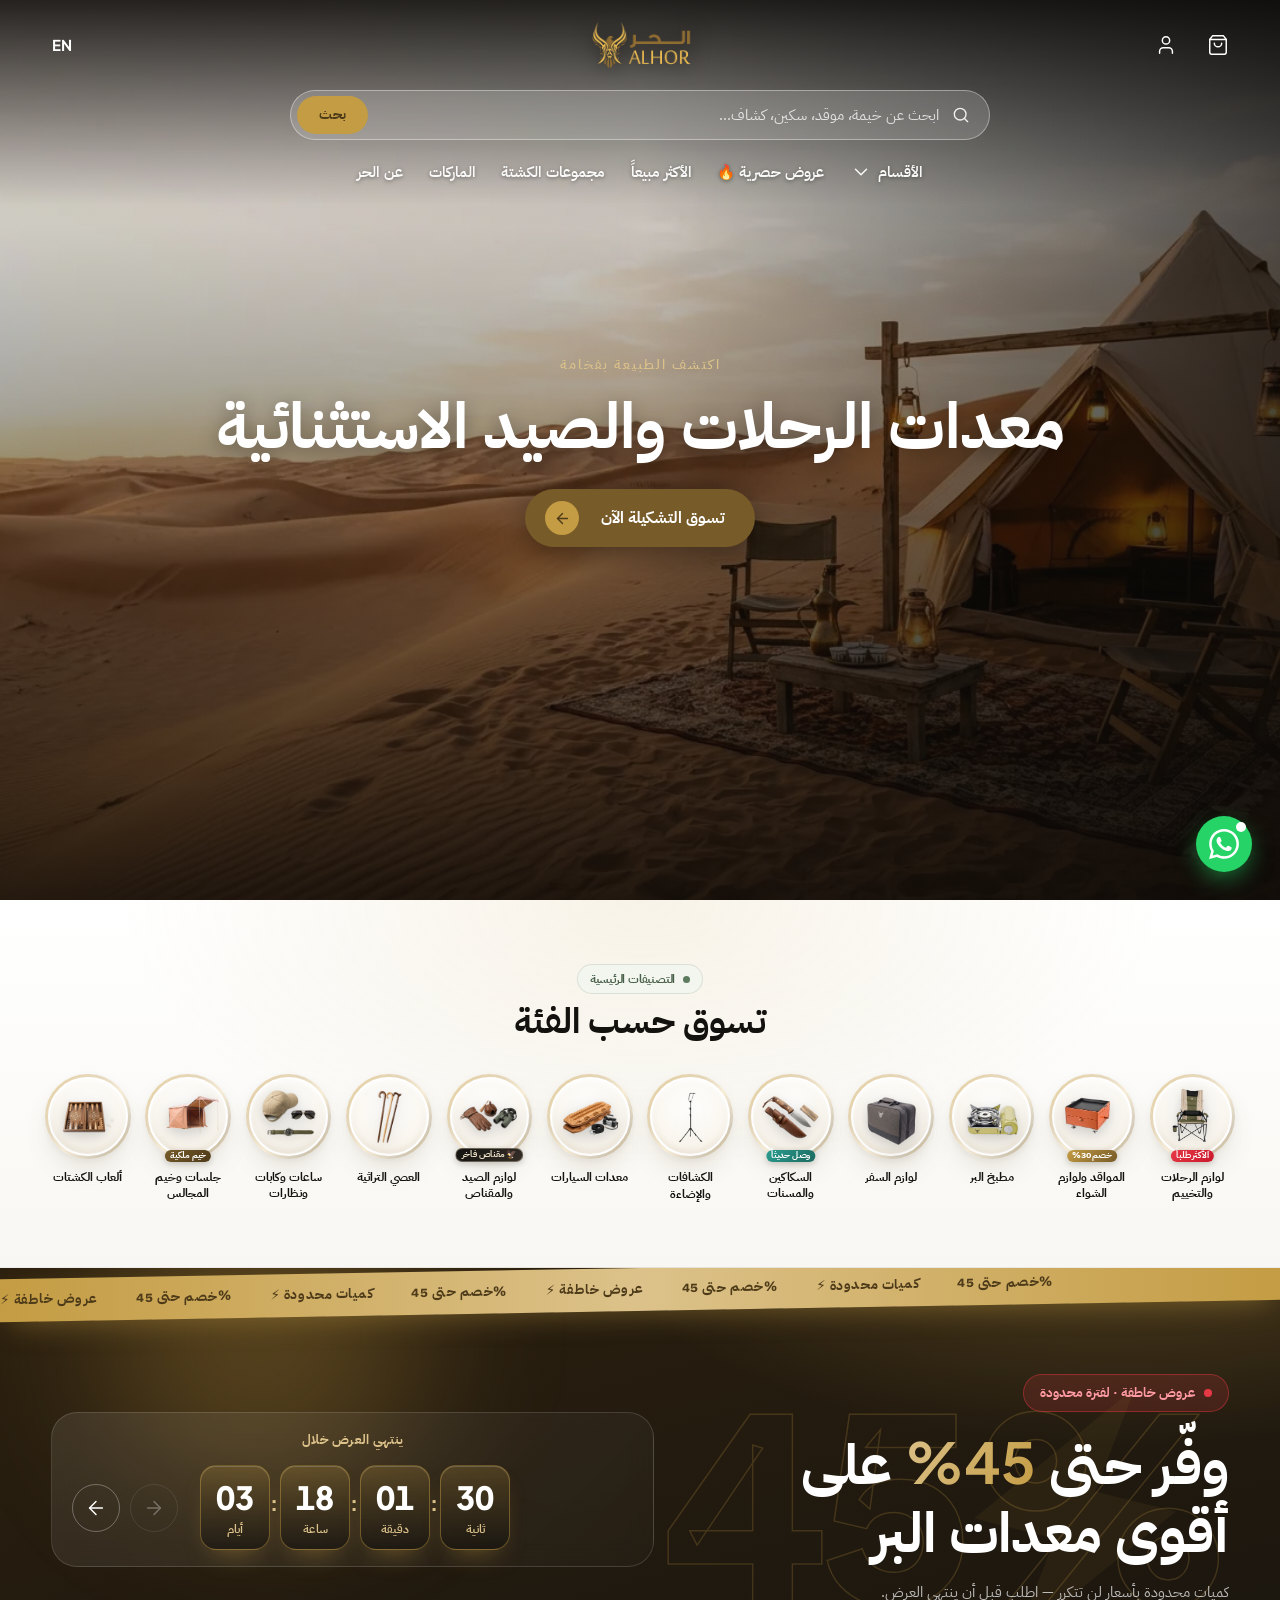
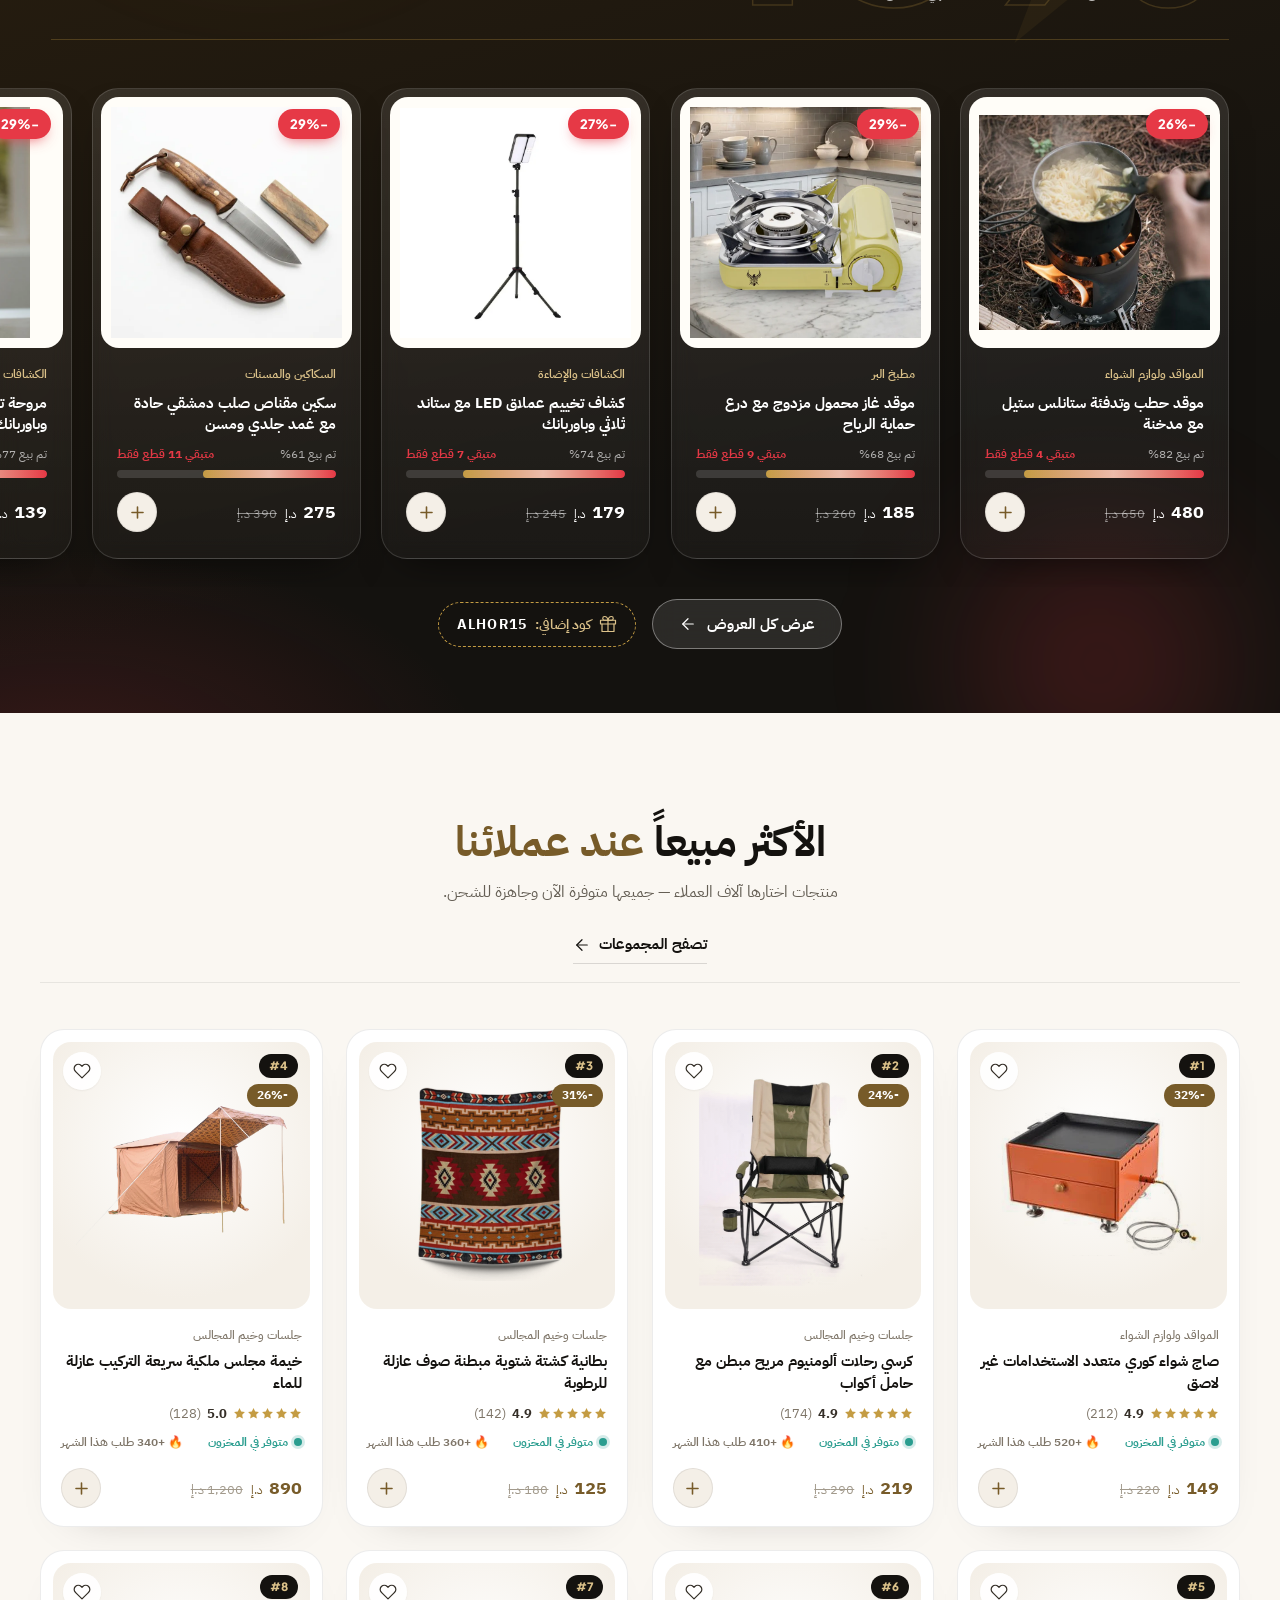
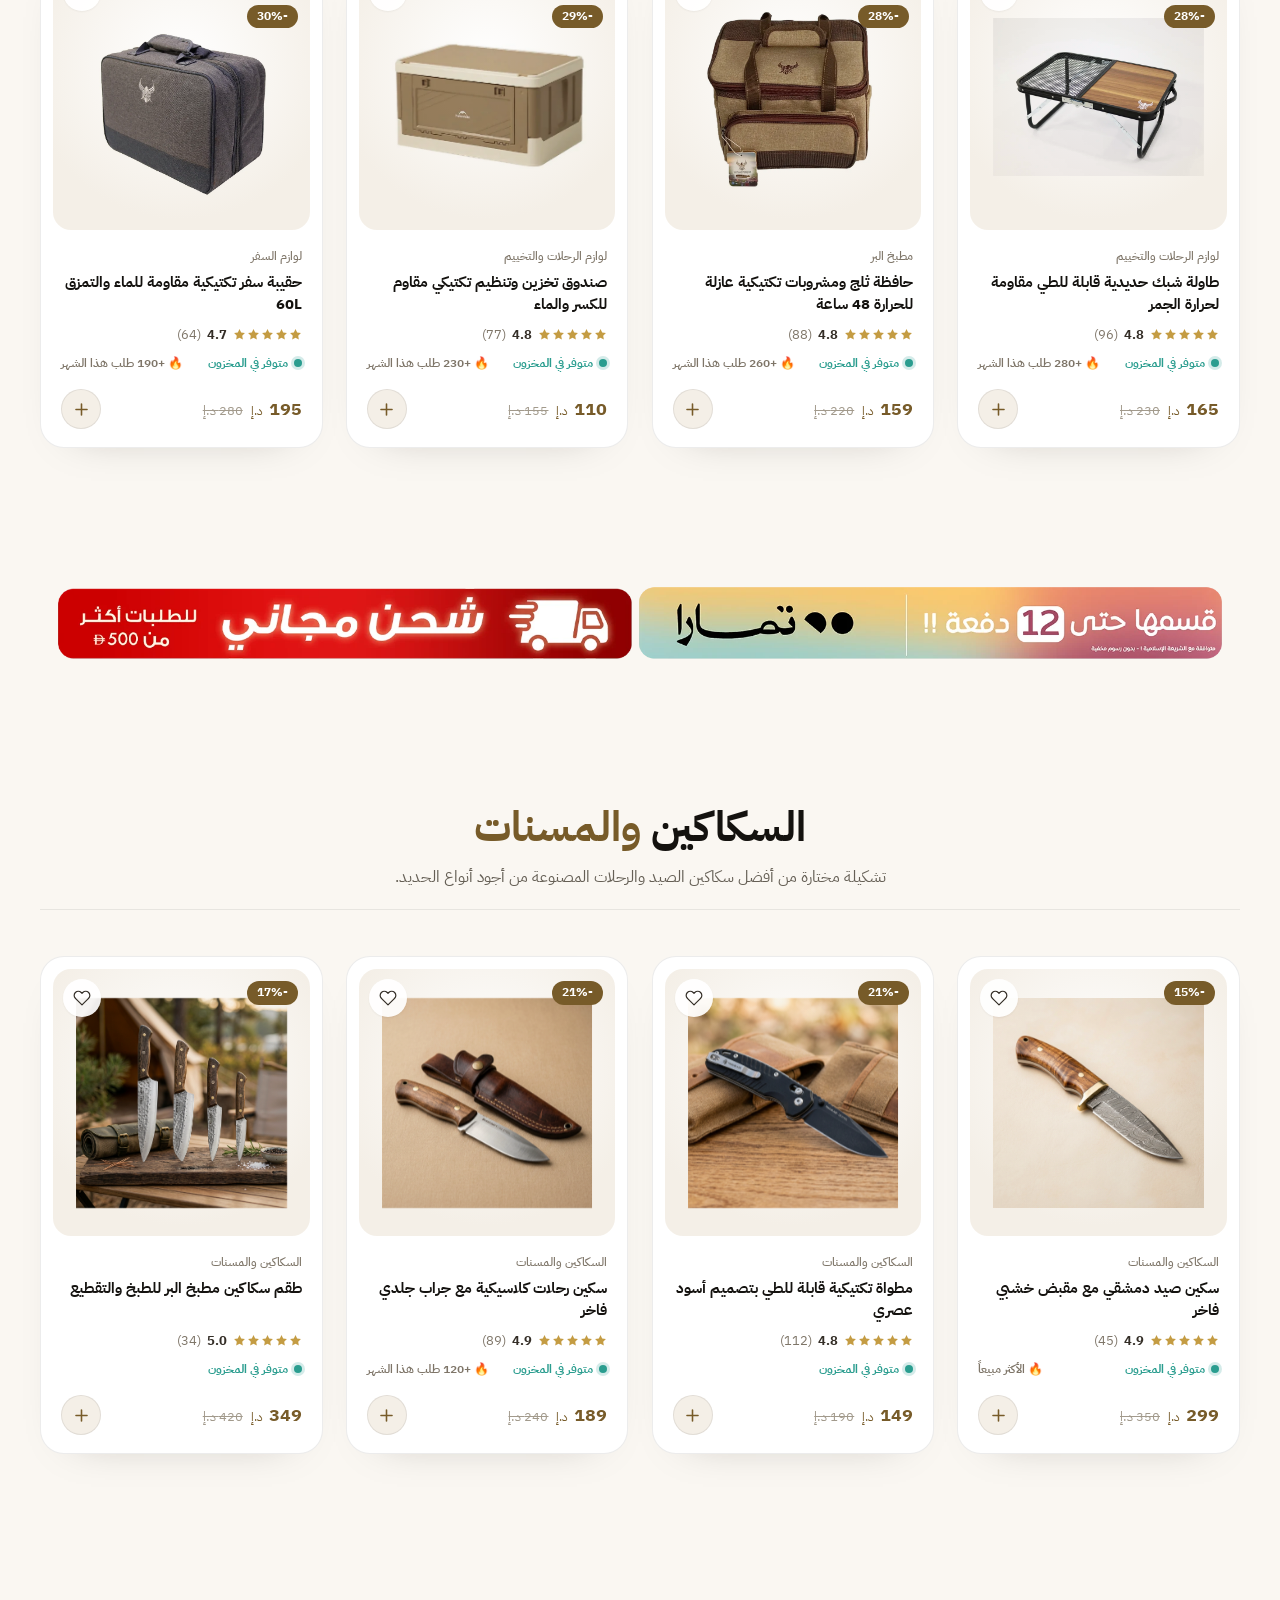
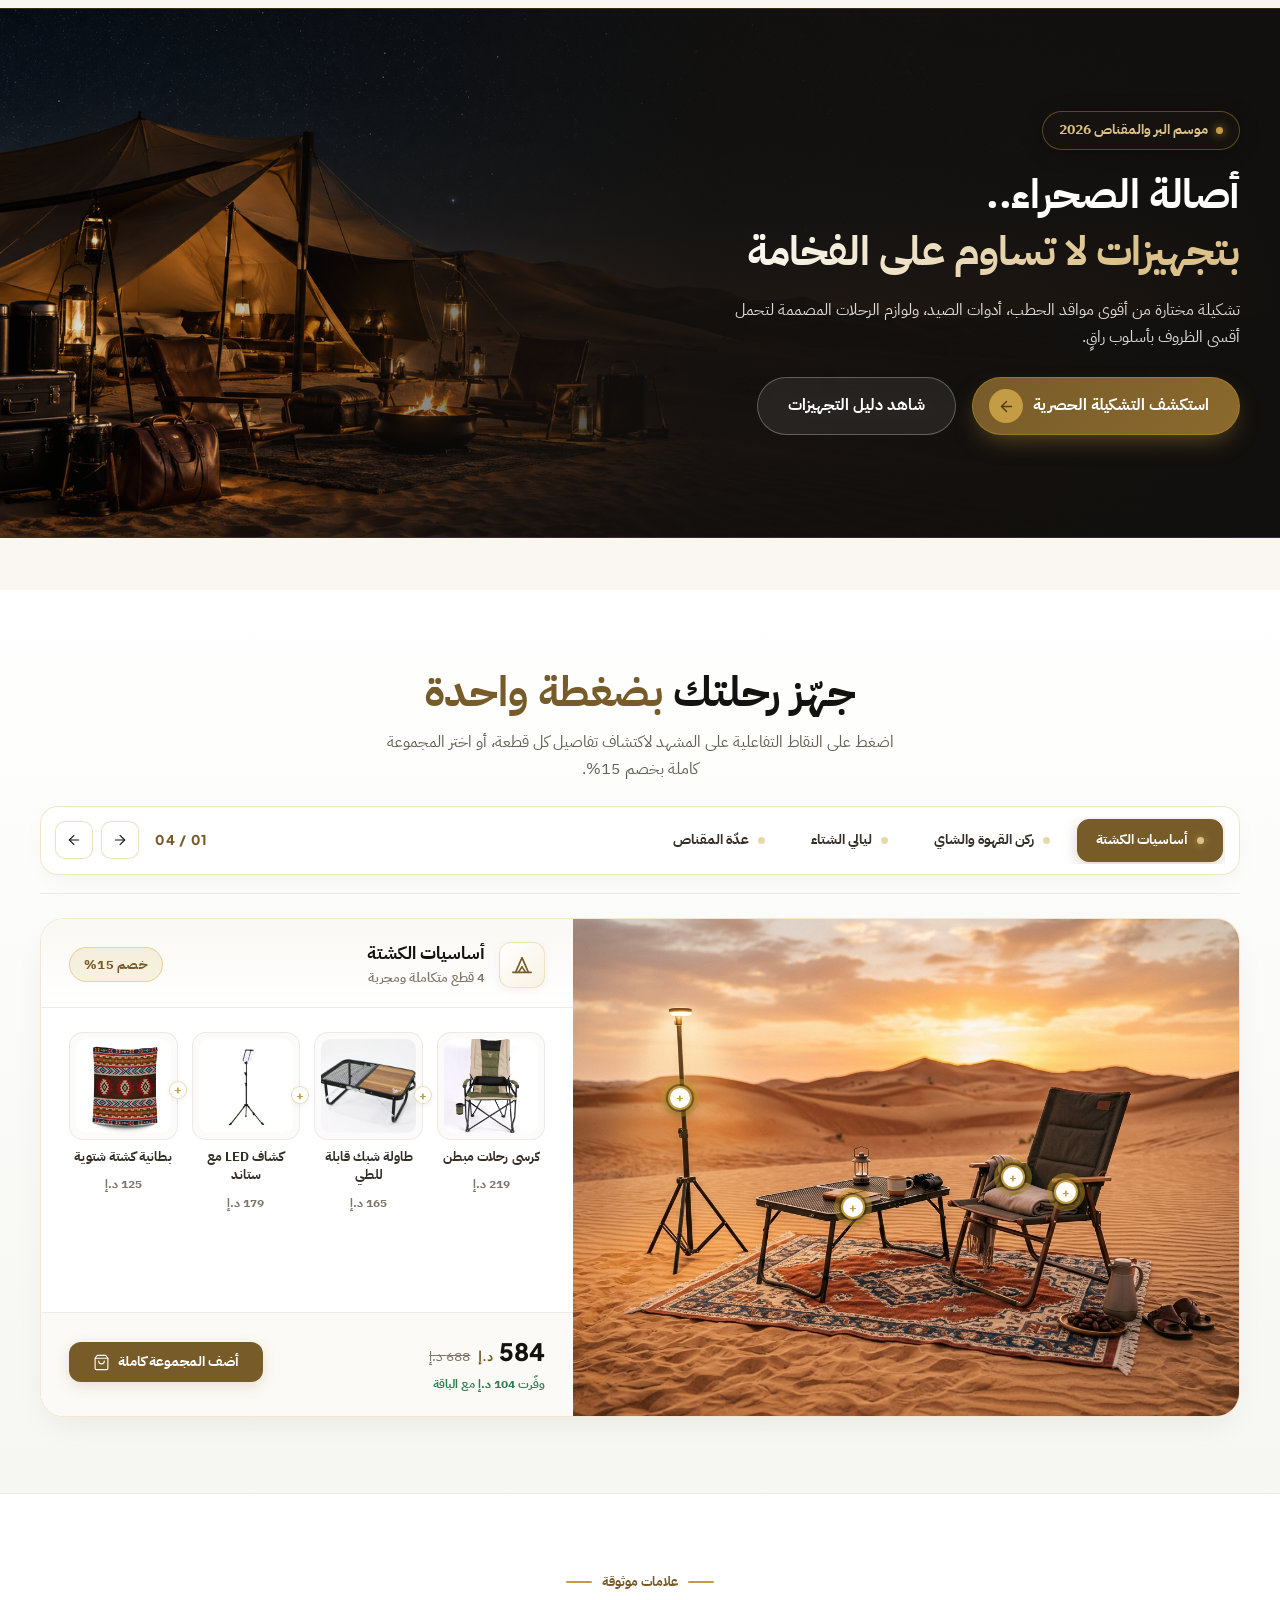
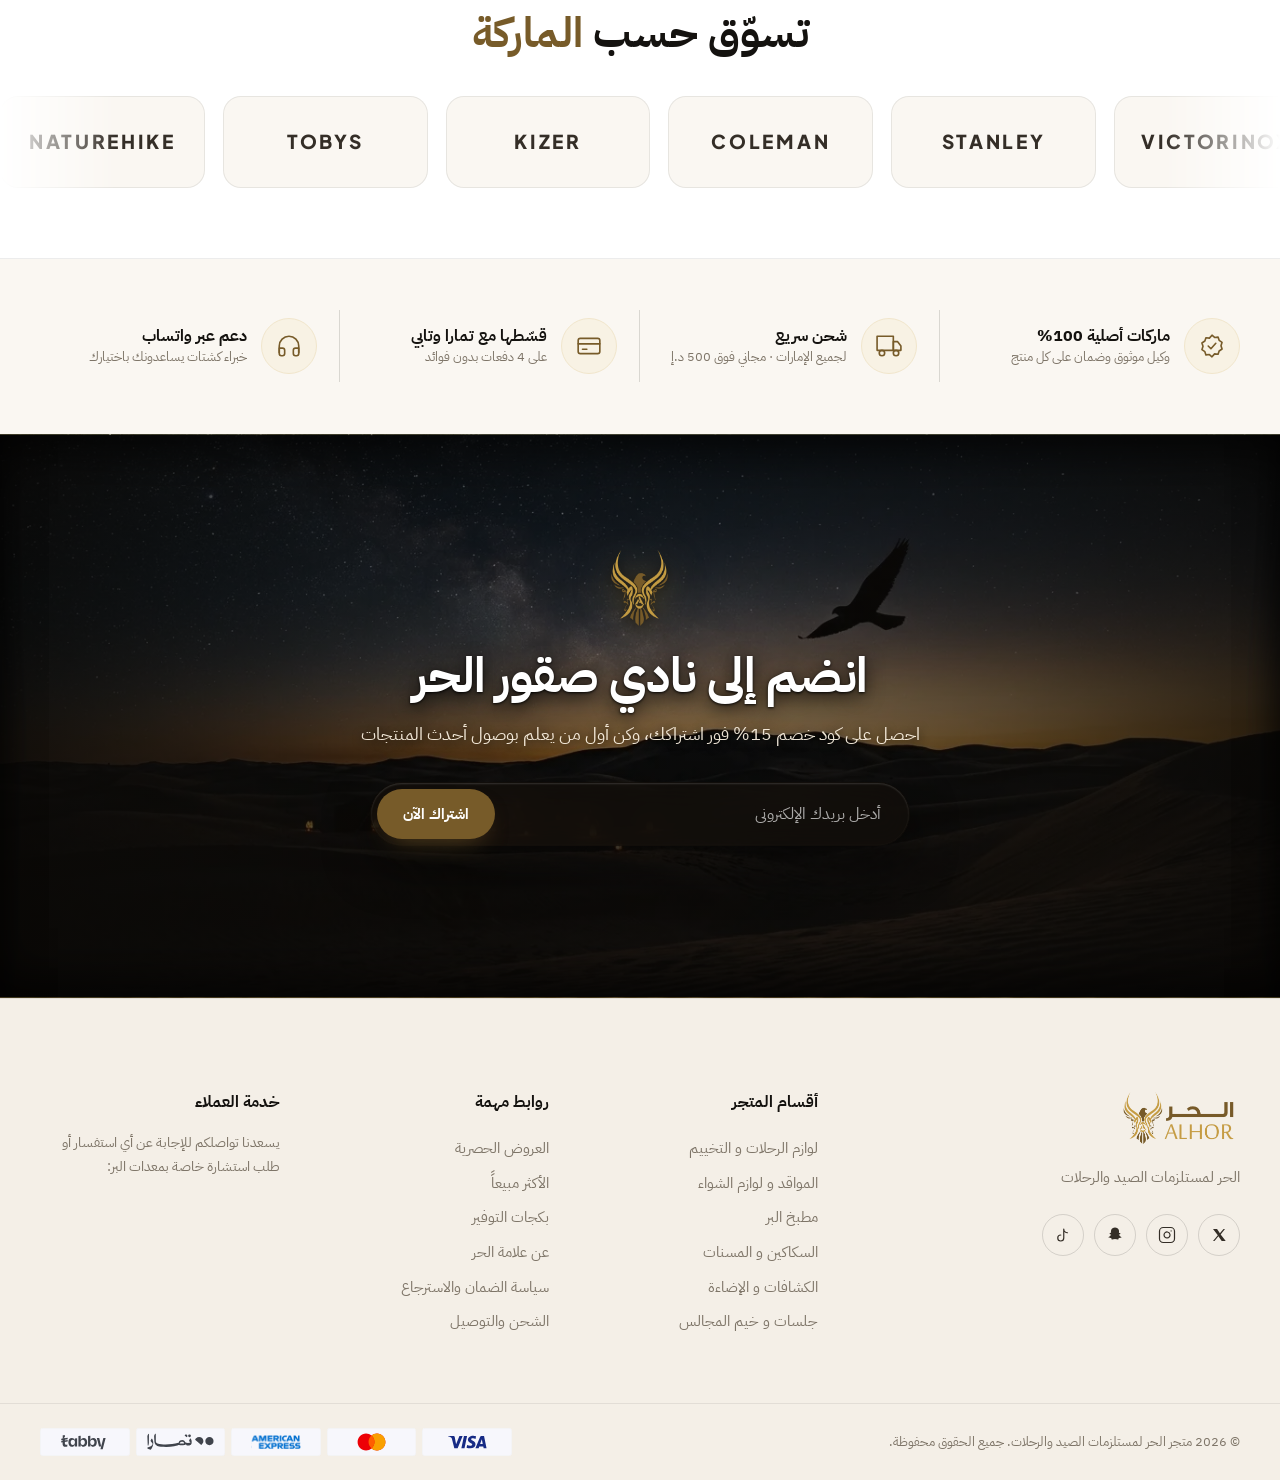
==== index.html @ b0708d8a "Initial commit of elhor website" ====
<!DOCTYPE html>
<html lang="ar" dir="rtl" class="js">
<head>
  <meta charset="UTF-8">
  <meta name="viewport" content="width=device-width, initial-scale=1.0, viewport-fit=cover">
  <title>الحر | ALHOR — معدات التخييم والصيد والرحلات الفاخرة</title>
  <meta name="description" content="الحر لمستلزمات الصيد والرحلات — متجرك الأول لأفضل معدات التخييم والمقناص والطبخ البري وجلسات وخيم المجالس. شحن سريع لجميع أنحاء الإمارات.">
  <meta name="theme-color" content="#775b29">

  <!-- Favicon -->
  <link rel="icon" type="image/png" href="assets/img/brand/favicon.png">
  <link rel="apple-touch-icon" href="assets/img/brand/apple-touch-icon.png">

  <!-- Google Fonts: IBM Plex Sans Arabic + Plus Jakarta Sans -->
  <link rel="preconnect" href="https://fonts.googleapis.com">
  <link rel="preconnect" href="https://fonts.gstatic.com" crossorigin>
  <link href="https://fonts.googleapis.com/css2?family=IBM+Plex+Sans+Arabic:wght@300;400;500;600;700;800&family=Plus+Jakarta+Sans:wght@400;500;600;700;800&display=swap" rel="stylesheet">

  <!-- Stylesheet -->
  <link rel="stylesheet" href="assets/css/style.css">
  <link rel="stylesheet" href="assets/css/home-sections.css">
</head>
<body>

<!-- Skip link -->
<a href="#main" class="skip-link">تخطي إلى المحتوى</a>


<!-- ══════════════════════════════════════════
     Header (Selia-Style Multi-tier Header)
     ══════════════════════════════════════════ -->
<header class="header" id="header">


  <div class="header__main container">
    <!-- Left Actions -->
    <div class="header__actions header__actions--left">
      <button class="icon-btn" id="btn-cart" aria-label="سلة المشتريات">
        <svg class="icon"><use href="#i-bag"/></svg>
        <span class="badge" id="cart-badge" data-empty="true">0</span>
      </button>
      <button class="icon-btn" aria-label="الحساب الشخصي">
        <svg class="icon"><use href="#i-user"/></svg>
      </button>
    </div>

    <!-- Center Logo -->
    <a href="/" class="header__logo" aria-label="الحر — الرئيسية">
      <img src="assets/img/brand/logo-horizontal.webp" alt="ALHOR — الحر لمستلزمات الصيد والرحلات" loading="eager">
    </a>

    <!-- Right Actions -->
    <div class="header__actions header__actions--right">
      <button class="icon-btn mobile-nav-toggle" id="btn-mobile-nav" aria-label="فتح القائمة الرئيسية" title="القائمة">
        <span class="hamburger-icon" aria-hidden="true">
          <span></span>
          <span></span>
          <span></span>
        </span>
      </button>
      <a href="?lang=en" class="icon-btn" aria-label="تغيير اللغة إلى الإنجليزية" style="font-weight: 700; font-family: 'Plus Jakarta Sans', sans-serif; font-size: 15px; text-decoration: none;">
        EN
      </a>
    </div>
  </div>

  <!-- Prominent Search Bar -->
  <div class="header__search-row container">
    <div style="position: relative; max-width: 700px; margin-inline: auto;">
      <form class="hsearch" id="header-search" role="search" action="#" style="margin-inline: 0;">
        <svg class="icon" aria-hidden="true"><use href="#i-search"/></svg>
        <input type="search" id="header-search-input" placeholder="ابحث عن خيمة، موقد، سكين، كشاف..." autocomplete="off" aria-label="ابحث في المتجر">
        <button type="submit" class="hsearch__btn">بحث</button>
      </form>
      <!-- Live Search Dropdown -->
      <div id="hsearch-dropdown" style="position: absolute; top: 100%; left: 0; right: 0; background: var(--ivory); border-radius: var(--r-lg); box-shadow: var(--shadow-lg); z-index: 90; display: none; padding: 20px; max-height: 70vh; overflow-y: auto; margin-top: 8px;">
        <p class="search__label" id="hsearch-label" style="margin-top: 0;">عمليات بحث شائعة</p>
        <div class="search__results" id="hsearch-results"></div>
      </div>
    </div>
  </div>

  <!-- Centered Nav + Simplified Mega-menu -->
  <nav class="header__nav container" aria-label="القائمة الرئيسية">
    <ul>
      <li class="has-dropdown">
        <a href="#categories" aria-haspopup="true">الأقسام <svg class="icon"><use href="#i-chevron-d"/></svg></a>
        <div class="dropdown-menu mega">
          <div class="mega__grid">
            <div class="mega__col">
              <h3 class="mega__title">⛺ التخييم والجلسات</h3>
              <a href="#best-sellers" class="mega__link">لوازم الرحلات والتخييم</a>
              <a href="#best-sellers" class="mega__link">جلسات وخيم المجالس</a>
              <a href="#best-sellers" class="mega__link">لوازم السفر</a>
              <a href="#best-sellers" class="mega__link">معدات السيارات</a>
            </div>
            <div class="mega__col">
              <h3 class="mega__title">🍳 المطبخ والشواء</h3>
              <a href="#best-sellers" class="mega__link">المواقد ولوازم الشواء</a>
              <a href="#best-sellers" class="mega__link">مطبخ البر</a>
              <a href="#collection-2" class="mega__link">ركن القهوة والشاي</a>
            </div>
            <div class="mega__col">
              <h3 class="mega__title">🦅 المقناص والأدوات</h3>
              <a href="#best-sellers" class="mega__link">لوازم الصيد والمقناص</a>
              <a href="#best-sellers" class="mega__link">السكاكين والمسنات</a>
              <a href="#best-sellers" class="mega__link">العصي التراثية</a>
            </div>
            <div class="mega__col">
              <h3 class="mega__title">💡 إضاءة وإكسسوارات</h3>
              <a href="#best-sellers" class="mega__link">الكشافات والإضاءة</a>
              <a href="#best-sellers" class="mega__link">ساعات وكابات ونظارات</a>
              <a href="#best-sellers" class="mega__link">ألعاب الكشتات</a>
            </div>
          </div>
          <a href="#flash-deals" class="mega__promo">
            <span>🔥 عروض البر الكبرى — خصومات حتى 45%</span>
            <b>تسوق الآن ←</b>
          </a>
        </div>
      </li>
      <li><a href="#flash-deals">عروض حصرية 🔥</a></li>
      <li><a href="#best-sellers">الأكثر مبيعاً</a></li>
      <li><a href="#collections">مجموعات الكشتة</a></li>
      <li><a href="#brands">الماركات</a></li>
      <li><a href="#story">عن الحر</a></li>
    </ul>
  </nav>
</header>

<!-- ══════════════════════════════════════════
     Hero (Full-Bleed 100vw Video, Zero Margins)
     ══════════════════════════════════════════ -->
<section class="hero" id="hero" aria-label="البانر الرئيسي الكامل">
  <div class="hero__media">
    <video class="hero__video is-active" src="assets/video/hero-1.mp4"
           autoplay muted playsinline preload="auto"
           poster="assets/img/lifestyle/editorial-camp.webp"
           data-idx="0"></video>
    <video class="hero__video" src="assets/video/hero-2.mp4"
           muted playsinline preload="auto"
           data-idx="1"></video>
    <div class="hero__shade"></div>
    <div class="hero__grain" aria-hidden="true"></div>
  </div>

  <div class="hero__caption">
    <div class="hero__caption-inner">
      <p class="hero__caption-sub">اكتشف الطبيعة بفخامة</p>
      <h2 class="hero__caption-title">معدات الرحلات والصيد الاستثنائية</h2>
      <a href="#categories" class="btn btn--primary btn--lg" style="box-shadow: 0 8px 30px rgba(0,0,0,0.4);">
        تسوق التشكيلة الآن
        <span class="btn__orb" style="margin-inline-start: 12px; margin-inline-end: -10px;"><svg class="icon"><use href="#i-arrow-left"/></svg></span>
      </a>
    </div>
  </div>
</section>

<!-- ══════════════════════════════════════════
     Selia-Style Story Highlights (12 Categories)
     ══════════════════════════════════════════ -->
<!-- ══════════════════════════════════════════
     Selia-Style Story Highlights (12 Categories)
     ══════════════════════════════════════════ -->
<section class="stories-bar" id="quick-categories" aria-label="أقسام المتجر السريعة">
  <span id="categories" class="anchor-alias" aria-hidden="true"></span>
  <div class="container">
    <div class="stories-header">
      <div class="stories-header__title-wrap">
        <span class="stories-badge">
          <span class="stories-badge__pulse" aria-hidden="true"></span>
          <span>التصنيفات الرئيسية</span>
        </span>
        <h2 class="stories-title">تسوق حسب الفئة</h2>
      </div>

      <div class="stories-controls" aria-label="أزرار تصفح الأقسام">
        <button type="button" class="stories-nav-btn stories-nav-btn--prev" id="stories-btn-prev" aria-label="السابق" title="السابق">
          <svg class="icon" aria-hidden="true"><use href="#i-arrow-right"/></svg>
        </button>
        <button type="button" class="stories-nav-btn stories-nav-btn--next" id="stories-btn-next" aria-label="التالي" title="التالي">
          <svg class="icon" aria-hidden="true"><use href="#i-arrow-left"/></svg>
        </button>
      </div>
    </div>

    <div class="stories-wrapper">
      <div class="stories-track" id="stories-track" role="list">
        <!-- 1 -->
        <a href="#products-tabs" class="story-item" data-cat-filter="camp" role="listitem" title="لوازم الرحلات والتخييم">
          <div class="story-ring-wrap">
            <div class="story-ring">
              <div class="story-avatar">
                <img src="assets/img/categories/cutout/chair.webp" alt="لوازم الرحلات والتخييم" loading="lazy" width="90" height="90">
              </div>
            </div>
            <span class="story-tag story-tag--hot">الأكثر طلباً</span>
          </div>
          <span class="story-name">لوازم الرحلات والتخييم</span>
        </a>

        <!-- 2 -->
        <a href="#products-tabs" class="story-item" data-cat-filter="kitchen" role="listitem" title="المواقد ولوازم الشواء">
          <div class="story-ring-wrap">
            <div class="story-ring">
              <div class="story-avatar">
                <img src="assets/img/categories/cutout/gas-griddle.webp" alt="المواقد ولوازم الشواء" loading="lazy" width="90" height="90">
              </div>
            </div>
            <span class="story-tag story-tag--offer">خصم 30%</span>
          </div>
          <span class="story-name">المواقد ولوازم الشواء</span>
        </a>

        <!-- 3 -->
        <a href="#products-tabs" class="story-item" data-cat-filter="kitchen" role="listitem" title="مطبخ البر">
          <div class="story-ring-wrap">
            <div class="story-ring">
              <div class="story-avatar">
                <img src="assets/img/categories/cutout/gas-stove.webp" alt="مطبخ البر" loading="lazy" width="90" height="90">
              </div>
            </div>
          </div>
          <span class="story-name">مطبخ البر</span>
        </a>

        <!-- 4 -->
        <a href="#products-tabs" class="story-item" data-cat-filter="camp" role="listitem" title="لوازم السفر">
          <div class="story-ring-wrap">
            <div class="story-ring">
              <div class="story-avatar">
                <img src="assets/img/categories/cutout/travel-bag.webp" alt="لوازم السفر" loading="lazy" width="90" height="90">
              </div>
            </div>
          </div>
          <span class="story-name">لوازم السفر</span>
        </a>

        <!-- 5 -->
        <a href="#products-tabs" class="story-item" data-cat-filter="hunting" role="listitem" title="السكاكين والمسنات">
          <div class="story-ring-wrap">
            <div class="story-ring">
              <div class="story-avatar">
                <img src="assets/img/categories/cutout/knives.webp" alt="السكاكين والمسنات" loading="lazy" width="90" height="90">
              </div>
            </div>
            <span class="story-tag story-tag--new">وصل حديثاً</span>
          </div>
          <span class="story-name">السكاكين والمسنات</span>
        </a>

        <!-- 6 -->
        <a href="#products-tabs" class="story-item" data-cat-filter="lights" role="listitem" title="الكشافات والإضاءة">
          <div class="story-ring-wrap">
            <div class="story-ring">
              <div class="story-avatar">
                <img src="assets/img/categories/cutout/tripod-light.webp" alt="الكشافات والإضاءة" loading="lazy" width="90" height="90">
              </div>
            </div>
          </div>
          <span class="story-name">الكشافات والإضاءة</span>
        </a>

        <!-- 7 -->
        <a href="#products-tabs" class="story-item" data-cat-filter="camp" role="listitem" title="معدات السيارات">
          <div class="story-ring-wrap">
            <div class="story-ring">
              <div class="story-avatar">
                <img src="assets/img/categories/cutout/car-gear.webp" alt="معدات السيارات" loading="lazy" width="90" height="90">
              </div>
            </div>
          </div>
          <span class="story-name">معدات السيارات</span>
        </a>

        <!-- 8 -->
        <a href="#products-tabs" class="story-item" data-cat-filter="hunting" role="listitem" title="لوازم الصيد والمقناص">
          <div class="story-ring-wrap">
            <div class="story-ring">
              <div class="story-avatar">
                <img src="assets/img/categories/cutout/hunting.webp" alt="لوازم الصيد والمقناص" loading="lazy" width="90" height="90">
              </div>
            </div>
            <span class="story-tag story-tag--vip">🦅 مقناص فاخر</span>
          </div>
          <span class="story-name">لوازم الصيد والمقناص</span>
        </a>

        <!-- 9 -->
        <a href="#products-tabs" class="story-item" data-cat-filter="hunting" role="listitem" title="العصي التراثية">
          <div class="story-ring-wrap">
            <div class="story-ring">
              <div class="story-avatar">
                <img src="assets/img/categories/cutout/canes.webp" alt="العصي التراثية" loading="lazy" width="90" height="90">
              </div>
            </div>
          </div>
          <span class="story-name">العصي التراثية</span>
        </a>

        <!-- 10 -->
        <a href="#products-tabs" class="story-item" data-cat-filter="all" role="listitem" title="ساعات وكابات ونظارات">
          <div class="story-ring-wrap">
            <div class="story-ring">
              <div class="story-avatar">
                <img src="assets/img/categories/cutout/accessories.webp" alt="ساعات - كابات - نظارات" loading="lazy" width="90" height="90">
              </div>
            </div>
          </div>
          <span class="story-name">ساعات وكابات ونظارات</span>
        </a>

        <!-- 11 -->
        <a href="#products-tabs" class="story-item" data-cat-filter="camp" role="listitem" title="جلسات وخيم المجالس">
          <div class="story-ring-wrap">
            <div class="story-ring">
              <div class="story-avatar">
                <img src="assets/img/categories/cutout/majlis-tent.webp" alt="جلسات وخيم المجالس" loading="lazy" width="90" height="90">
              </div>
            </div>
            <span class="story-tag story-tag--best">خيم ملكية</span>
          </div>
          <span class="story-name">جلسات وخيم المجالس</span>
        </a>

        <!-- 12 -->
        <a href="#products-tabs" class="story-item" data-cat-filter="all" role="listitem" title="ألعاب الكشتات">
          <div class="story-ring-wrap">
            <div class="story-ring">
              <div class="story-avatar">
                <img src="assets/img/categories/cutout/games.webp" alt="ألعاب الكشتات" loading="lazy" width="90" height="90">
              </div>
            </div>
          </div>
          <span class="story-name">ألعاب الكشتات</span>
        </a>
      </div>
    </div>
  </div>
</section>

<!-- ══════════════════════════════════════════
     Main Content
     ══════════════════════════════════════════ -->
<main id="main">

  <!-- ══════════════════════════════════════════
       1. Flash Deals — slider + live countdown
       ══════════════════════════════════════════ -->
  <section class="fd" id="flash-deals" aria-labelledby="flash-title">
    <span class="fd__glow fd__glow--a" aria-hidden="true"></span>
    <span class="fd__glow fd__glow--b" aria-hidden="true"></span>
    <svg class="fd__bolt" viewBox="0 0 24 24" aria-hidden="true"><path d="M13 2 4 14h6l-1 8 9-12h-6z" fill="currentColor"/></svg>
    <div class="fd__ticker" aria-hidden="true"><div class="fd__ticker-in"><span>⚡ عروض خاطفة</span><span>خصم حتى 45%</span><span>⚡ كميات محدودة</span><span>خصم حتى 45%</span><span>⚡ عروض خاطفة</span><span>خصم حتى 45%</span><span>⚡ كميات محدودة</span><span>خصم حتى 45%</span></div></div>
    <div class="fd__inner">
      <div class="fd__head">
        <span class="fd__mark" aria-hidden="true">45%</span>
        <div class="fd__intro">
          <span class="fd__badge"><i aria-hidden="true"></i>عروض خاطفة · لفترة محدودة</span>
          <h2 class="fd__title" id="flash-title">وفّر حتى <em>45%</em> على أقوى معدات البر</h2>
          <p class="fd__desc">كميات محدودة بأسعار لن تتكرر — اطلب قبل أن ينتهي العرض.</p>
        </div>
        <div class="fd__side">
          <span class="fd__timer-label">ينتهي العرض خلال</span>
          <div class="fd__timer" role="timer" aria-label="الوقت المتبقي لانتهاء العروض">
            <div class="fd__unit"><strong id="cd-days">03</strong><small>أيام</small></div>
            <div class="fd__unit"><strong id="cd-hours">14</strong><small>ساعة</small></div>
            <div class="fd__unit"><strong id="cd-mins">38</strong><small>دقيقة</small></div>
            <div class="fd__unit"><strong id="cd-secs">52</strong><small>ثانية</small></div>
          </div>
          <div class="fd__ctrl">
            <button type="button" class="fd__arrow" id="fd-prev" aria-label="السابق"><svg class="icon"><use href="#i-arrow-right"/></svg></button>
            <button type="button" class="fd__arrow" id="fd-next" aria-label="التالي"><svg class="icon"><use href="#i-arrow-left"/></svg></button>
          </div>
        </div>
      </div>

      <div class="fd__track" id="fd-track" tabindex="0" aria-label="منتجات العروض الخاطفة">

        <article class="fd-card" data-id="p1" data-name="موقد حطب وتدفئة ستانلس ستيل مع مدخنة" data-price="480" data-oldprice="650" data-catname="المواقد ولوازم الشواء" data-img="assets/img/products/wood-stove.webp" data-cat="kitchen">
          <a class="fd-card__media" href="#" aria-label="موقد حطب وتدفئة ستانلس ستيل مع مدخنة">
            <span class="fd-card__off">-26%</span>
            <img src="assets/img/products/wood-stove.webp" alt="موقد حطب وتدفئة ستانلس ستيل مع مدخنة" loading="lazy">
          </a>
          <div class="fd-card__body">
            <span class="fd-card__cat">المواقد ولوازم الشواء</span>
            <h3 class="fd-card__name">موقد حطب وتدفئة ستانلس ستيل مع مدخنة</h3>
            <div class="fd-card__stock">
              <div class="fd-card__stock-txt"><span>تم بيع 82%</span><strong>متبقي 4 قطع فقط</strong></div>
              <div class="fd-card__bar"><i style="width:82%"></i></div>
            </div>
            <div class="fd-card__foot">
              <div class="price"><span class="price__now">480 <small>د.إ</small></span><s class="price__old">650 د.إ</s></div>
              <button class="add-btn" data-add aria-label="أضف للسلة"><svg class="icon i-default"><use href="#i-plus"/></svg><svg class="icon i-check"><use href="#i-check"/></svg></button>
            </div>
          </div>
        </article>

        <article class="fd-card" data-id="p3" data-name="موقد غاز محمول مزدوج مع درع حماية الرياح" data-price="185" data-oldprice="260" data-catname="مطبخ البر" data-img="assets/img/products/gas-stove.webp" data-cat="kitchen">
          <a class="fd-card__media" href="#" aria-label="موقد غاز محمول مزدوج مع درع حماية الرياح">
            <span class="fd-card__off">-29%</span>
            <img src="assets/img/products/gas-stove.webp" alt="موقد غاز محمول مزدوج مع درع حماية الرياح" loading="lazy">
          </a>
          <div class="fd-card__body">
            <span class="fd-card__cat">مطبخ البر</span>
            <h3 class="fd-card__name">موقد غاز محمول مزدوج مع درع حماية الرياح</h3>
            <div class="fd-card__stock">
              <div class="fd-card__stock-txt"><span>تم بيع 68%</span><strong>متبقي 9 قطع فقط</strong></div>
              <div class="fd-card__bar"><i style="width:68%"></i></div>
            </div>
            <div class="fd-card__foot">
              <div class="price"><span class="price__now">185 <small>د.إ</small></span><s class="price__old">260 د.إ</s></div>
              <button class="add-btn" data-add aria-label="أضف للسلة"><svg class="icon i-default"><use href="#i-plus"/></svg><svg class="icon i-check"><use href="#i-check"/></svg></button>
            </div>
          </div>
        </article>

        <article class="fd-card" data-id="p5" data-name="كشاف تخييم عملاق LED مع ستاند ثلاثي وباوربانك" data-price="179" data-oldprice="245" data-catname="الكشافات والإضاءة" data-img="assets/img/products/tripod-light.webp" data-cat="lights">
          <a class="fd-card__media" href="#" aria-label="كشاف تخييم عملاق LED مع ستاند ثلاثي وباوربانك">
            <span class="fd-card__off">-27%</span>
            <img src="assets/img/products/tripod-light.webp" alt="كشاف تخييم عملاق LED مع ستاند ثلاثي وباوربانك" loading="lazy">
          </a>
          <div class="fd-card__body">
            <span class="fd-card__cat">الكشافات والإضاءة</span>
            <h3 class="fd-card__name">كشاف تخييم عملاق LED مع ستاند ثلاثي وباوربانك</h3>
            <div class="fd-card__stock">
              <div class="fd-card__stock-txt"><span>تم بيع 74%</span><strong>متبقي 7 قطع فقط</strong></div>
              <div class="fd-card__bar"><i style="width:74%"></i></div>
            </div>
            <div class="fd-card__foot">
              <div class="price"><span class="price__now">179 <small>د.إ</small></span><s class="price__old">245 د.إ</s></div>
              <button class="add-btn" data-add aria-label="أضف للسلة"><svg class="icon i-default"><use href="#i-plus"/></svg><svg class="icon i-check"><use href="#i-check"/></svg></button>
            </div>
          </div>
        </article>

        <article class="fd-card" data-id="p7" data-name="سكين مقناص صلب دمشقي حادة مع غمد جلدي ومسن" data-price="275" data-oldprice="390" data-catname="السكاكين والمسنات" data-img="assets/img/categories/knives.webp" data-cat="hunting">
          <a class="fd-card__media" href="#" aria-label="سكين مقناص صلب دمشقي حادة مع غمد جلدي ومسن">
            <span class="fd-card__off">-29%</span>
            <img src="assets/img/categories/knives.webp" alt="سكين مقناص صلب دمشقي حادة مع غمد جلدي ومسن" loading="lazy">
          </a>
          <div class="fd-card__body">
            <span class="fd-card__cat">السكاكين والمسنات</span>
            <h3 class="fd-card__name">سكين مقناص صلب دمشقي حادة مع غمد جلدي ومسن</h3>
            <div class="fd-card__stock">
              <div class="fd-card__stock-txt"><span>تم بيع 61%</span><strong>متبقي 11 قطع فقط</strong></div>
              <div class="fd-card__bar"><i style="width:61%"></i></div>
            </div>
            <div class="fd-card__foot">
              <div class="price"><span class="price__now">275 <small>د.إ</small></span><s class="price__old">390 د.إ</s></div>
              <button class="add-btn" data-add aria-label="أضف للسلة"><svg class="icon i-default"><use href="#i-plus"/></svg><svg class="icon i-check"><use href="#i-check"/></svg></button>
            </div>
          </div>
        </article>

        <article class="fd-card" data-id="p8" data-name="مروحة تخييم لاسلكية مع إضاءة وباوربانك 20000mAh" data-price="139" data-oldprice="195" data-catname="الكشافات والإضاءة" data-img="assets/img/products/fan-lantern.webp" data-cat="lights">
          <a class="fd-card__media" href="#" aria-label="مروحة تخييم لاسلكية مع إضاءة وباوربانك 20000mAh">
            <span class="fd-card__off">-29%</span>
            <img src="assets/img/products/fan-lantern.webp" alt="مروحة تخييم لاسلكية مع إضاءة وباوربانك 20000mAh" loading="lazy">
          </a>
          <div class="fd-card__body">
            <span class="fd-card__cat">الكشافات والإضاءة</span>
            <h3 class="fd-card__name">مروحة تخييم لاسلكية مع إضاءة وباوربانك 20000mAh</h3>
            <div class="fd-card__stock">
              <div class="fd-card__stock-txt"><span>تم بيع 77%</span><strong>متبقي 6 قطع فقط</strong></div>
              <div class="fd-card__bar"><i style="width:77%"></i></div>
            </div>
            <div class="fd-card__foot">
              <div class="price"><span class="price__now">139 <small>د.إ</small></span><s class="price__old">195 د.إ</s></div>
              <button class="add-btn" data-add aria-label="أضف للسلة"><svg class="icon i-default"><use href="#i-plus"/></svg><svg class="icon i-check"><use href="#i-check"/></svg></button>
            </div>
          </div>
        </article>

        <article class="fd-card" data-id="p11" data-name="منشار حطب وبوشكرافت كهربائي لاسلكي ببطاريتين" data-price="230" data-oldprice="320" data-catname="لوازم الصيد والمقناص" data-img="assets/img/products/chainsaw.webp" data-cat="hunting">
          <a class="fd-card__media" href="#" aria-label="منشار حطب وبوشكرافت كهربائي لاسلكي ببطاريتين">
            <span class="fd-card__off">-28%</span>
            <img src="assets/img/products/chainsaw.webp" alt="منشار حطب وبوشكرافت كهربائي لاسلكي ببطاريتين" loading="lazy">
          </a>
          <div class="fd-card__body">
            <span class="fd-card__cat">لوازم الصيد والمقناص</span>
            <h3 class="fd-card__name">منشار حطب وبوشكرافت كهربائي لاسلكي ببطاريتين</h3>
            <div class="fd-card__stock">
              <div class="fd-card__stock-txt"><span>تم بيع 70%</span><strong>متبقي 8 قطع فقط</strong></div>
              <div class="fd-card__bar"><i style="width:70%"></i></div>
            </div>
            <div class="fd-card__foot">
              <div class="price"><span class="price__now">230 <small>د.إ</small></span><s class="price__old">320 د.إ</s></div>
              <button class="add-btn" data-add aria-label="أضف للسلة"><svg class="icon i-default"><use href="#i-plus"/></svg><svg class="icon i-check"><use href="#i-check"/></svg></button>
            </div>
          </div>
        </article>
      </div>

      <div class="fd__more">
        <a href="#best-sellers" class="btn btn--glass">
          عرض كل العروض
          <svg class="icon"><use href="#i-arrow-left"/></svg>
        </a>
        <button type="button" class="fd__coupon" id="fd-coupon" title="اضغط لنسخ الكود">
          <svg class="icon"><use href="#i-gift"/></svg>
          كود إضافي: <b class="latin">ALHOR15</b>
        </button>
      </div>
    </div>
  </section>


  <!-- ══════════════════════════════════════════
       2. Best Sellers — social proof
       ══════════════════════════════════════════ -->
  <section class="section bs" id="best-sellers" aria-labelledby="bs-title">
    <span id="products-tabs" class="anchor-alias" aria-hidden="true"></span>
    <div class="container">
      <div class="section-head">
        <div>
          <h2 class="section-title reveal" id="bs-title" style="--d:.06s">الأكثر مبيعاً <span class="brand-word">عند عملائنا</span></h2>
          <p class="section-sub reveal" style="--d:.12s">منتجات اختارها آلاف العملاء — جميعها متوفرة الآن وجاهزة للشحن.</p>
        </div>
        <a href="#collections" class="link-arrow reveal" style="--d:.18s">
          تصفح المجموعات
          <svg class="icon"><use href="#i-arrow-left"/></svg>
        </a>
      </div>

      <div class="bs-grid" id="product-grid">

        <article class="pcard bs-card reveal" data-cat="kitchen" data-id="p4" data-name="صاج شواء كوري متعدد الاستخدامات غير لاصق" data-price="149" data-oldprice="220" data-catname="المواقد ولوازم الشواء" data-img="assets/img/products/gas-griddle.webp">
          <div class="pcard__media">
            <a href="#"><img src="assets/img/products/gas-griddle.webp" alt="صاج شواء كوري متعدد الاستخدامات غير لاصق" loading="lazy"></a>
            <div class="pcard__badges"><span class="tag tag--rank">#1</span><span class="tag tag--sale">-32%</span></div>
            <button class="wish" aria-pressed="false" aria-label="أضف للمفضلة" data-wish><svg class="icon"><use href="#i-heart"/></svg></button>
            <button class="pcard__quick" data-quickview aria-label="عرض سريع"><svg class="icon"><use href="#i-search"/></svg>عرض سريع</button>
          </div>
          <div class="pcard__body">
            <span class="pcard__cat">المواقد ولوازم الشواء</span>
            <h3 class="pcard__name"><a href="#">صاج شواء كوري متعدد الاستخدامات غير لاصق</a></h3>
            <div class="rating"><div class="stars"><svg class="icon icon--fill"><use href="#i-star"/></svg><svg class="icon icon--fill"><use href="#i-star"/></svg><svg class="icon icon--fill"><use href="#i-star"/></svg><svg class="icon icon--fill"><use href="#i-star"/></svg><svg class="icon icon--fill"><use href="#i-star"/></svg></div><span class="rating__value">4.9</span><span>(212)</span></div>
            <div class="bs-meta"><span class="bs-stock"><i></i>متوفر في المخزون</span><span class="bs-sold">🔥 +520 طلب هذا الشهر</span></div>
            <div class="pcard__foot">
              <div class="price"><span class="price__now">149 <small>د.إ</small></span><s class="price__old">220 د.إ</s></div>
              <button class="add-btn" data-add aria-label="أضف للسلة"><svg class="icon i-default"><use href="#i-plus"/></svg><svg class="icon i-check"><use href="#i-check"/></svg></button>
            </div>
          </div>
        </article>

        <article class="pcard bs-card reveal" data-cat="camp" data-id="p6" data-name="كرسي رحلات ألومنيوم مريح مبطن مع حامل أكواب" data-price="219" data-oldprice="290" data-catname="جلسات وخيم المجالس" data-img="assets/img/products/chair.webp">
          <div class="pcard__media">
            <a href="#"><img src="assets/img/products/chair.webp" alt="كرسي رحلات ألومنيوم مريح مبطن مع حامل أكواب" loading="lazy"></a>
            <div class="pcard__badges"><span class="tag tag--rank">#2</span><span class="tag tag--sale">-24%</span></div>
            <button class="wish" aria-pressed="false" aria-label="أضف للمفضلة" data-wish><svg class="icon"><use href="#i-heart"/></svg></button>
            <button class="pcard__quick" data-quickview aria-label="عرض سريع"><svg class="icon"><use href="#i-search"/></svg>عرض سريع</button>
          </div>
          <div class="pcard__body">
            <span class="pcard__cat">جلسات وخيم المجالس</span>
            <h3 class="pcard__name"><a href="#">كرسي رحلات ألومنيوم مريح مبطن مع حامل أكواب</a></h3>
            <div class="rating"><div class="stars"><svg class="icon icon--fill"><use href="#i-star"/></svg><svg class="icon icon--fill"><use href="#i-star"/></svg><svg class="icon icon--fill"><use href="#i-star"/></svg><svg class="icon icon--fill"><use href="#i-star"/></svg><svg class="icon icon--fill"><use href="#i-star"/></svg></div><span class="rating__value">4.9</span><span>(174)</span></div>
            <div class="bs-meta"><span class="bs-stock"><i></i>متوفر في المخزون</span><span class="bs-sold">🔥 +410 طلب هذا الشهر</span></div>
            <div class="pcard__foot">
              <div class="price"><span class="price__now">219 <small>د.إ</small></span><s class="price__old">290 د.إ</s></div>
              <button class="add-btn" data-add aria-label="أضف للسلة"><svg class="icon i-default"><use href="#i-plus"/></svg><svg class="icon i-check"><use href="#i-check"/></svg></button>
            </div>
          </div>
        </article>

        <article class="pcard bs-card reveal" data-cat="camp" data-id="p14" data-name="بطانية كشتة شتوية مبطنة صوف عازلة للرطوبة" data-price="125" data-oldprice="180" data-catname="جلسات وخيم المجالس" data-img="assets/img/products/blanket.webp">
          <div class="pcard__media">
            <a href="#"><img src="assets/img/products/blanket.webp" alt="بطانية كشتة شتوية مبطنة صوف عازلة للرطوبة" loading="lazy"></a>
            <div class="pcard__badges"><span class="tag tag--rank">#3</span><span class="tag tag--sale">-31%</span></div>
            <button class="wish" aria-pressed="false" aria-label="أضف للمفضلة" data-wish><svg class="icon"><use href="#i-heart"/></svg></button>
            <button class="pcard__quick" data-quickview aria-label="عرض سريع"><svg class="icon"><use href="#i-search"/></svg>عرض سريع</button>
          </div>
          <div class="pcard__body">
            <span class="pcard__cat">جلسات وخيم المجالس</span>
            <h3 class="pcard__name"><a href="#">بطانية كشتة شتوية مبطنة صوف عازلة للرطوبة</a></h3>
            <div class="rating"><div class="stars"><svg class="icon icon--fill"><use href="#i-star"/></svg><svg class="icon icon--fill"><use href="#i-star"/></svg><svg class="icon icon--fill"><use href="#i-star"/></svg><svg class="icon icon--fill"><use href="#i-star"/></svg><svg class="icon icon--fill"><use href="#i-star"/></svg></div><span class="rating__value">4.9</span><span>(142)</span></div>
            <div class="bs-meta"><span class="bs-stock"><i></i>متوفر في المخزون</span><span class="bs-sold">🔥 +360 طلب هذا الشهر</span></div>
            <div class="pcard__foot">
              <div class="price"><span class="price__now">125 <small>د.إ</small></span><s class="price__old">180 د.إ</s></div>
              <button class="add-btn" data-add aria-label="أضف للسلة"><svg class="icon i-default"><use href="#i-plus"/></svg><svg class="icon i-check"><use href="#i-check"/></svg></button>
            </div>
          </div>
        </article>

        <article class="pcard bs-card reveal" data-cat="camp" data-id="p2" data-name="خيمة مجلس ملكية سريعة التركيب عازلة للماء" data-price="890" data-oldprice="1200" data-catname="جلسات وخيم المجالس" data-img="assets/img/products/majlis-tent.webp">
          <div class="pcard__media">
            <a href="#"><img src="assets/img/products/majlis-tent.webp" alt="خيمة مجلس ملكية سريعة التركيب عازلة للماء" loading="lazy"></a>
            <div class="pcard__badges"><span class="tag tag--rank">#4</span><span class="tag tag--sale">-26%</span></div>
            <button class="wish" aria-pressed="false" aria-label="أضف للمفضلة" data-wish><svg class="icon"><use href="#i-heart"/></svg></button>
            <button class="pcard__quick" data-quickview aria-label="عرض سريع"><svg class="icon"><use href="#i-search"/></svg>عرض سريع</button>
          </div>
          <div class="pcard__body">
            <span class="pcard__cat">جلسات وخيم المجالس</span>
            <h3 class="pcard__name"><a href="#">خيمة مجلس ملكية سريعة التركيب عازلة للماء</a></h3>
            <div class="rating"><div class="stars"><svg class="icon icon--fill"><use href="#i-star"/></svg><svg class="icon icon--fill"><use href="#i-star"/></svg><svg class="icon icon--fill"><use href="#i-star"/></svg><svg class="icon icon--fill"><use href="#i-star"/></svg><svg class="icon icon--fill"><use href="#i-star"/></svg></div><span class="rating__value">5.0</span><span>(128)</span></div>
            <div class="bs-meta"><span class="bs-stock"><i></i>متوفر في المخزون</span><span class="bs-sold">🔥 +340 طلب هذا الشهر</span></div>
            <div class="pcard__foot">
              <div class="price"><span class="price__now">890 <small>د.إ</small></span><s class="price__old">1,200 د.إ</s></div>
              <button class="add-btn" data-add aria-label="أضف للسلة"><svg class="icon i-default"><use href="#i-plus"/></svg><svg class="icon i-check"><use href="#i-check"/></svg></button>
            </div>
          </div>
        </article>

        <article class="pcard bs-card reveal" data-cat="camp" data-id="p10" data-name="طاولة شبك حديدية قابلة للطي مقاومة لحرارة الجمر" data-price="165" data-oldprice="230" data-catname="لوازم الرحلات والتخييم" data-img="assets/img/products/mesh-table.webp">
          <div class="pcard__media">
            <a href="#"><img src="assets/img/products/mesh-table.webp" alt="طاولة شبك حديدية قابلة للطي مقاومة لحرارة الجمر" loading="lazy"></a>
            <div class="pcard__badges"><span class="tag tag--rank">#5</span><span class="tag tag--sale">-28%</span></div>
            <button class="wish" aria-pressed="false" aria-label="أضف للمفضلة" data-wish><svg class="icon"><use href="#i-heart"/></svg></button>
            <button class="pcard__quick" data-quickview aria-label="عرض سريع"><svg class="icon"><use href="#i-search"/></svg>عرض سريع</button>
          </div>
          <div class="pcard__body">
            <span class="pcard__cat">لوازم الرحلات والتخييم</span>
            <h3 class="pcard__name"><a href="#">طاولة شبك حديدية قابلة للطي مقاومة لحرارة الجمر</a></h3>
            <div class="rating"><div class="stars"><svg class="icon icon--fill"><use href="#i-star"/></svg><svg class="icon icon--fill"><use href="#i-star"/></svg><svg class="icon icon--fill"><use href="#i-star"/></svg><svg class="icon icon--fill"><use href="#i-star"/></svg><svg class="icon icon--fill"><use href="#i-star"/></svg></div><span class="rating__value">4.8</span><span>(96)</span></div>
            <div class="bs-meta"><span class="bs-stock"><i></i>متوفر في المخزون</span><span class="bs-sold">🔥 +280 طلب هذا الشهر</span></div>
            <div class="pcard__foot">
              <div class="price"><span class="price__now">165 <small>د.إ</small></span><s class="price__old">230 د.إ</s></div>
              <button class="add-btn" data-add aria-label="أضف للسلة"><svg class="icon i-default"><use href="#i-plus"/></svg><svg class="icon i-check"><use href="#i-check"/></svg></button>
            </div>
          </div>
        </article>

        <article class="pcard bs-card reveal" data-cat="kitchen" data-id="p12" data-name="حافظة ثلج ومشروبات تكتيكية عازلة للحرارة 48 ساعة" data-price="159" data-oldprice="220" data-catname="مطبخ البر" data-img="assets/img/products/cooler-bag.webp">
          <div class="pcard__media">
            <a href="#"><img src="assets/img/products/cooler-bag.webp" alt="حافظة ثلج ومشروبات تكتيكية عازلة للحرارة 48 ساعة" loading="lazy"></a>
            <div class="pcard__badges"><span class="tag tag--rank">#6</span><span class="tag tag--sale">-28%</span></div>
            <button class="wish" aria-pressed="false" aria-label="أضف للمفضلة" data-wish><svg class="icon"><use href="#i-heart"/></svg></button>
            <button class="pcard__quick" data-quickview aria-label="عرض سريع"><svg class="icon"><use href="#i-search"/></svg>عرض سريع</button>
          </div>
          <div class="pcard__body">
            <span class="pcard__cat">مطبخ البر</span>
            <h3 class="pcard__name"><a href="#">حافظة ثلج ومشروبات تكتيكية عازلة للحرارة 48 ساعة</a></h3>
            <div class="rating"><div class="stars"><svg class="icon icon--fill"><use href="#i-star"/></svg><svg class="icon icon--fill"><use href="#i-star"/></svg><svg class="icon icon--fill"><use href="#i-star"/></svg><svg class="icon icon--fill"><use href="#i-star"/></svg><svg class="icon icon--fill"><use href="#i-star"/></svg></div><span class="rating__value">4.8</span><span>(88)</span></div>
            <div class="bs-meta"><span class="bs-stock"><i></i>متوفر في المخزون</span><span class="bs-sold">🔥 +260 طلب هذا الشهر</span></div>
            <div class="pcard__foot">
              <div class="price"><span class="price__now">159 <small>د.إ</small></span><s class="price__old">220 د.إ</s></div>
              <button class="add-btn" data-add aria-label="أضف للسلة"><svg class="icon i-default"><use href="#i-plus"/></svg><svg class="icon i-check"><use href="#i-check"/></svg></button>
            </div>
          </div>
        </article>

        <article class="pcard bs-card reveal" data-cat="camp" data-id="p15" data-name="صندوق تخزين وتنظيم تكتيكي مقاوم للكسر والماء" data-price="110" data-oldprice="155" data-catname="لوازم الرحلات والتخييم" data-img="assets/img/products/storage-box.webp">
          <div class="pcard__media">
            <a href="#"><img src="assets/img/products/storage-box.webp" alt="صندوق تخزين وتنظيم تكتيكي مقاوم للكسر والماء" loading="lazy"></a>
            <div class="pcard__badges"><span class="tag tag--rank">#7</span><span class="tag tag--sale">-29%</span></div>
            <button class="wish" aria-pressed="false" aria-label="أضف للمفضلة" data-wish><svg class="icon"><use href="#i-heart"/></svg></button>
            <button class="pcard__quick" data-quickview aria-label="عرض سريع"><svg class="icon"><use href="#i-search"/></svg>عرض سريع</button>
          </div>
          <div class="pcard__body">
            <span class="pcard__cat">لوازم الرحلات والتخييم</span>
            <h3 class="pcard__name"><a href="#">صندوق تخزين وتنظيم تكتيكي مقاوم للكسر والماء</a></h3>
            <div class="rating"><div class="stars"><svg class="icon icon--fill"><use href="#i-star"/></svg><svg class="icon icon--fill"><use href="#i-star"/></svg><svg class="icon icon--fill"><use href="#i-star"/></svg><svg class="icon icon--fill"><use href="#i-star"/></svg><svg class="icon icon--fill"><use href="#i-star"/></svg></div><span class="rating__value">4.8</span><span>(77)</span></div>
            <div class="bs-meta"><span class="bs-stock"><i></i>متوفر في المخزون</span><span class="bs-sold">🔥 +230 طلب هذا الشهر</span></div>
            <div class="pcard__foot">
              <div class="price"><span class="price__now">110 <small>د.إ</small></span><s class="price__old">155 د.إ</s></div>
              <button class="add-btn" data-add aria-label="أضف للسلة"><svg class="icon i-default"><use href="#i-plus"/></svg><svg class="icon i-check"><use href="#i-check"/></svg></button>
            </div>
          </div>
        </article>

        <article class="pcard bs-card reveal" data-cat="camp" data-id="p9" data-name="حقيبة سفر تكتيكية مقاومة للماء والتمزق 60L" data-price="195" data-oldprice="280" data-catname="لوازم السفر" data-img="assets/img/products/travel-bag.webp">
          <div class="pcard__media">
            <a href="#"><img src="assets/img/products/travel-bag.webp" alt="حقيبة سفر تكتيكية مقاومة للماء والتمزق 60L" loading="lazy"></a>
            <div class="pcard__badges"><span class="tag tag--rank">#8</span><span class="tag tag--sale">-30%</span></div>
            <button class="wish" aria-pressed="false" aria-label="أضف للمفضلة" data-wish><svg class="icon"><use href="#i-heart"/></svg></button>
            <button class="pcard__quick" data-quickview aria-label="عرض سريع"><svg class="icon"><use href="#i-search"/></svg>عرض سريع</button>
          </div>
          <div class="pcard__body">
            <span class="pcard__cat">لوازم السفر</span>
            <h3 class="pcard__name"><a href="#">حقيبة سفر تكتيكية مقاومة للماء والتمزق 60L</a></h3>
            <div class="rating"><div class="stars"><svg class="icon icon--fill"><use href="#i-star"/></svg><svg class="icon icon--fill"><use href="#i-star"/></svg><svg class="icon icon--fill"><use href="#i-star"/></svg><svg class="icon icon--fill"><use href="#i-star"/></svg><svg class="icon icon--fill"><use href="#i-star"/></svg></div><span class="rating__value">4.7</span><span>(64)</span></div>
            <div class="bs-meta"><span class="bs-stock"><i></i>متوفر في المخزون</span><span class="bs-sold">🔥 +190 طلب هذا الشهر</span></div>
            <div class="pcard__foot">
              <div class="price"><span class="price__now">195 <small>د.إ</small></span><s class="price__old">280 د.إ</s></div>
              <button class="add-btn" data-add aria-label="أضف للسلة"><svg class="icon i-default"><use href="#i-plus"/></svg><svg class="icon i-check"><use href="#i-check"/></svg></button>
            </div>
          </div>
        </article>
      </div>
    </div>
  </section>

  <div class="container" style="padding-top: 20px; padding-bottom: 20px;">
    <img src="assets/img/banners/banner 1.webp" alt="Banner" style="width: 100%; max-width: 1200px; margin: 0 auto; height: auto; display: block; border-radius: var(--r-md, 12px);">
  </div>

  <!-- ══════════════════════════════════════════
       2.5 Knives Section
       ══════════════════════════════════════════ -->
  <section class="section bs" id="knives" aria-labelledby="knives-title">
    <div class="container">
      <div class="section-head">
        <div>
          <h2 class="section-title reveal" id="knives-title" style="--d:.06s">السكاكين <span class="brand-word">والمسنات</span></h2>
          <p class="section-sub reveal" style="--d:.12s">تشكيلة مختارة من أفضل سكاكين الصيد والرحلات المصنوعة من أجود أنواع الحديد.</p>
        </div>
      </div>

      <div class="bs-grid">

        <article class="pcard bs-card reveal" data-cat="knives" data-id="k1" data-name="سكين صيد دمشقي مع مقبض خشبي فاخر" data-price="299" data-oldprice="350" data-catname="السكاكين والمسنات" data-img="assets/img/products/knife-damascus.jpg">
          <div class="pcard__media">
            <a href="#"><img src="assets/img/products/knife-damascus.jpg" alt="سكين صيد دمشقي مع مقبض خشبي فاخر" loading="lazy"></a>
            <div class="pcard__badges"><span class="tag tag--sale">-15%</span></div>
            <button class="wish" aria-pressed="false" aria-label="أضف للمفضلة" data-wish><svg class="icon"><use href="#i-heart"/></svg></button>
            <button class="pcard__quick" data-quickview aria-label="عرض سريع"><svg class="icon"><use href="#i-search"/></svg>عرض سريع</button>
          </div>
          <div class="pcard__body">
            <span class="pcard__cat">السكاكين والمسنات</span>
            <h3 class="pcard__name"><a href="#">سكين صيد دمشقي مع مقبض خشبي فاخر</a></h3>
            <div class="rating"><div class="stars"><svg class="icon icon--fill"><use href="#i-star"/></svg><svg class="icon icon--fill"><use href="#i-star"/></svg><svg class="icon icon--fill"><use href="#i-star"/></svg><svg class="icon icon--fill"><use href="#i-star"/></svg><svg class="icon icon--fill"><use href="#i-star"/></svg></div><span class="rating__value">4.9</span><span>(45)</span></div>
            <div class="bs-meta"><span class="bs-stock"><i></i>متوفر في المخزون</span><span class="bs-sold">🔥 الأكثر مبيعاً</span></div>
            <div class="pcard__foot">
              <div class="price"><span class="price__now">299 <small>د.إ</small></span><s class="price__old">350 د.إ</s></div>
              <button class="add-btn" data-add aria-label="أضف للسلة"><svg class="icon i-default"><use href="#i-plus"/></svg><svg class="icon i-check"><use href="#i-check"/></svg></button>
            </div>
          </div>
        </article>

        <article class="pcard bs-card reveal" data-cat="knives" data-id="k2" data-name="مطواة تكتيكية قابلة للطي بتصميم أسود عصري" data-price="149" data-oldprice="190" data-catname="السكاكين والمسنات" data-img="assets/img/products/knife-tactical.jpg">
          <div class="pcard__media">
            <a href="#"><img src="assets/img/products/knife-tactical.jpg" alt="مطواة تكتيكية قابلة للطي بتصميم أسود عصري" loading="lazy"></a>
            <div class="pcard__badges"><span class="tag tag--sale">-21%</span></div>
            <button class="wish" aria-pressed="false" aria-label="أضف للمفضلة" data-wish><svg class="icon"><use href="#i-heart"/></svg></button>
            <button class="pcard__quick" data-quickview aria-label="عرض سريع"><svg class="icon"><use href="#i-search"/></svg>عرض سريع</button>
          </div>
          <div class="pcard__body">
            <span class="pcard__cat">السكاكين والمسنات</span>
            <h3 class="pcard__name"><a href="#">مطواة تكتيكية قابلة للطي بتصميم أسود عصري</a></h3>
            <div class="rating"><div class="stars"><svg class="icon icon--fill"><use href="#i-star"/></svg><svg class="icon icon--fill"><use href="#i-star"/></svg><svg class="icon icon--fill"><use href="#i-star"/></svg><svg class="icon icon--fill"><use href="#i-star"/></svg><svg class="icon icon--fill"><use href="#i-star"/></svg></div><span class="rating__value">4.8</span><span>(112)</span></div>
            <div class="bs-meta"><span class="bs-stock"><i></i>متوفر في المخزون</span></div>
            <div class="pcard__foot">
              <div class="price"><span class="price__now">149 <small>د.إ</small></span><s class="price__old">190 د.إ</s></div>
              <button class="add-btn" data-add aria-label="أضف للسلة"><svg class="icon i-default"><use href="#i-plus"/></svg><svg class="icon i-check"><use href="#i-check"/></svg></button>
            </div>
          </div>
        </article>

        <article class="pcard bs-card reveal" data-cat="knives" data-id="k3" data-name="سكين رحلات كلاسيكية مع جراب جلدي فاخر" data-price="189" data-oldprice="240" data-catname="السكاكين والمسنات" data-img="assets/img/products/knife-camping.jpg">
          <div class="pcard__media">
            <a href="#"><img src="assets/img/products/knife-camping.jpg" alt="سكين رحلات كلاسيكية مع جراب جلدي فاخر" loading="lazy"></a>
            <div class="pcard__badges"><span class="tag tag--sale">-21%</span></div>
            <button class="wish" aria-pressed="false" aria-label="أضف للمفضلة" data-wish><svg class="icon"><use href="#i-heart"/></svg></button>
            <button class="pcard__quick" data-quickview aria-label="عرض سريع"><svg class="icon"><use href="#i-search"/></svg>عرض سريع</button>
          </div>
          <div class="pcard__body">
            <span class="pcard__cat">السكاكين والمسنات</span>
            <h3 class="pcard__name"><a href="#">سكين رحلات كلاسيكية مع جراب جلدي فاخر</a></h3>
            <div class="rating"><div class="stars"><svg class="icon icon--fill"><use href="#i-star"/></svg><svg class="icon icon--fill"><use href="#i-star"/></svg><svg class="icon icon--fill"><use href="#i-star"/></svg><svg class="icon icon--fill"><use href="#i-star"/></svg><svg class="icon icon--fill"><use href="#i-star"/></svg></div><span class="rating__value">4.9</span><span>(89)</span></div>
            <div class="bs-meta"><span class="bs-stock"><i></i>متوفر في المخزون</span><span class="bs-sold">🔥 +120 طلب هذا الشهر</span></div>
            <div class="pcard__foot">
              <div class="price"><span class="price__now">189 <small>د.إ</small></span><s class="price__old">240 د.إ</s></div>
              <button class="add-btn" data-add aria-label="أضف للسلة"><svg class="icon i-default"><use href="#i-plus"/></svg><svg class="icon i-check"><use href="#i-check"/></svg></button>
            </div>
          </div>
        </article>

        <article class="pcard bs-card reveal" data-cat="knives" data-id="k4" data-name="طقم سكاكين مطبخ البر للطبخ والتقطيع" data-price="349" data-oldprice="420" data-catname="السكاكين والمسنات" data-img="assets/img/products/knife-cooking.jpg">
          <div class="pcard__media">
            <a href="#"><img src="assets/img/products/knife-cooking.jpg" alt="طقم سكاكين مطبخ البر للطبخ والتقطيع" loading="lazy"></a>
            <div class="pcard__badges"><span class="tag tag--sale">-17%</span></div>
            <button class="wish" aria-pressed="false" aria-label="أضف للمفضلة" data-wish><svg class="icon"><use href="#i-heart"/></svg></button>
            <button class="pcard__quick" data-quickview aria-label="عرض سريع"><svg class="icon"><use href="#i-search"/></svg>عرض سريع</button>
          </div>
          <div class="pcard__body">
            <span class="pcard__cat">السكاكين والمسنات</span>
            <h3 class="pcard__name"><a href="#">طقم سكاكين مطبخ البر للطبخ والتقطيع</a></h3>
            <div class="rating"><div class="stars"><svg class="icon icon--fill"><use href="#i-star"/></svg><svg class="icon icon--fill"><use href="#i-star"/></svg><svg class="icon icon--fill"><use href="#i-star"/></svg><svg class="icon icon--fill"><use href="#i-star"/></svg><svg class="icon icon--fill"><use href="#i-star"/></svg></div><span class="rating__value">5.0</span><span>(34)</span></div>
            <div class="bs-meta"><span class="bs-stock"><i></i>متوفر في المخزون</span></div>
            <div class="pcard__foot">
              <div class="price"><span class="price__now">349 <small>د.إ</small></span><s class="price__old">420 د.إ</s></div>
              <button class="add-btn" data-add aria-label="أضف للسلة"><svg class="icon i-default"><use href="#i-plus"/></svg><svg class="icon i-check"><use href="#i-check"/></svg></button>
            </div>
          </div>
        </article>

      </div>
    </div>
  </section>

  <!-- ══════════════════════════════════════════
       Luxury Middle Banner (Season 2026)
       ══════════════════════════════════════════ -->
  <section class="luxury-banner reveal" aria-label="موسم البر والمقناص 2026">
    <div class="luxury-banner__bg">
      <img src="assets/img/banners/Luxury Desert Glamping Under Stars.png" alt="أصالة الصحراء وفخامة التخييم" loading="lazy">
      <div class="luxury-banner__overlay"></div>
    </div>
    <div class="container luxury-banner__container">
      <div class="luxury-banner__content">
        <div class="luxury-banner__badge">
          <span class="luxury-banner__badge-dot"></span>
          <span>موسم البر والمقناص 2026</span>
        </div>
        <h2 class="luxury-banner__title">
          أصالة الصحراء..
          <span class="luxury-banner__highlight">بتجهيزات لا تساوم على الفخامة</span>
        </h2>
        <p class="luxury-banner__desc">تشكيلة مختارة من أقوى مواقد الحطب، أدوات الصيد، ولوازم الرحلات المصممة لتحمل أقسى الظروف بأسلوب راقٍ.</p>
        <div class="luxury-banner__actions">
          <a href="#collections" class="btn btn--primary btn--lg luxury-banner__btn-main">
            استكشف التشكيلة الحصرية
            <span class="btn__orb"><svg class="icon"><use href="#i-arrow-left"/></svg></span>
          </a>
          <a href="#guide" class="btn btn--glass btn--lg luxury-banner__btn-sub">
            شاهد دليل التجهيزات
          </a>
        </div>
      </div>
    </div>
  </section>

  <!-- ══════════════════════════════════════════
       3. Use-case Collections — buy complementary gear together
       ══════════════════════════════════════════ -->
  <section class="section uc-section" id="collections" aria-labelledby="uc-title">
    <span id="bundles" class="anchor-alias" aria-hidden="true"></span>
    <div class="container">
      <div class="section-head uc-head">
        <div>
          <h2 class="section-title reveal" id="uc-title" style="--d:.06s">جهّز رحلتك <span class="brand-word">بضغطة واحدة</span></h2>
          <p class="section-sub reveal" style="--d:.12s">اضغط على النقاط التفاعلية على المشهد لاكتشاف تفاصيل كل قطعة، أو اختر المجموعة كاملة بخصم 15%.</p>
        </div>

        <!-- Carousel Tabs & Arrow Controls -->
        <div class="uc-nav-bar reveal" style="--d:.16s">
          <div class="uc-tabs" role="tablist" aria-label="مجموعات الكشتة">
            <button type="button" class="uc-tab-btn is-active" data-slide="0" role="tab" aria-selected="true">
              <span class="uc-tab-dot"></span>
              <span>أساسيات الكشتة</span>
            </button>
            <button type="button" class="uc-tab-btn" data-slide="1" role="tab" aria-selected="false">
              <span class="uc-tab-dot"></span>
              <span>ركن القهوة والشاي</span>
            </button>
            <button type="button" class="uc-tab-btn" data-slide="2" role="tab" aria-selected="false">
              <span class="uc-tab-dot"></span>
              <span>ليالي الشتاء</span>
            </button>
            <button type="button" class="uc-tab-btn" data-slide="3" role="tab" aria-selected="false">
              <span class="uc-tab-dot"></span>
              <span>عدّة المقناص</span>
            </button>
          </div>

          <div class="uc-controls">
            <span class="uc-counter" id="uc-slide-counter">01 / 04</span>
            <div class="uc-arrows">
              <button type="button" class="uc-arrow-btn" id="uc-prev-btn" aria-label="المجموعة السابقة" title="السابق">
                <svg class="icon"><use href="#i-arrow-right"/></svg>
              </button>
              <button type="button" class="uc-arrow-btn" id="uc-next-btn" aria-label="المجموعة التالية" title="التالي">
                <svg class="icon"><use href="#i-arrow-left"/></svg>
              </button>
            </div>
          </div>
        </div>
      </div>

      <div class="uc-carousel">

        <!-- Slide 1: أساسيات الكشتة -->
        <article class="uc-slide is-active reveal" id="collection-1">
          <div class="uc-hotspot-media">
            <img src="assets/img/bundles/bundle-camp.jpg" alt="أساسيات الكشتة في البر" loading="lazy">


            <!-- Hotspots -->
            <div class="hotspot hotspot--edge-left" style="top: 36%; left: 16%;" data-target="p5">
              <button type="button" class="hotspot__pin" aria-label="كشاف LED عملاق">
                <span class="hotspot__pulse"></span>
                <span class="hotspot__dot"></span>
              </button>
              <div class="hotspot__popover">
                <img src="assets/img/products/tripod-light.webp" alt="كشاف LED مع ستاند" class="hotspot__thumb">
                <div class="hotspot__meta">
                  <span class="hotspot__name">كشاف LED مع ستاند ثلاثي</span>
                  <div class="hotspot__price"><span class="now">152 د.إ</span> <s class="old">179 د.إ</s></div>
                </div>
              </div>
            </div>

            <div class="hotspot" style="top: 58%; left: 42%;" data-target="p10">
              <button type="button" class="hotspot__pin" aria-label="طاولة شبك حديدية">
                <span class="hotspot__pulse"></span>
                <span class="hotspot__dot"></span>
              </button>
              <div class="hotspot__popover">
                <img src="assets/img/products/mesh-table.webp" alt="طاولة شبك قابلة للطي" class="hotspot__thumb">
                <div class="hotspot__meta">
                  <span class="hotspot__name">طاولة شبك مقاومة للجمر</span>
                  <div class="hotspot__price"><span class="now">140 د.إ</span> <s class="old">165 د.إ</s></div>
                </div>
              </div>
            </div>

            <div class="hotspot" style="top: 55%; left: 74%;" data-target="p6">
              <button type="button" class="hotspot__pin" aria-label="كرسي رحلات مبطن">
                <span class="hotspot__pulse"></span>
                <span class="hotspot__dot"></span>
              </button>
              <div class="hotspot__popover">
                <img src="assets/img/products/chair.webp" alt="كرسي رحلات ألومنيوم" class="hotspot__thumb">
                <div class="hotspot__meta">
                  <span class="hotspot__name">كرسي رحلات ألومنيوم مبطن</span>
                  <div class="hotspot__price"><span class="now">186 د.إ</span> <s class="old">219 د.إ</s></div>
                </div>
              </div>
            </div>

            <div class="hotspot" style="top: 52%; left: 66%;" data-target="p14">
              <button type="button" class="hotspot__pin" aria-label="بطانية كشتة شتوية">
                <span class="hotspot__pulse"></span>
                <span class="hotspot__dot"></span>
              </button>
              <div class="hotspot__popover">
                <img src="assets/img/products/blanket.webp" alt="بطانية كشتة شتوية" class="hotspot__thumb">
                <div class="hotspot__meta">
                  <span class="hotspot__name">بطانية صوف عازلة للرطوبة</span>
                  <div class="hotspot__price"><span class="now">106 د.إ</span> <s class="old">125 د.إ</s></div>
                </div>
              </div>
            </div>
          </div>

          <div class="uc-showcase__card">
            <header class="uc__head">
              <div class="uc__brand-meta">
                <div class="uc__icon-box" aria-hidden="true">
                  <svg class="uc__icon-svg" viewBox="0 0 24 24" fill="none" stroke="currentColor" stroke-width="1.8" stroke-linecap="round" stroke-linejoin="round">
                    <path d="M19 20 12 4 5 20"/><path d="m12 14 4 6"/><path d="m12 14-4 6"/><path d="M2 20h20"/>
                  </svg>
                </div>
                <div class="uc__title-wrap">
                  <h3 class="uc__title">أساسيات الكشتة</h3>
                  <span class="uc__count">4 قطع متكاملة ومجربة</span>
                </div>
              </div>
              <span class="uc__badge">خصم 15%</span>
            </header>

            <div class="uc__items" style="--n:4">
              <div class="uc-item" data-id="p6" data-name="كرسي رحلات ألومنيوم مريح مبطن مع حامل أكواب" data-price="186" data-oldprice="219" data-catname="جلسات وخيم المجالس" data-img="assets/img/products/chair.webp">
                <div class="uc-item__img"><img src="assets/img/products/chair.webp" alt="كرسي رحلات مبطن" loading="lazy"></div>
                <span class="uc-item__name">كرسي رحلات مبطن</span>
                <span class="uc-item__price">219 د.إ</span>
              </div>
              <div class="uc-item" data-id="p10" data-name="طاولة شبك حديدية قابلة للطي مقاومة لحرارة الجمر" data-price="140" data-oldprice="165" data-catname="لوازم الرحلات والتخييم" data-img="assets/img/products/mesh-table.webp">
                <div class="uc-item__img"><img src="assets/img/products/mesh-table.webp" alt="طاولة شبك قابلة للطي" loading="lazy"></div>
                <span class="uc-item__name">طاولة شبك قابلة للطي</span>
                <span class="uc-item__price">165 د.إ</span>
              </div>
              <div class="uc-item" data-id="p5" data-name="كشاف تخييم عملاق LED مع ستاند ثلاثي وباوربانك" data-price="152" data-oldprice="179" data-catname="الكشافات والإضاءة" data-img="assets/img/products/tripod-light.webp">
                <div class="uc-item__img"><img src="assets/img/products/tripod-light.webp" alt="كشاف LED مع ستاند" loading="lazy"></div>
                <span class="uc-item__name">كشاف LED مع ستاند</span>
                <span class="uc-item__price">179 د.إ</span>
              </div>
              <div class="uc-item" data-id="p14" data-name="بطانية كشتة شتوية مبطنة صوف عازلة للرطوبة" data-price="106" data-oldprice="125" data-catname="جلسات وخيم المجالس" data-img="assets/img/products/blanket.webp">
                <div class="uc-item__img"><img src="assets/img/products/blanket.webp" alt="بطانية كشتة شتوية" loading="lazy"></div>
                <span class="uc-item__name">بطانية كشتة شتوية</span>
                <span class="uc-item__price">125 د.إ</span>
              </div>
            </div>

            <footer class="uc__foot">
              <div class="uc__pricing">
                <div class="uc__price-row">
                  <span class="uc__price-now">584 <small>د.إ</small></span>
                  <s class="uc__price-old">688 د.إ</s>
                </div>
                <span class="uc__save-text">وفّرت 104 د.إ مع الباقة</span>
              </div>
              <button type="button" class="btn btn--primary btn--sm uc__add-btn" data-add-bundle="#collection-1">
                <span>أضف المجموعة كاملة</span>
                <svg class="icon"><use href="#i-bag"/></svg>
              </button>
            </footer>
          </div>
        </article>

        <!-- Slide 2: ركن القهوة والشاي -->
        <article class="uc-slide reveal" id="collection-2">
          <div class="uc-hotspot-media">
            <img src="assets/img/bundles/bundle-coffee.jpg" alt="ركن القهوة والشاي في البر" loading="lazy">


            <!-- Hotspots -->
            <div class="hotspot" style="top: 56%; left: 36%;" data-target="p13">
              <button type="button" class="hotspot__pin" aria-label="رفوف خشبية متدرجة">
                <span class="hotspot__pulse"></span>
                <span class="hotspot__dot"></span>
              </button>
              <div class="hotspot__popover">
                <img src="assets/img/products/wood-shelf.webp" alt="رفوف خشبية متدرجة" class="hotspot__thumb">
                <div class="hotspot__meta">
                  <span class="hotspot__name">رفوف خشبية قابلة للطي</span>
                  <div class="hotspot__price"><span class="now">161 د.إ</span> <s class="old">189 د.إ</s></div>
                </div>
              </div>
            </div>

            <div class="hotspot" style="top: 48%; left: 70%;" data-target="p3">
              <button type="button" class="hotspot__pin" aria-label="موقد غاز محمول مزدوج">
                <span class="hotspot__pulse"></span>
                <span class="hotspot__dot"></span>
              </button>
              <div class="hotspot__popover">
                <img src="assets/img/products/gas-stove.webp" alt="موقد غاز مزدوج" class="hotspot__thumb">
                <div class="hotspot__meta">
                  <span class="hotspot__name">موقد غاز مزدوج محمول</span>
                  <div class="hotspot__price"><span class="now">157 د.إ</span> <s class="old">185 د.إ</s></div>
                </div>
              </div>
            </div>

            <div class="hotspot" style="top: 76%; left: 66%;" data-target="p15">
              <button type="button" class="hotspot__pin" aria-label="صندوق تخزين تكتيكي">
                <span class="hotspot__pulse"></span>
                <span class="hotspot__dot"></span>
              </button>
              <div class="hotspot__popover">
                <img src="assets/img/products/storage-box.webp" alt="صندوق تخزين تكتيكي" class="hotspot__thumb">
                <div class="hotspot__meta">
                  <span class="hotspot__name">صندوق تخزين وتنظيم تكتيكي</span>
                  <div class="hotspot__price"><span class="now">94 د.إ</span> <s class="old">110 د.إ</s></div>
                </div>
              </div>
            </div>

            <div class="hotspot hotspot--edge-right" style="top: 75%; left: 86%;" data-target="p12">
              <button type="button" class="hotspot__pin" aria-label="حافظة ثلج تكتيكية">
                <span class="hotspot__pulse"></span>
                <span class="hotspot__dot"></span>
              </button>
              <div class="hotspot__popover">
                <img src="assets/img/products/cooler-bag.webp" alt="حافظة تبريد تكتيكية" class="hotspot__thumb">
                <div class="hotspot__meta">
                  <span class="hotspot__name">حافظة ثلج عازلة 48 ساعة</span>
                  <div class="hotspot__price"><span class="now">135 د.إ</span> <s class="old">159 د.إ</s></div>
                </div>
              </div>
            </div>
          </div>

          <div class="uc-showcase__card">
            <header class="uc__head">
              <div class="uc__brand-meta">
                <div class="uc__icon-box" aria-hidden="true">
                  <svg class="uc__icon-svg" viewBox="0 0 24 24" fill="none" stroke="currentColor" stroke-width="1.8" stroke-linecap="round" stroke-linejoin="round">
                    <path d="M17 8h1a4 4 0 1 1 0 8h-1"/><path d="M3 8h14v9a4 4 0 0 1-4 4H7a4 4 0 0 1-4-4Z"/><line x1="6" y1="2" x2="6" y2="4"/><line x1="10" y1="2" x2="10" y2="4"/><line x1="14" y1="2" x2="14" y2="4"/>
                  </svg>
                </div>
                <div class="uc__title-wrap">
                  <h3 class="uc__title">ركن القهوة والشاي</h3>
                  <span class="uc__count">4 قطع متكاملة ومجربة</span>
                </div>
              </div>
              <span class="uc__badge">خصم 15%</span>
            </header>

            <div class="uc__items" style="--n:4">
              <div class="uc-item" data-id="p3" data-name="موقد غاز محمول مزدوج مع درع حماية الرياح" data-price="157" data-oldprice="185" data-catname="مطبخ البر" data-img="assets/img/products/gas-stove.webp">
                <div class="uc-item__img"><img src="assets/img/products/gas-stove.webp" alt="موقد غاز مزدوج" loading="lazy"></div>
                <span class="uc-item__name">موقد غاز مزدوج</span>
                <span class="uc-item__price">185 د.إ</span>
              </div>
              <div class="uc-item" data-id="p13" data-name="رفوف خشبية متدرجة قابلة للطي لمطبخ البر" data-price="161" data-oldprice="189" data-catname="مطبخ البر" data-img="assets/img/products/wood-shelf.webp">
                <div class="uc-item__img"><img src="assets/img/products/wood-shelf.webp" alt="رف خشب متدرج" loading="lazy"></div>
                <span class="uc-item__name">رف خشب متدرج</span>
                <span class="uc-item__price">189 د.إ</span>
              </div>
              <div class="uc-item" data-id="p12" data-name="حافظة ثلج ومشروبات تكتيكية عازلة للحرارة 48 ساعة" data-price="135" data-oldprice="159" data-catname="مطبخ البر" data-img="assets/img/products/cooler-bag.webp">
                <div class="uc-item__img"><img src="assets/img/products/cooler-bag.webp" alt="حافظة تبريد تكتيكية" loading="lazy"></div>
                <span class="uc-item__name">حافظة تبريد تكتيكية</span>
                <span class="uc-item__price">159 د.إ</span>
              </div>
              <div class="uc-item" data-id="p15" data-name="صندوق تخزين وتنظيم تكتيكي مقاوم للكسر والماء" data-price="94" data-oldprice="110" data-catname="لوازم الرحلات والتخييم" data-img="assets/img/products/storage-box.webp">
                <div class="uc-item__img"><img src="assets/img/products/storage-box.webp" alt="صندوق تخزين تكتيكي" loading="lazy"></div>
                <span class="uc-item__name">صندوق تخزين تكتيكي</span>
                <span class="uc-item__price">110 د.إ</span>
              </div>
            </div>

            <footer class="uc__foot">
              <div class="uc__pricing">
                <div class="uc__price-row">
                  <span class="uc__price-now">547 <small>د.إ</small></span>
                  <s class="uc__price-old">643 د.إ</s>
                </div>
                <span class="uc__save-text">وفّرت 96 د.إ مع الباقة</span>
              </div>
              <button type="button" class="btn btn--primary btn--sm uc__add-btn" data-add-bundle="#collection-2">
                <span>أضف المجموعة كاملة</span>
                <svg class="icon"><use href="#i-bag"/></svg>
              </button>
            </footer>
          </div>
        </article>

        <!-- Slide 3: ليالي الشتاء والتدفئة -->
        <article class="uc-slide reveal" id="collection-3">
          <div class="uc-hotspot-media">
            <img src="assets/img/bundles/bundle-winter.jpg" alt="ليالي الشتاء والتدفئة في البر" loading="lazy">


            <!-- Hotspots -->
            <div class="hotspot" style="top: 66%; left: 28%;" data-target="p1">
              <button type="button" class="hotspot__pin" aria-label="موقد حطب وتدفئة ستانلس ستيل">
                <span class="hotspot__pulse"></span>
                <span class="hotspot__dot"></span>
              </button>
              <div class="hotspot__popover">
                <img src="assets/img/products/wood-stove.webp" alt="موقد حطب وتدفئة" class="hotspot__thumb">
                <div class="hotspot__meta">
                  <span class="hotspot__name">موقد حطب وتدفئة ستانلس ستيل</span>
                  <div class="hotspot__price"><span class="now">408 د.إ</span> <s class="old">480 د.إ</s></div>
                </div>
              </div>
            </div>

            <div class="hotspot" style="top: 66%; left: 62%;" data-target="p14">
              <button type="button" class="hotspot__pin" aria-label="بطانية كشتة شتوية">
                <span class="hotspot__pulse"></span>
                <span class="hotspot__dot"></span>
              </button>
              <div class="hotspot__popover">
                <img src="assets/img/products/blanket.webp" alt="بطانية صوف" class="hotspot__thumb">
                <div class="hotspot__meta">
                  <span class="hotspot__name">بطانية صوف شتوية فاخرة</span>
                  <div class="hotspot__price"><span class="now">106 د.إ</span> <s class="old">125 د.إ</s></div>
                </div>
              </div>
            </div>

            <div class="hotspot" style="top: 72%; left: 72%;" data-target="p8">
              <button type="button" class="hotspot__pin" aria-label="فانوس ومروحة تخييم">
                <span class="hotspot__pulse"></span>
                <span class="hotspot__dot"></span>
              </button>
              <div class="hotspot__popover">
                <img src="assets/img/products/fan-lantern.webp" alt="مروحة وفانوس" class="hotspot__thumb">
                <div class="hotspot__meta">
                  <span class="hotspot__name">فانوس ومروحة مع باوربانك</span>
                  <div class="hotspot__price"><span class="now">118 د.إ</span> <s class="old">139 د.إ</s></div>
                </div>
              </div>
            </div>
          </div>

          <div class="uc-showcase__card">
            <header class="uc__head">
              <div class="uc__brand-meta">
                <div class="uc__icon-box" aria-hidden="true">
                  <svg class="uc__icon-svg" viewBox="0 0 24 24" fill="none" stroke="currentColor" stroke-width="1.8" stroke-linecap="round" stroke-linejoin="round">
                    <path d="M8.5 14.5A2.5 2.5 0 0 0 11 12c0-1.38-.5-2-1-3-1.072-2.143-.224-4.054 2-6 .5 2.5 2 4.9 4 6.5 2 1.6 3 3.5 3 5.5a7 7 0 1 1-14 0c0-1.153.433-2.294 1-3a2.5 2.5 0 0 0 2.5 3Z"/>
                  </svg>
                </div>
                <div class="uc__title-wrap">
                  <h3 class="uc__title">ليالي الشتاء والتدفئة</h3>
                  <span class="uc__count">3 قطع متكاملة ومجربة</span>
                </div>
              </div>
              <span class="uc__badge">خصم 15%</span>
            </header>

            <div class="uc__items" style="--n:3">
              <div class="uc-item" data-id="p1" data-name="موقد حطب وتدفئة ستانلس ستيل مع مدخنة" data-price="408" data-oldprice="480" data-catname="المواقد ولوازم الشواء" data-img="assets/img/products/wood-stove.webp">
                <div class="uc-item__img"><img src="assets/img/products/wood-stove.webp" alt="موقد حطب وتدفئة" loading="lazy"></div>
                <span class="uc-item__name">موقد حطب وتدفئة</span>
                <span class="uc-item__price">480 د.إ</span>
              </div>
              <div class="uc-item" data-id="p14" data-name="بطانية كشتة شتوية مبطنة صوف عازلة للرطوبة" data-price="106" data-oldprice="125" data-catname="جلسات وخيم المجالس" data-img="assets/img/products/blanket.webp">
                <div class="uc-item__img"><img src="assets/img/products/blanket.webp" alt="بطانية كشتة صوف" loading="lazy"></div>
                <span class="uc-item__name">بطانية كشتة صوف</span>
                <span class="uc-item__price">125 د.إ</span>
              </div>
              <div class="uc-item" data-id="p8" data-name="مروحة تخييم لاسلكية مع إضاءة وباوربانك 20000mAh" data-price="118" data-oldprice="139" data-catname="الكشافات والإضاءة" data-img="assets/img/products/fan-lantern.webp">
                <div class="uc-item__img"><img src="assets/img/products/fan-lantern.webp" alt="مروحة وفانوس لاسلكي" loading="lazy"></div>
                <span class="uc-item__name">مروحة وفانوس لاسلكي</span>
                <span class="uc-item__price">139 د.إ</span>
              </div>
            </div>

            <footer class="uc__foot">
              <div class="uc__pricing">
                <div class="uc__price-row">
                  <span class="uc__price-now">632 <small>د.إ</small></span>
                  <s class="uc__price-old">744 د.إ</s>
                </div>
                <span class="uc__save-text">وفّرت 112 د.إ مع الباقة</span>
              </div>
              <button type="button" class="btn btn--primary btn--sm uc__add-btn" data-add-bundle="#collection-3">
                <span>أضف المجموعة كاملة</span>
                <svg class="icon"><use href="#i-bag"/></svg>
              </button>
            </footer>
          </div>
        </article>

        <!-- Slide 4: عدّة المقناص والرحلات -->
        <article class="uc-slide reveal" id="collection-4">
          <div class="uc-hotspot-media">
            <img src="assets/img/bundles/bundle-hunting.jpg" alt="عدّة المقناص والرحلات" loading="lazy">


            <!-- Hotspots -->
            <div class="hotspot" style="top: 75%; left: 63%;" data-target="p9">
              <button type="button" class="hotspot__pin" aria-label="حقيبة سفر تكتيكية">
                <span class="hotspot__pulse"></span>
                <span class="hotspot__dot"></span>
              </button>
              <div class="hotspot__popover">
                <img src="assets/img/products/travel-bag.webp" alt="حقيبة سفر تكتيكية" class="hotspot__thumb">
                <div class="hotspot__meta">
                  <span class="hotspot__name">حقيبة تكتيكية 60L مقاومة للماء</span>
                  <div class="hotspot__price"><span class="now">166 د.إ</span> <s class="old">195 د.إ</s></div>
                </div>
              </div>
            </div>

            <div class="hotspot" style="top: 68%; left: 54%;" data-target="p16">
              <button type="button" class="hotspot__pin" aria-label="عصا مشي تكتيكية">
                <span class="hotspot__pulse"></span>
                <span class="hotspot__dot"></span>
              </button>
              <div class="hotspot__popover">
                <img src="assets/img/categories/canes.webp" alt="عصا مشي تكتيكية" class="hotspot__thumb">
                <div class="hotspot__meta">
                  <span class="hotspot__name">عصا مشي تكتيكية مع بوصلة</span>
                  <div class="hotspot__price"><span class="now">123 د.إ</span> <s class="old">145 د.إ</s></div>
                </div>
              </div>
            </div>

            <div class="hotspot" style="top: 68%; left: 60%;" data-target="p7">
              <button type="button" class="hotspot__pin" aria-label="سكين مقناص دمشقي">
                <span class="hotspot__pulse"></span>
                <span class="hotspot__dot"></span>
              </button>
              <div class="hotspot__popover">
                <img src="assets/img/categories/knives.webp" alt="سكين مقناص دمشقي" class="hotspot__thumb">
                <div class="hotspot__meta">
                  <span class="hotspot__name">سكين مقناص صلب دمشقي</span>
                  <div class="hotspot__price"><span class="now">234 د.إ</span> <s class="old">275 د.إ</s></div>
                </div>
              </div>
            </div>

            <div class="hotspot" style="top: 60%; left: 67%;" data-target="p11">
              <button type="button" class="hotspot__pin" aria-label="منشار حطب لاسلكي">
                <span class="hotspot__pulse"></span>
                <span class="hotspot__dot"></span>
              </button>
              <div class="hotspot__popover">
                <img src="assets/img/products/chainsaw.webp" alt="منشار حطب لاسلكي" class="hotspot__thumb">
                <div class="hotspot__meta">
                  <span class="hotspot__name">منشار حطب كهربائي ببطاريتين</span>
                  <div class="hotspot__price"><span class="now">196 د.إ</span> <s class="old">230 د.إ</s></div>
                </div>
              </div>
            </div>
          </div>

          <div class="uc-showcase__card">
            <header class="uc__head">
              <div class="uc__brand-meta">
                <div class="uc__icon-box" aria-hidden="true">
                  <svg class="uc__icon-svg" viewBox="0 0 24 24" fill="none" stroke="currentColor" stroke-width="1.8" stroke-linecap="round" stroke-linejoin="round">
                    <circle cx="12" cy="12" r="10"/><polygon points="16.24 7.76 14.12 14.12 7.76 16.24 9.88 9.88 16.24 7.76"/>
                  </svg>
                </div>
                <div class="uc__title-wrap">
                  <h3 class="uc__title">عدّة المقناص والرحلات</h3>
                  <span class="uc__count">4 قطع متكاملة ومجربة</span>
                </div>
              </div>
              <span class="uc__badge">خصم 15%</span>
            </header>

            <div class="uc__items" style="--n:4">
              <div class="uc-item" data-id="p7" data-name="سكين مقناص صلب دمشقي حادة مع غمد جلدي ومسن" data-price="234" data-oldprice="275" data-catname="السكاكين والمسنات" data-img="assets/img/categories/knives.webp">
                <div class="uc-item__img"><img src="assets/img/categories/knives.webp" alt="سكين دمشقي حادة" loading="lazy"></div>
                <span class="uc-item__name">سكين دمشقي حادة</span>
                <span class="uc-item__price">275 د.إ</span>
              </div>
              <div class="uc-item" data-id="p11" data-name="منشار حطب وبوشكرافت كهربائي لاسلكي ببطاريتين" data-price="196" data-oldprice="230" data-catname="لوازم الصيد والمقناص" data-img="assets/img/products/chainsaw.webp">
                <div class="uc-item__img"><img src="assets/img/products/chainsaw.webp" alt="منشار حطب لاسلكي" loading="lazy"></div>
                <span class="uc-item__name">منشار حطب لاسلكي</span>
                <span class="uc-item__price">230 د.إ</span>
              </div>
              <div class="uc-item" data-id="p9" data-name="حقيبة سفر تكتيكية مقاومة للماء والتمزق 60L" data-price="166" data-oldprice="195" data-catname="لوازم السفر" data-img="assets/img/products/travel-bag.webp">
                <div class="uc-item__img"><img src="assets/img/products/travel-bag.webp" alt="حقيبة سفر تكتيكية" loading="lazy"></div>
                <span class="uc-item__name">حقيبة سفر تكتيكية</span>
                <span class="uc-item__price">195 د.إ</span>
              </div>
              <div class="uc-item" data-id="p16" data-name="عصا مشي تكتيكية متعددة الاستخدامات مع بوصلة" data-price="123" data-oldprice="145" data-catname="العصي" data-img="assets/img/categories/canes.webp">
                <div class="uc-item__img"><img src="assets/img/categories/canes.webp" alt="عصا مشي تكتيكية" loading="lazy"></div>
                <span class="uc-item__name">عصا مشي تكتيكية</span>
                <span class="uc-item__price">145 د.إ</span>
              </div>
            </div>

            <footer class="uc__foot">
              <div class="uc__pricing">
                <div class="uc__price-row">
                  <span class="uc__price-now">719 <small>د.إ</small></span>
                  <s class="uc__price-old">845 د.إ</s>
                </div>
                <span class="uc__save-text">وفّرت 126 د.إ مع الباقة</span>
              </div>
              <button type="button" class="btn btn--primary btn--sm uc__add-btn" data-add-bundle="#collection-4">
                <span>أضف المجموعة كاملة</span>
                <svg class="icon"><use href="#i-bag"/></svg>
              </button>
            </footer>
          </div>
        </article>

      </div>
    </div>
  </section>

  <!-- ══════════════════════════════════════════
       4. Shop by Brand — scrolling brand banner
       ══════════════════════════════════════════ -->
  <section class="brands" id="brands" aria-labelledby="brands-title">
    <div class="container">
      <div class="brands__head">
        <p class="eyebrow eyebrow--center">علامات موثوقة</p>
        <h2 class="section-title" id="brands-title">تسوّق حسب <span class="brand-word">الماركة</span></h2>
      </div>
    </div>
    <div class="brands__marquee">
      <div class="brands__track">

        <div class="brands__group" role="list">
          <a href="#best-sellers" class="brand-card" role="listitem" title="تسوق Naturehike"><span>Naturehike</span></a>
          <a href="#best-sellers" class="brand-card" role="listitem" title="تسوق Tobys"><span>Tobys</span></a>
          <a href="#best-sellers" class="brand-card" role="listitem" title="تسوق Kizer"><span>Kizer</span></a>
          <a href="#best-sellers" class="brand-card" role="listitem" title="تسوق Coleman"><span>Coleman</span></a>
          <a href="#best-sellers" class="brand-card" role="listitem" title="تسوق Stanley"><span>Stanley</span></a>
          <a href="#best-sellers" class="brand-card" role="listitem" title="تسوق Victorinox"><span>Victorinox</span></a>
          <a href="#best-sellers" class="brand-card" role="listitem" title="تسوق Snow Peak"><span>Snow Peak</span></a>
          <a href="#best-sellers" class="brand-card" role="listitem" title="تسوق Petzl"><span>Petzl</span></a>
          <a href="#best-sellers" class="brand-card" role="listitem" title="تسوق Jetboil"><span>Jetboil</span></a>
          <a href="#best-sellers" class="brand-card" role="listitem" title="تسوق Primus"><span>Primus</span></a>
        </div>

        <div class="brands__group" aria-hidden="true">
          <a href="#best-sellers" class="brand-card" tabindex="-1" title="تسوق Naturehike"><span>Naturehike</span></a>
          <a href="#best-sellers" class="brand-card" tabindex="-1" title="تسوق Tobys"><span>Tobys</span></a>
          <a href="#best-sellers" class="brand-card" tabindex="-1" title="تسوق Kizer"><span>Kizer</span></a>
          <a href="#best-sellers" class="brand-card" tabindex="-1" title="تسوق Coleman"><span>Coleman</span></a>
          <a href="#best-sellers" class="brand-card" tabindex="-1" title="تسوق Stanley"><span>Stanley</span></a>
          <a href="#best-sellers" class="brand-card" tabindex="-1" title="تسوق Victorinox"><span>Victorinox</span></a>
          <a href="#best-sellers" class="brand-card" tabindex="-1" title="تسوق Snow Peak"><span>Snow Peak</span></a>
          <a href="#best-sellers" class="brand-card" tabindex="-1" title="تسوق Petzl"><span>Petzl</span></a>
          <a href="#best-sellers" class="brand-card" tabindex="-1" title="تسوق Jetboil"><span>Jetboil</span></a>
          <a href="#best-sellers" class="brand-card" tabindex="-1" title="تسوق Primus"><span>Primus</span></a>
        </div>
      </div>
    </div>
  </section>

  <!-- ══════════════════════════════════════════
       5. Trust Badges — value proposition
       ══════════════════════════════════════════ -->
  <section class="trust" id="trust" aria-label="لماذا تتسوق من الحر">
    <span id="story" class="anchor-alias" aria-hidden="true"></span>
    <div class="container">
      <ul class="trust__list">
        <li class="trust__item">
          <span class="trust__icon"><svg class="icon"><use href="#i-badge-check"/></svg></span>
          <div><h3>ماركات أصلية 100%</h3><p>وكيل موثوق وضمان على كل منتج</p></div>
        </li>
        <li class="trust__item">
          <span class="trust__icon"><svg class="icon"><use href="#i-truck"/></svg></span>
          <div><h3>شحن سريع</h3><p>لجميع الإمارات · مجاني فوق 500 د.إ</p></div>
        </li>
        <li class="trust__item">
          <span class="trust__icon"><svg class="icon"><use href="#i-card"/></svg></span>
          <div><h3>قسّطها مع تمارا وتابي</h3><p>على 4 دفعات بدون فوائد</p></div>
        </li>
        <li class="trust__item">
          <span class="trust__icon"><svg class="icon"><use href="#i-headphones"/></svg></span>
          <div><h3>دعم عبر واتساب</h3><p>خبراء كشتات يساعدونك باختيارك</p></div>
        </li>
      </ul>
    </div>
  </section>


  <!-- ══════════════════════════════════════════
       Newsletter
       ══════════════════════════════════════════ -->
  <section class="newsletter" id="newsletter">
    <svg class="newsletter__dunes" viewBox="0 0 1200 400" preserveAspectRatio="none" aria-hidden="true"><path d="M0,200 C300,100 500,320 800,180 C1000,80 1100,240 1200,200 L1200,400 L0,400 Z" fill="currentColor"/></svg>
    <div class="container newsletter__inner">
      <img class="newsletter__mark" src="assets/img/brand/emblem.png" alt="شعار الحر" loading="lazy">
      <h2 class="newsletter__title">انضم إلى نادي صقور الحر</h2>
      <p class="newsletter__desc">احصل على كود خصم 15% فور اشتراكك، وكن أول من يعلم بوصول أحدث المنتجات</p>
      <form class="news-form" id="news-form">
        <input type="email" id="news-email" placeholder="أدخل بريدك الإلكتروني" required>
        <button type="submit" class="btn btn--primary">اشتراك الآن</button>
      </form>
      <p class="news-note" id="news-note"></p>
    </div>
  </section>

</main>

<!-- ══════════════════════════════════════════
     Footer (Complete & Luxurious)
     ══════════════════════════════════════════ -->
<footer class="footer" id="footer-contact">
  <div class="container footer__grid">
    <div class="footer__brand">
      <a href="/"><img src="assets/img/brand/logo-horizontal.webp" alt="الحر"></a>
      <p>الحر لمستلزمات الصيد والرحلات</p>
      <div class="socials">
        <a href="#" aria-label="تويتر (إكس)"><svg class="icon"><use href="#i-x-social"/></svg></a>
        <a href="https://www.instagram.com/alhor_uae" target="_blank" rel="noopener" aria-label="انستغرام"><svg class="icon"><use href="#i-instagram"/></svg></a>
        <a href="#" aria-label="سناب شات"><svg class="icon"><use href="#i-snapchat"/></svg></a>
        <a href="https://www.tiktok.com/@alhor_uae" target="_blank" rel="noopener" aria-label="تيك توك"><svg class="icon"><use href="#i-tiktok"/></svg></a>
      </div>
    </div>

    <div class="footer__col">
      <summary>أقسام المتجر</summary>
      <ul>
        <li><a href="#categories">لوازم الرحلات و التخييم</a></li>
        <li><a href="#categories">المواقد و لوازم الشواء</a></li>
        <li><a href="#categories">مطبخ البر</a></li>
        <li><a href="#categories">السكاكين و المسنات</a></li>
        <li><a href="#categories">الكشافات و الإضاءة</a></li>
        <li><a href="#categories">جلسات و خيم المجالس</a></li>
      </ul>
    </div>

    <div class="footer__col">
      <summary>روابط مهمة</summary>
      <ul>
        <li><a href="#flash-deals">العروض الحصرية</a></li>
        <li><a href="#products-tabs">الأكثر مبيعاً</a></li>
        <li><a href="#bundles">بكجات التوفير</a></li>
        <li><a href="#story">عن علامة الحر</a></li>
        <li><a href="#">سياسة الضمان والاسترجاع</a></li>
        <li><a href="#">الشحن والتوصيل</a></li>
      </ul>
    </div>

    <div class="footer__col">
      <summary>خدمة العملاء</summary>
      <p style="color:var(--muted); font-size:14px; margin-bottom:12px;">يسعدنا تواصلكم للإجابة عن أي استفسار أو طلب استشارة خاصة بمعدات البر:</p>

    </div>
  </div>

  <div class="container footer__bottom">
    <p>© 2026 متجر الحر لمستلزمات الصيد والرحلات. جميع الحقوق محفوظة.</p>
    <ul class="pay">
      <li><img src="assets/img/payment%20methods/visa-pay.svg" alt="Visa" style="height: 28px; width: auto; object-fit: contain;"></li>
      <li><img src="assets/img/payment%20methods/master-card-pay.svg" alt="Mastercard" style="height: 28px; width: auto; object-fit: contain;"></li>
      <li><img src="assets/img/payment%20methods/american-pay.svg" alt="American Express" style="height: 28px; width: auto; object-fit: contain;"></li>
      <li><img src="assets/img/payment%20methods/tamara-pay.svg" alt="Tamara" style="height: 28px; width: auto; object-fit: contain;"></li>
      <li><img src="assets/img/payment%20methods/tabby-pay.svg" alt="Tabby" style="height: 28px; width: auto; object-fit: contain;"></li>
    </ul>
  </div>
</footer>

<!-- ══════════════════════════════════════════
     Floating WhatsApp Button
     ══════════════════════════════════════════ -->
<a href="https://wa.me/971600565550" class="wa-float" target="_blank" rel="noopener" aria-label="محادثة واتساب">
  <div class="wa-float__pulse"></div>
  <svg class="wa-float__icon" viewBox="0 0 24 24">
    <path d="M.057 24l1.687-6.163c-1.041-1.804-1.588-3.849-1.587-5.946.003-6.556 5.338-11.891 11.893-11.891 3.181.001 6.167 1.24 8.413 3.488 2.245 2.248 3.481 5.236 3.48 8.414-.003 6.557-5.338 11.892-11.893 11.892-1.99-.001-3.951-.5-5.688-1.448l-6.305 1.654zm6.597-3.807c1.676.995 3.276 1.591 5.392 1.592 5.448 0 9.886-4.434 9.889-9.885.002-5.462-4.415-9.89-9.881-9.892-5.452 0-9.887 4.434-9.889 9.884-.001 2.225.651 3.891 1.746 5.634l-.999 3.648 3.742-.981zm11.387-5.464c-.074-.124-.272-.198-.57-.347-.297-.149-1.758-.868-2.031-.967-.272-.099-.47-.149-.669.149-.198.297-.768.967-.941 1.165-.173.198-.347.223-.644.074-.297-.149-1.255-.462-2.39-1.475-.883-.788-1.48-1.761-1.653-2.059-.173-.297-.018-.458.13-.606.134-.133.297-.347.446-.521.151-.172.2-.296.3-.495.099-.198.05-.372-.025-.521-.075-.148-.669-1.611-.916-2.206-.242-.579-.487-.501-.669-.51l-.57-.01c-.198 0-.52.074-.792.372s-1.04 1.016-1.04 2.479 1.065 2.876 1.213 3.074c.149.198 2.095 3.2 5.076 4.487.709.306 1.263.489 1.694.626.712.226 1.36.194 1.872.118.571-.085 1.758-.719 2.006-1.413.248-.695.248-1.29.173-1.414z"/>
  </svg>
</a>

<!-- ══════════════════════════════════════════
     Mobile Bottom Navigation Bar
     ══════════════════════════════════════════ -->
<nav class="bottom-nav" aria-label="التنقل السفلي للجوال">
  <a href="#" class="bottom-nav__item is-active">
    <svg class="icon"><use href="#i-home"/></svg>
    <span>الرئيسية</span>
  </a>
  <button class="bottom-nav__item" id="bn-cats">
    <svg class="icon"><use href="#i-grid"/></svg>
    <span>الأقسام</span>
  </button>
  <a href="#flash-deals" class="bottom-nav__item bottom-nav__item--main">
    <div class="bottom-nav__fab"><svg class="icon"><use href="#i-gift"/></svg></div>
    <span>العروض</span>
  </a>
  <button class="bottom-nav__item" id="bn-search">
    <svg class="icon"><use href="#i-search"/></svg>
    <span>بحث</span>
  </button>
  <button class="bottom-nav__item" id="bn-cart">
    <svg class="icon"><use href="#i-bag"/></svg>
    <span class="badge" data-empty="true">0</span>
    <span>السلة</span>
  </button>
</nav>

<!-- ══════════════════════════════════════════
     Modals: Backdrop, Quick View, Cart Drawer, Search
     ══════════════════════════════════════════ -->
<div class="backdrop" id="backdrop"></div>

<!-- Quick View Modal (Selia Theme Style) -->
<div class="modal-quickview" id="quickview-modal" role="dialog" aria-label="معاينة المنتج">
  <div class="modal-quickview__backdrop" id="quickview-backdrop"></div>
  <div class="modal-quickview__box">
    <button class="modal-quickview__close" id="quickview-close" aria-label="إغلاق"><svg class="icon"><use href="#i-x"/></svg></button>
    <div class="modal-quickview__gallery">
      <img id="quickview-img" src="assets/img/products/wood-stove.webp" alt="معاينة">
    </div>
    <div class="modal-quickview__details">
      <span class="tag tag--sale" style="width:fit-content; margin-bottom:8px;">عروض مميزة 🔥</span>
      <span id="quickview-cat" style="font-size:12px; color:var(--muted); font-weight:600;">مستلزمات البر</span>
      <h3 class="modal-quickview__title" id="quickview-title">عنوان المنتج</h3>
      <div class="price" style="margin-bottom:12px;">
        <span class="price__now" id="quickview-price" style="font-size:24px;">0 د.إ</span>
        <s class="price__old" id="quickview-oldprice" style="font-size:15px; margin-inline-start:8px;"></s>
      </div>
      <p class="modal-quickview__desc">منتج أصلي مختبر في البر والصحراء، مصنع من خامات عالية المقاومة ومصمم ليدوم طويلاً مع ضمان سنتين.</p>
      
      <div style="margin-top:auto; display:flex; gap:12px;">
        <button class="btn btn--primary btn--lg btn--block" id="quickview-add">
          أضف للسلة الآن
          <span class="btn__orb"><svg class="icon"><use href="#i-bag"/></svg></span>
        </button>
      </div>
    </div>
  </div>
</div>

<!-- Search Panel -->
<div class="search" id="search-panel" role="dialog" aria-label="البحث">
  <div class="container">
    <div class="search__top">
      <img src="assets/img/brand/logo-horizontal.webp" alt="الحر">
      <button class="icon-btn" id="search-close" aria-label="إغلاق البحث"><svg class="icon"><use href="#i-x"/></svg></button>
    </div>
    <form class="search__form" onsubmit="event.preventDefault()">
      <svg class="icon"><use href="#i-search"/></svg>
      <input type="search" id="search-input" placeholder="ابحث عن: خيمة، موقد، سكين، كشاف..." autocomplete="off">
    </form>
    <p class="search__label" id="search-label">عمليات بحث شائعة</p>
    <div class="search__tags" id="search-popular">
      <button class="chip" data-q="خيمة">خيمة مجلس</button>
      <button class="chip" data-q="موقد">موقد حطب</button>
      <button class="chip" data-q="سكين">سكين مقناص</button>
      <button class="chip" data-q="كشاف">كشاف تخييم</button>
      <button class="chip" data-q="كرسي">كرسي رحلات</button>
      <button class="chip" data-q="صاج">صاج شواء</button>
    </div>
    <div class="search__results" id="search-results"></div>
  </div>
</div>

<!-- Cart Drawer (with Coupon & Free Shipping Progress) -->
<aside class="drawer is-empty" id="drawer" role="dialog" aria-label="سلة التسوق">
  <div class="drawer__head">
    <h2>سلة التسوق <span id="drawer-count">(0)</span></h2>
    <button class="icon-btn" id="drawer-close" aria-label="إغلاق السلة"><svg class="icon"><use href="#i-x"/></svg></button>
  </div>
  <div class="drawer__ship" id="drawer-ship">
    أضف منتجات بقيمة <strong id="ship-remain">300 د.إ</strong> للحصول على شحن مجاني
    <div class="ship-bar"><span id="ship-bar"></span></div>
  </div>

  <div class="drawer__items" id="drawer-items"></div>

  <div class="drawer__empty">
    <img src="assets/img/brand/emblem.png" alt="" width="72" height="72">
    <h3>سلتك فارغة حالياً</h3>
    <p>أضف معداتك لبدء تجهيز مغامرتك القادمة</p>
    <button class="btn btn--primary" id="drawer-shop">تسوق العروض الآن</button>
  </div>

  <div class="drawer__foot">
    <!-- Coupon code box -->
    <div style="margin-bottom:14px; padding-bottom:14px; border-bottom:1px solid var(--line);">
      <div style="display:flex; gap:8px;">
        <input type="text" id="coupon-input" placeholder="كود الخصم (مثال: ALHOR15)" style="flex:1; padding:8px 12px; border:1px solid var(--line-2); border-radius:var(--r-sm); font-size:13px; text-transform:uppercase;">
        <button class="btn btn--primary btn--sm" id="coupon-btn" style="height:auto;">تطبيق</button>
      </div>
      <p id="coupon-msg" style="font-size:12px; margin-top:6px; min-height:16px;"></p>
    </div>

    <!-- Discount row -->
    <div id="drawer-discount-row" style="display:none; justify-content:space-between; font-size:13.5px; color:var(--accent-green); font-weight:700; margin-bottom:8px;">
      <span>خصم الكوبون (15%)</span>
      <span id="drawer-discount-val">- 0 د.إ</span>
    </div>

    <div class="drawer__sum">
      <span>الإجمالي شامل الضريبة</span>
      <strong id="drawer-total">0 د.إ</strong>
    </div>
    <p class="drawer__note">الشحن السريع والاستبدال مجاني للطلبات فوق 300 د.إ</p>
    <a href="#" class="btn btn--primary btn--block btn--lg" onclick="alert('جاري الانتقال لبوابة الدفع الآمنة (مدى / Apple Pay / تمارا / تابي)...');">
      إتمام الطلب بأمان
    </a>
    <button class="btn btn--text" id="drawer-continue">← متابعة التسوق</button>
  </div>
</aside>

<!-- ══════════════════════════════════════════
     Modern Luxury Mobile Sidebar Navigation (Off-Canvas)
     ══════════════════════════════════════════ -->
<aside class="mobile-sidebar" id="mobile-sidebar" role="dialog" aria-label="القائمة الرئيسية للمتجر">
  <!-- Sidebar Header -->
  <div class="sidebar__head">
    <a href="/" class="sidebar__logo" aria-label="الحر — الرئيسية">
      <img src="assets/img/brand/logo-horizontal.webp" alt="ALHOR — الحر" width="130" height="42">
    </a>
    <button class="sidebar__close" id="sidebar-close" aria-label="إغلاق القائمة">
      <svg class="icon"><use href="#i-x"/></svg>
    </button>
  </div>


  <div class="sidebar__body sb-body">
    <button type="button" class="sb-search" id="sidebar-search-btn" aria-label="البحث السريع">
      <svg class="icon"><use href="#i-search"/></svg>
      <span>ابحث في المتجر</span>
    </button>

    <div class="sb-pills">
      <a href="#flash-deals" class="sidebar__quick-card sb-pill sb-pill--hot"><span aria-hidden="true">🔥</span>العروض</a>
      <a href="#bundles" class="sidebar__quick-card sb-pill"><span aria-hidden="true">🎁</span>البكجات</a>
    </div>

    <h2 class="sb-title">تسوق حسب الفئة</h2>
    <nav class="sb-grid" aria-label="تصنيفات المتجر">
      <a href="#products-tabs" class="sb-cat" data-cat-filter="camp"><span class="sb-cat__img"><img src="assets/img/categories/cutout/chair.webp" alt="" loading="lazy" width="72" height="72"></span><span class="sb-cat__name">لوازم التخييم</span></a>
      <a href="#products-tabs" class="sb-cat" data-cat-filter="kitchen"><span class="sb-cat__img"><img src="assets/img/categories/cutout/gas-griddle.webp" alt="" loading="lazy" width="72" height="72"></span><span class="sb-cat__name">المواقد والشواء</span></a>
      <a href="#products-tabs" class="sb-cat" data-cat-filter="kitchen"><span class="sb-cat__img"><img src="assets/img/categories/cutout/gas-stove.webp" alt="" loading="lazy" width="72" height="72"></span><span class="sb-cat__name">مطبخ البر</span></a>
      <a href="#products-tabs" class="sb-cat" data-cat-filter="camp"><span class="sb-cat__img"><img src="assets/img/categories/cutout/travel-bag.webp" alt="" loading="lazy" width="72" height="72"></span><span class="sb-cat__name">لوازم السفر</span></a>
      <a href="#products-tabs" class="sb-cat" data-cat-filter="hunting"><span class="sb-cat__img"><img src="assets/img/categories/cutout/knives.webp" alt="" loading="lazy" width="72" height="72"></span><span class="sb-cat__name">السكاكين</span></a>
      <a href="#products-tabs" class="sb-cat" data-cat-filter="lights"><span class="sb-cat__img"><img src="assets/img/categories/cutout/tripod-light.webp" alt="" loading="lazy" width="72" height="72"></span><span class="sb-cat__name">الكشافات</span></a>
      <a href="#products-tabs" class="sb-cat" data-cat-filter="camp"><span class="sb-cat__img"><img src="assets/img/categories/cutout/car-gear.webp" alt="" loading="lazy" width="72" height="72"></span><span class="sb-cat__name">معدات السيارات</span></a>
      <a href="#products-tabs" class="sb-cat" data-cat-filter="hunting"><span class="sb-cat__img"><img src="assets/img/categories/cutout/hunting.webp" alt="" loading="lazy" width="72" height="72"></span><span class="sb-cat__name">المقناص</span></a>
      <a href="#products-tabs" class="sb-cat" data-cat-filter="hunting"><span class="sb-cat__img"><img src="assets/img/categories/cutout/canes.webp" alt="" loading="lazy" width="72" height="72"></span><span class="sb-cat__name">العصي التراثية</span></a>
      <a href="#products-tabs" class="sb-cat" data-cat-filter="all"><span class="sb-cat__img"><img src="assets/img/categories/cutout/accessories.webp" alt="" loading="lazy" width="72" height="72"></span><span class="sb-cat__name">الإكسسوارات</span></a>
      <a href="#products-tabs" class="sb-cat" data-cat-filter="camp"><span class="sb-cat__img"><img src="assets/img/categories/cutout/majlis-tent.webp" alt="" loading="lazy" width="72" height="72"></span><span class="sb-cat__name">الجلسات</span></a>
      <a href="#products-tabs" class="sb-cat" data-cat-filter="all"><span class="sb-cat__img"><img src="assets/img/categories/cutout/games.webp" alt="" loading="lazy" width="72" height="72"></span><span class="sb-cat__name">ألعاب الكشتات</span></a>
    </nav>
  </div>

  <div class="sidebar__foot sb-foot">
    <a href="https://wa.me/971600565550" target="_blank" rel="noopener" class="sb-wa sidebar__util-link"><svg class="icon"><use href="#i-headphones"/></svg>تواصل معنا</a>
    <div class="sidebar__social">
      <a href="https://www.instagram.com/alhor_uae" target="_blank" rel="noopener" aria-label="Instagram"><svg class="icon"><use href="#i-instagram"/></svg></a>
      <a href="https://www.tiktok.com/@alhor_uae" target="_blank" rel="noopener" aria-label="TikTok"><svg class="icon"><use href="#i-tiktok"/></svg></a>
      <a href="#" aria-label="Snapchat"><svg class="icon"><use href="#i-snapchat"/></svg></a>
      <a href="#" aria-label="X"><svg class="icon"><use href="#i-x-social"/></svg></a>
    </div>
  </div>
</aside>

<!-- Toast Feedback -->
<div class="toast" id="toast" role="status" aria-live="polite">
  <div class="toast__img" id="toast-img"><img src="" alt=""></div>
  <div class="toast__text">
    <span id="toast-text"></span>
    <small>تمت الإضافة للسلة بنجاح 🎉</small>
  </div>
  <button class="toast__action" id="toast-view">عرض السلة</button>
</div>

<!-- ══════════════════════════════════════════
     SVG Icon Sprite
     ══════════════════════════════════════════ -->
<svg xmlns="http://www.w3.org/2000/svg" style="display:none">
  <symbol id="i-search" viewBox="0 0 24 24"><circle cx="11" cy="11" r="7"/><path d="m20 20-3.5-3.5"/></symbol>
  <symbol id="i-user" viewBox="0 0 24 24"><path d="M19 21v-2a4 4 0 0 0-4-4H9a4 4 0 0 0-4 4v2"/><circle cx="12" cy="7" r="4"/></symbol>
  <symbol id="i-heart" viewBox="0 0 24 24"><path d="M20.84 4.61a5.5 5.5 0 0 0-7.78 0L12 5.67l-1.06-1.06a5.5 5.5 0 0 0-7.78 7.78l1.06 1.06L12 21.23l7.78-7.78 1.06-1.06a5.5 5.5 0 0 0 0-7.78z"/></symbol>
  <symbol id="i-bag" viewBox="0 0 24 24"><path d="M6 2 3 6v14a2 2 0 0 0 2 2h14a2 2 0 0 0 2-2V6l-3-4H6z"/><path d="M3 6h18"/><path d="M16 10a4 4 0 0 1-8 0"/></symbol>
  <symbol id="i-arrow-left" viewBox="0 0 24 24"><path d="M19 12H5"/><path d="m12 19-7-7 7-7"/></symbol>
  <symbol id="i-arrow-right" viewBox="0 0 24 24"><path d="M5 12h14"/><path d="m12 5 7 7-7 7"/></symbol>
  <symbol id="i-chevron-d" viewBox="0 0 24 24"><path d="m6 9 6 6 6-6"/></symbol>
  <symbol id="i-plus" viewBox="0 0 24 24"><path d="M12 5v14"/><path d="M5 12h14"/></symbol>
  <symbol id="i-minus" viewBox="0 0 24 24"><path d="M5 12h14"/></symbol>
  <symbol id="i-x" viewBox="0 0 24 24"><path d="M18 6 6 18"/><path d="m6 6 12 12"/></symbol>
  <symbol id="i-check" viewBox="0 0 24 24"><path d="M20 6 9 17l-5-5"/></symbol>
  <symbol id="i-star" viewBox="0 0 24 24"><path d="m12 2 3.09 6.26L22 9.27l-5 4.87 1.18 6.88L12 17.77l-6.18 3.25L7 14.14 2 9.27l6.91-1.01L12 2z"/></symbol>
  <symbol id="i-truck" viewBox="0 0 24 24"><path d="M1 3h15v13H1z"/><path d="m16 8 4 0 3 4v4h-7V8z"/><circle cx="5.5" cy="18.5" r="2.5"/><circle cx="18.5" cy="18.5" r="2.5"/></symbol>
  <symbol id="i-shield" viewBox="0 0 24 24"><path d="M12 22s8-4 8-10V5l-8-3-8 3v7c0 6 8 10 8 10z"/></symbol>
  <symbol id="i-gift" viewBox="0 0 24 24"><path d="M20 12v10H4V12"/><path d="M2 7h20v5H2z"/><path d="M12 22V7"/><path d="M12 7H7.5a2.5 2.5 0 0 1 0-5C11 2 12 7 12 7z"/><path d="M12 7h4.5a2.5 2.5 0 0 0 0-5C13 2 12 7 12 7z"/></symbol>
  <symbol id="i-headphones" viewBox="0 0 24 24"><path d="M3 18v-6a9 9 0 0 1 18 0v6"/><path d="M21 19a2 2 0 0 1-2 2h-1a2 2 0 0 1-2-2v-3a2 2 0 0 1 2-2h3zM3 19a2 2 0 0 0 2 2h1a2 2 0 0 0 2-2v-3a2 2 0 0 0-2-2H3z"/></symbol>
  <symbol id="i-home" viewBox="0 0 24 24"><path d="m3 9 9-7 9 7v11a2 2 0 0 1-2 2H5a2 2 0 0 1-2-2z"/><path d="M9 22V12h6v10"/></symbol>
  <symbol id="i-grid" viewBox="0 0 24 24"><rect x="3" y="3" width="7" height="7" rx="1"/><rect x="14" y="3" width="7" height="7" rx="1"/><rect x="14" y="14" width="7" height="7" rx="1"/><rect x="3" y="14" width="7" height="7" rx="1"/></symbol>
  <symbol id="i-pause" viewBox="0 0 24 24"><rect x="6" y="4" width="4" height="16" rx="1"/><rect x="14" y="4" width="4" height="16" rx="1"/></symbol>
  <symbol id="i-play" viewBox="0 0 24 24"><polygon points="5 3 19 12 5 21 5 3"/></symbol>
  <symbol id="i-trash" viewBox="0 0 24 24"><path d="M3 6h18"/><path d="M19 6v14a2 2 0 0 1-2 2H7a2 2 0 0 1-2-2V6m3 0V4a2 2 0 0 1 2-2h4a2 2 0 0 1 2 2v2"/></symbol>
  <symbol id="i-x-social" viewBox="0 0 24 24"><path d="M4 4l6.4 8.3L4 20h2l5.2-6.2L15.6 20H21l-6.8-8.8L20 4h-2l-4.8 5.7L9.4 4H4z" fill="currentColor" stroke="none"/></symbol>
  <symbol id="i-instagram" viewBox="0 0 24 24"><rect x="2" y="2" width="20" height="20" rx="5" ry="5"/><path d="M16 11.37A4 4 0 1 1 12.63 8 4 4 0 0 1 16 11.37z"/><line x1="17.5" y1="6.5" x2="17.51" y2="6.5"/></symbol>
  <symbol id="i-snapchat" viewBox="0 0 24 24"><path d="M12 2c-2.5 0-4.5 1.4-5.2 3.6-.3.9-.3 2 0 3.4-1 .2-2 .6-2 1.2 0 .7 1 1 2 1.2.1.1 0 .4-.2.7-.6 1-2 2.3-3.4 3 .4.6 2 1 3.8.8.1.8.4 1.6.4 1.6.3.6 1 .5 2 .2.8-.2 1.6-.5 2.6-.5s1.8.3 2.6.5c1 .3 1.7.4 2-.2 0 0 .3-.8.4-1.6 1.8.2 3.4-.2 3.8-.8-1.4-.7-2.8-2-3.4-3-.3-.3-.3-.6-.2-.7 1-.2 2-.5 2-1.2 0-.6-1-1-2-1.2.3-1.4.3-2.5 0-3.4C16.5 3.4 14.5 2 12 2z" fill="currentColor" stroke="none"/></symbol>
  <symbol id="i-tiktok" viewBox="0 0 24 24"><path d="M9 12a4 4 0 1 0 4 4V4a5 5 0 0 0 5 5" fill="none"/></symbol>
  <symbol id="i-card" viewBox="0 0 24 24"><rect x="2" y="5" width="20" height="14" rx="2"/><path d="M2 10h20"/><path d="M6 15h4"/></symbol>
  <symbol id="i-badge-check" viewBox="0 0 24 24"><path d="M12 2l2.4 2.1 3.2-.3 1 3 2.7 1.8-1 3.1 1 3.1-2.7 1.8-1 3-3.2-.3L12 22l-2.4-2.1-3.2.3-1-3-2.7-1.8 1-3.1-1-3.1 2.7-1.8 1-3 3.2.3L12 2z"/><path d="m8.5 12 2.5 2.5 4.5-5"/></symbol>
</svg>

<script src="assets/js/app.js" defer></script>
</body>
</html>
---- assets/css/style.css ----
/* ==========================================================================
   ELHOR — Premium Arabic Outdoor & Camping Store
   Design System & Theme Inspired by Selia Tech (RTL-Native, Mobile-First)
   ========================================================================== */

/* ---------- Google Fonts Import ---------- */
@import url('https://fonts.googleapis.com/css2?family=IBM+Plex+Sans+Arabic:wght@300;400;500;600;700;800&family=Plus+Jakarta+Sans:wght@400;500;600;700;800&display=swap');

/* ---------- Tokens ---------- */
:root {
  /* Brand (accents only — ~10% of the UI) */
  --brown: #775b29;
  --brown-600: #654c21;
  --brown-700: #4d3a19;
  --gold: #c49c43;
  --gold-300: #dcc28a;
  --gold-100: #f1e6cc;
  --gold-50: #f8f2e4;
  --accent-red: #e63946;
  --accent-green: #2a9d8f;

  /* Warm neutrals (the canvas — ~70% of the UI) */
  --ivory: #faf7f2;
  --sand: #f4efe7;
  --stone: #eee7db;
  --stone-2: #e3dacb;
  --white: #ffffff;

  /* Ink */
  --ink: #14120f;
  --ink-2: #342e27;
  --muted: #7e7568;
  --muted-2: #a29a8c;

  --line: rgba(20, 18, 15, 0.08);
  --line-2: rgba(20, 18, 15, 0.14);

  /* Elevation */
  --shadow-xs: 0 1px 2px rgba(20, 18, 15, 0.05);
  --shadow-sm: 0 2px 8px -2px rgba(20, 18, 15, 0.08), 0 6px 18px -4px rgba(20, 18, 15, 0.12);
  --shadow-md: 0 4px 14px -3px rgba(20, 18, 15, 0.08), 0 18px 36px -12px rgba(20, 18, 15, 0.18);
  --shadow-lg: 0 12px 32px -6px rgba(20, 18, 15, 0.12), 0 32px 72px -20px rgba(20, 18, 15, 0.35);

  /* Shape */
  --r-xs: 8px;
  --r-sm: 12px;
  --r: 18px;
  --r-lg: 24px;
  --r-xl: 32px;
  --r-pill: 999px;

  /* Motion */
  --ease: cubic-bezier(0.22, 0.61, 0.36, 1);
  --ease-out: cubic-bezier(0.16, 1, 0.3, 1);

  /* Layout */
  --container: 1380px;
  --gutter: clamp(16px, 3.5vw, 40px);
  --announce-h: 36px;
  --header-h: 82px;
  --bn-h: 68px;
  --frame-gap: 0px;

  --font: "IBM Plex Sans Arabic", "Plus Jakarta Sans", system-ui, -apple-system, sans-serif;
  --font-latin: "Plus Jakarta Sans", sans-serif;
}

/* ---------- Reset / Base ---------- */
*, *::before, *::after { box-sizing: border-box; }

html {
  -webkit-text-size-adjust: 100%;
  scroll-behavior: smooth;
  scroll-padding-top: calc(var(--header-h) + 16px);
  overflow-x: clip;
}

body {
  margin: 0;
  font-family: var(--font);
  font-size: 16px;
  line-height: 1.7;
  color: var(--ink);
  background: var(--ivory);
  -webkit-font-smoothing: antialiased;
  -moz-osx-font-smoothing: grayscale;
  text-rendering: optimizeLegibility;
  overflow-x: clip;
  animation: page-in 0.7s var(--ease-out) both;
}

main, section, header, footer,
.container,
.header__main,
.section-head,
.product-grid,
.cat-grid,
.flash-deals-grid,
.collection,
.story__grid,
.footer__grid {
  min-width: 0;
}

html.is-locked, html.is-locked body { overflow: hidden; }
body.no-scroll { overflow: hidden; }

img, video, svg { display: block; max-width: 100%; }
img { height: auto; }
a { color: inherit; text-decoration: none; }
button { font: inherit; color: inherit; background: none; border: 0; padding: 0; cursor: pointer; }
input { font: inherit; }
ul, ol { list-style: none; margin: 0; padding: 0; }
h1, h2, h3, h4, p, figure, blockquote { margin: 0; }
h1, h2, h3, h4 { font-weight: 700; line-height: 1.25; }

::selection { background: var(--gold-100); color: var(--ink); }
:focus-visible { outline: 2px solid var(--gold); outline-offset: 3px; border-radius: 8px; }

.icon {
  width: 22px; height: 22px; flex: none;
  fill: none; stroke: currentColor; stroke-width: 1.6;
  stroke-linecap: round; stroke-linejoin: round;
}
.icon--fill { fill: currentColor; stroke: none; }

.sr-only {
  position: absolute !important; width: 1px; height: 1px; padding: 0; margin: -1px;
  overflow: hidden; clip: rect(0 0 0 0); white-space: nowrap; border: 0;
}

.latin { font-family: var(--font); direction: ltr; unicode-bidi: isolate; letter-spacing: 0.04em; }

.container {
  width: 100%;
  max-width: var(--container);
  margin-inline: auto;
  padding-inline: var(--gutter);
}

.skip-link {
  position: fixed; top: 10px; inset-inline-start: 10px; z-index: 200;
  background: var(--ink); color: #fff; padding: 10px 18px; border-radius: var(--r-pill);
  transform: translateY(-150%); transition: transform 0.3s var(--ease-out);
}
.skip-link:focus { transform: none; }

/* ---------- Typography helpers ---------- */
.eyebrow {
  display: inline-flex; align-items: center; gap: 10px;
  font-size: 13px; font-weight: 700; color: var(--brown);
  margin-bottom: 14px;
}
.eyebrow::before {
  content: ""; width: 26px; height: 1.5px; border-radius: 2px; background: var(--gold);
}
.eyebrow--light { color: var(--gold-300); }
.eyebrow--light::before { background: var(--gold-300); }

.section { padding-block: clamp(60px, 8vw, 116px); }
.section--tight { padding-block: clamp(40px, 5vw, 72px); }

.section-head {
  display: flex; flex-direction: column; align-items: center; justify-content: center;
  gap: 20px; flex-wrap: wrap; text-align: center;
  margin-bottom: clamp(28px, 3.6vw, 48px);
}
.section-title { font-size: clamp(28px, 3.3vw, 44px); color: var(--ink); }
.section-title .brand-word { color: var(--brown); }
.section-sub {
  color: var(--muted); font-size: clamp(15px, 1.25vw, 17px);
  margin-top: 10px; max-width: 54ch;
}

.link-arrow {
  display: inline-flex; align-items: center; gap: 8px;
  font-weight: 700; font-size: 15px; color: var(--ink);
  padding-block: 6px; border-bottom: 1.5px solid var(--line-2);
  transition: color 0.25s, border-color 0.25s;
}
.link-arrow .icon { width: 18px; height: 18px; transition: transform 0.35s var(--ease-out); }
.link-arrow:hover { color: var(--brown); border-color: var(--gold); }
.link-arrow:hover .icon { transform: translateX(-4px); }

/* ---------- Buttons ---------- */
.btn {
  --h: 50px;
  position: relative; isolation: isolate;
  display: inline-flex; align-items: center; justify-content: center; gap: 10px;
  height: var(--h); padding-inline: 26px;
  border-radius: var(--r-pill);
  font-weight: 700; font-size: 15px; white-space: nowrap;
  transition: background-color 0.3s var(--ease), color 0.3s, border-color 0.3s,
              box-shadow 0.35s var(--ease), transform 0.3s var(--ease);
}
.btn .icon { width: 18px; height: 18px; transition: transform 0.4s var(--ease-out); }
.btn:hover .icon { transform: translateX(-4px); }
.btn:active { transform: scale(0.98); }
.btn--lg { --h: 58px; padding-inline: 30px; font-size: 16px; }
.btn--sm { --h: 40px; padding-inline: 18px; font-size: 14px; }
.btn--block { width: 100%; }

.btn--primary {
  background: var(--brown); color: #fff;
  box-shadow: 0 12px 26px -14px rgba(119, 91, 41, 0.85);
}
.btn--primary:hover {
  background: var(--brown-600);
  box-shadow: 0 0 0 4px rgba(196, 156, 67, 0.24), 0 16px 30px -14px rgba(119, 91, 41, 0.85);
}
/* gold accent orb inside primary CTA */
.btn__orb {
  display: grid; place-items: center;
  width: 34px; height: 34px; margin-inline-end: -14px;
  border-radius: 50%; background: var(--gold); color: var(--brown-700);
  transition: transform 0.4s var(--ease-out), background 0.3s;
}
.btn__orb .icon { width: 17px; height: 17px; stroke-width: 2; }
.btn:hover .btn__orb { background: var(--gold-300); }
.btn:hover .btn__orb .icon { transform: translateX(-3px); }

.btn--glass {
  color: #fff; background: rgba(255, 255, 255, 0.1);
  border: 1px solid rgba(255, 255, 255, 0.38);
  -webkit-backdrop-filter: blur(12px); backdrop-filter: blur(12px);
}
.btn--glass:hover { background: rgba(255, 255, 255, 0.2); border-color: var(--gold-300); }

.btn--dark { background: var(--ink); color: #fff; }
.btn--dark:hover { background: #000; box-shadow: 0 0 0 4px rgba(196, 156, 67, 0.25); }

.btn--outline { border: 1.5px solid var(--line-2); color: var(--ink); background: transparent; }
.btn--outline:hover { border-color: var(--brown); color: var(--brown); background: #fff; }

.btn--light { background: #fff; color: var(--ink); box-shadow: var(--shadow-sm); }
.btn--light:hover { color: var(--brown); box-shadow: 0 0 0 4px rgba(196, 156, 67, 0.2), var(--shadow-sm); }

.btn--text { height: auto; padding: 8px; color: var(--muted); font-weight: 700; }
.btn--text:hover { color: var(--brown); }

.icon-btn {
  position: relative;
  display: grid; place-items: center;
  width: 44px; height: 44px; border-radius: 50%;
  color: var(--ink);
  transition: background-color 0.25s, color 0.25s;
}
.icon-btn:hover { background: var(--sand); color: var(--brown); }

.badge {
  position: absolute; top: 3px; inset-inline-end: 1px;
  min-width: 18px; height: 18px; padding-inline: 5px;
  border-radius: var(--r-pill);
  background: var(--brown); color: #fff;
  font-size: 10.5px; font-weight: 700; line-height: 18px; text-align: center;
  box-shadow: 0 0 0 2px var(--ivory);
  transition: transform 0.35s var(--ease-out);
}
.badge[data-empty="true"] { transform: scale(0); }
.badge.is-bump { animation: bump 0.55s var(--ease-out); }

/* ---------- Tags / chips ---------- */
.tag {
  display: inline-flex; align-items: center;
  font-size: 11.5px; font-weight: 700; line-height: 1;
  padding: 6px 10px; border-radius: var(--r-pill);
}
.tag--sale { background: var(--brown); color: #fff; }
.tag--new { background: #fff; color: var(--brown); box-shadow: inset 0 0 0 1px rgba(196, 156, 67, 0.55); }
.tag--best { background: var(--gold-50); color: var(--brown); box-shadow: inset 0 0 0 1px rgba(196, 156, 67, 0.35); }

.chips { display: flex; gap: 8px; flex-wrap: wrap; }
.chip {
  height: 40px; padding-inline: 18px; border-radius: var(--r-pill);
  border: 1px solid var(--line-2); background: #fff;
  font-size: 14px; font-weight: 700; color: var(--ink-2);
  transition: background-color 0.25s, border-color 0.25s, color 0.25s;
}
.chip:hover { border-color: var(--gold); color: var(--brown); }
.chip.is-active { background: var(--brown); border-color: var(--brown); color: #fff; }

/* ---------- Stars / price ---------- */
.rating { display: flex; align-items: center; gap: 6px; font-size: 12.5px; color: var(--muted); }
.stars { display: flex; gap: 1px; color: var(--gold); }
.stars .icon { width: 13px; height: 13px; }
.stars .is-off { color: var(--stone-2); }
.rating__value { color: var(--ink-2); font-weight: 700; }

.price { display: flex; align-items: baseline; gap: 4px 8px; flex-wrap: wrap; }
.price__now { font-size: 18px; font-weight: 700; color: var(--brown); white-space: nowrap; }
.price__now small { font-size: 12px; font-weight: 400; margin-inline-start: 2px; }
.price__old { font-size: 13px; color: var(--muted-2); white-space: nowrap; }

/* ==========================================================================
   1. Announcement bar & Selia-style Top Bar
   ========================================================================== */
.announce {
  position: relative;
  z-index: 105;
  background: #0d0b08;
  color: #e5ded3;
  font-size: 13px;
  border-bottom: 1px solid rgba(255, 255, 255, 0.08);
}
.announce__inner {
  display: grid; grid-template-columns: 1fr auto 1fr; align-items: center;
  height: var(--announce-h);
}
.announce__track { position: relative; height: var(--announce-h); min-width: 340px; }
.announce__track li {
  position: absolute; inset: 0;
  display: flex; align-items: center; justify-content: center; gap: 8px;
  opacity: 0; transform: translateY(8px);
  transition: opacity 0.5s var(--ease), transform 0.5s var(--ease-out);
  white-space: nowrap; font-weight: 500;
}
.announce__track li.is-active { opacity: 1; transform: none; }
.announce__track .icon { width: 16px; height: 16px; color: var(--gold); }
.announce__side { display: flex; gap: 18px; color: #b0a595; font-size: 12.5px; }
.announce__side--end { justify-content: flex-end; }
.announce__side a { transition: color 0.2s; }
.announce__side a:hover { color: var(--gold-300); }

/* ==========================================================================
   2. Header (Transparent over Full Hero Video -> Frosted Glass on Scroll)
   ========================================================================== */
.header {
  position: absolute;
  top: 36px; /* Below marquee */
  left: 0;
  right: 0;
  z-index: 100;
  background: transparent;
  transition: background-color 0.4s var(--ease), border-color 0.4s, box-shadow 0.4s, backdrop-filter 0.4s, top 0.3s;
}
.header::before {
  content: "";
  position: absolute;
  inset: 0;
  background: linear-gradient(180deg, rgba(8, 6, 4, 0.85) 0%, rgba(8, 6, 4, 0.2) 75%, transparent 100%);
  pointer-events: none;
  z-index: -1;
  transition: opacity 0.4s;
}

.header.is-scrolled {
  position: fixed;
  top: 0;
  background: rgba(250, 247, 242, 0.96);
  -webkit-backdrop-filter: blur(20px) saturate(1.4);
  backdrop-filter: blur(20px) saturate(1.4);
  border-bottom: 1px solid var(--line);
  box-shadow: 0 10px 30px -15px rgba(20, 18, 15, 0.22);
}
.header.is-scrolled::before { opacity: 0; }
.header.is-scrolled .header__utility { display: none; } /* Hide utility bar on scroll */

/* Utility Bar */
.header__utility {
  border-bottom: 1px solid rgba(255, 255, 255, 0.15);
  font-size: 13px;
  color: rgba(255, 255, 255, 0.85);
}
.header__utility-inner {
  display: flex;
  justify-content: space-between;
  align-items: center;
  height: 38px;
}
.header__utility-side {
  display: flex;
  align-items: center;
  gap: 12px;
}
.header__utility-side a {
  display: flex;
  align-items: center;
  gap: 6px;
  transition: color 0.2s;
}
.header__utility-side a:hover { color: var(--gold); }
.header__utility-side .icon { width: 14px; height: 14px; color: var(--gold); }
.header__utility-side .sep { color: rgba(255, 255, 255, 0.2); }

/* Main Header */
.header__main {
  display: grid;
  grid-template-columns: 1fr auto 1fr;
  align-items: center;
  height: 90px;
}
.header.is-scrolled .header__main { height: 74px; }

.header__logo { display: flex; justify-content: center; }
.header__logo img {
  height: 52px;
  width: auto;
  transition: transform 0.4s var(--ease-out), filter 0.4s, height 0.4s;
}
.header:not(.is-scrolled) .header__logo img {
  filter: brightness(1.2) drop-shadow(0 2px 10px rgba(0, 0, 0, 0.7));
}
.header.is-scrolled .header__logo img { height: 44px; }
.header__logo:hover img { transform: scale(1.03); }

/* Nav */
.header__nav {
  display: flex;
  justify-content: center;
  padding-bottom: 12px;
}
.header.is-scrolled .header__nav { padding-bottom: 8px; }

.header__nav ul {
  display: flex;
  align-items: center;
  justify-content: center;
  gap: clamp(14px, 2vw, 36px);
}
.header__nav > ul > li { position: relative; }

.header__nav a {
  position: relative;
  display: inline-flex;
  align-items: center;
  gap: 6px;
  font-size: 14.5px;
  font-weight: 600;
  padding-block: 8px;
  transition: color 0.25s;
}

.header:not(.is-scrolled) .header__nav a {
  color: rgba(255, 255, 255, 0.95);
  text-shadow: 0 1px 4px rgba(0, 0, 0, 0.4);
}
.header:not(.is-scrolled) .header__nav a:hover,
.header:not(.is-scrolled) .header__nav a.is-active {
  color: var(--gold-300);
}

.header.is-scrolled .header__nav a { color: var(--ink-2); }
.header.is-scrolled .header__nav a:hover,
.header.is-scrolled .header__nav a.is-active { color: var(--brown); }

.header__nav a::after {
  content: "";
  position: absolute;
  bottom: 0px;
  inset-inline: 0;
  margin-inline: auto;
  width: 0;
  height: 2px;
  border-radius: 2px;
  background: var(--gold);
  transition: width 0.35s var(--ease-out);
}
.header__nav a:hover::after, .header__nav a.is-active::after { width: 20px; }

.nav__tag {
  font-size: 10px;
  font-weight: 700;
  line-height: 1;
  padding: 3px 6px;
  border-radius: var(--r-pill);
  background: var(--accent-red);
  color: #fff;
  animation: pulse-badge 2s infinite;
}

@keyframes pulse-badge {
  0%, 100% { transform: scale(1); }
  50% { transform: scale(1.1); }
}

/* Mega dropdown for categories */
.has-dropdown { position: relative; }
.dropdown-menu {
  position: absolute;
  top: 100%;
  inset-inline-start: 50%;
  transform: translateX(50%) translateY(12px);
  width: min(680px, 90vw);
  background: #ffffff;
  border-radius: var(--r);
  border: 1px solid var(--line);
  box-shadow: var(--shadow-lg);
  padding: 20px;
  opacity: 0;
  visibility: hidden;
  pointer-events: none;
  transition: opacity 0.3s var(--ease), transform 0.3s var(--ease-out), visibility 0.3s;
  z-index: 120;
}
.has-dropdown:hover .dropdown-menu,
.has-dropdown:focus-within .dropdown-menu {
  opacity: 1;
  visibility: visible;
  pointer-events: auto;
  transform: translateX(50%) translateY(0);
}
.dropdown-grid {
  display: grid;
  grid-template-columns: repeat(2, 1fr);
  gap: 8px 16px;
}
.dropdown-item {
  display: flex !important;
  align-items: center !important;
  gap: 12px !important;
  padding: 8px 12px !important;
  border-radius: var(--r-sm);
  color: var(--ink) !important;
  font-size: 13.5px !important;
  font-weight: 600 !important;
  transition: background-color 0.2s, transform 0.2s !important;
}
.dropdown-item::after { display: none !important; }
.dropdown-item:hover {
  background: var(--sand) !important;
  color: var(--brown) !important;
  transform: translateX(-4px);
}
.dropdown-item__icon {
  display: grid;
  place-items: center;
  width: 32px;
  height: 32px;
  border-radius: 8px;
  background: var(--gold-50);
  color: var(--brown);
  font-size: 16px;
}

/* Header Action Buttons */
.header__actions { display: flex; align-items: center; gap: 8px; }
.header__actions--left { justify-content: flex-start; }
.header__actions--right { justify-content: flex-end; }

.header:not(.is-scrolled) .icon-btn {
  background: transparent;
  color: #fff;
  border: 1px solid transparent;
}
.header:not(.is-scrolled) .icon-btn:hover {
  background: rgba(255, 255, 255, 0.1);
}

.header.is-scrolled .icon-btn {
  background: var(--sand);
  color: var(--ink);
  border: 1px solid var(--line);
}
.header.is-scrolled .icon-btn:hover {
  background: #fff;
  color: var(--brown);
  border-color: var(--gold);
}

/* Mobile Nav Toggle Button (Hamburger) */
.mobile-nav-toggle {
  display: none;
}
.hamburger-icon {
  display: flex;
  flex-direction: column;
  justify-content: center;
  align-items: center;
  gap: 4.5px;
  width: 20px;
  height: 16px;
}
.hamburger-icon span {
  display: block;
  width: 100%;
  height: 2px;
  border-radius: 2px;
  background: currentColor;
  transition: width 0.25s var(--ease), transform 0.25s var(--ease);
}
.hamburger-icon span:nth-child(2) {
  width: 70%;
  align-self: flex-start;
}
.mobile-nav-toggle:hover .hamburger-icon span:nth-child(2) {
  width: 100%;
}

@media (max-width: 991px) {
  :root { --header-h: 64px; }
  .header__utility {
    display: none !important;
  }
  .mobile-nav-toggle {
    display: inline-flex;
    align-items: center;
    justify-content: center;
  }
  .header__nav {
    display: none !important;
  }
  .header__main {
    grid-template-columns: minmax(0, auto) minmax(96px, 1fr) minmax(0, auto);
    height: 64px !important;
    padding-inline: 16px;
    gap: 8px;
    direction: ltr;
  }
  .header__actions--left {
    grid-column: 1;
    justify-content: flex-start;
    direction: rtl;
  }
  .header__logo {
    grid-column: 2;
  }
  .header__actions--right {
    grid-column: 3;
    justify-content: flex-end;
    direction: rtl;
  }
  .header__actions { gap: 4px; }
  .header__logo img {
    height: 38px !important;
    max-width: min(42vw, 180px);
    object-fit: contain;
  }
  .header {
    height: auto !important;
  }
}

/* ==========================================================================
   3. Hero (Full-Bleed, 100% Width, Zero Margins, Edge-to-Edge Video)
   ========================================================================== */
.hero {
  position: relative;
  isolation: isolate;
  overflow: hidden;
  contain: paint;
  margin-inline: 0 !important;
  border-radius: 0 !important;
  width: 100% !important;
  height: 100vh;
  height: 100dvh;
  min-height: 640px;
  color: #fff;
  background: #0f0c08;
  display: flex;
  flex-direction: column;
  justify-content: flex-end;
}

.hero__media {
  position: absolute;
  inset: 0;
  z-index: -1;
  width: 100%;
  height: 100%;
}
.hero__video {
  position: absolute;
  inset: 0;
  width: 100%;
  height: 100%;
  object-fit: cover;
  object-position: center 45%;
  opacity: 0;
  transform: scale(1.05);
  transition: opacity 1.4s var(--ease), transform 8s linear;
}
.hero__video.is-active {
  opacity: 1;
  transform: scale(1);
}

.hero__shade {
  position: absolute;
  inset: 0;
  background:
    linear-gradient(to top, rgba(10, 8, 6, 0.88) 0%, rgba(10, 8, 6, 0.45) 45%, rgba(10, 8, 6, 0.2) 75%),
    linear-gradient(to left, rgba(10, 8, 6, 0.6) 0%, rgba(10, 8, 6, 0) 50%);
}
.hero__grain {
  position: absolute;
  inset: 0;
  opacity: 0.05;
  mix-blend-mode: overlay;
  pointer-events: none;
  background-image: url("data:image/svg+xml;utf8,<svg xmlns='http://www.w3.org/2000/svg' width='160' height='160'><filter id='n'><feTurbulence type='fractalNoise' baseFrequency='.85' numOctaves='2' stitchTiles='stitch'/></filter><rect width='100%' height='100%' filter='url(%23n)'/></svg>");
}

.hero__content {
  position: absolute;
  inset: 0;
  width: 100%;
  height: 100%;
  display: flex;
  align-items: center;
  justify-content: center;
  pointer-events: none;
}

.hero__caption {
  pointer-events: auto;
  text-align: center;
  color: #fff;
  margin: auto;
  padding-inline: 20px;
}

.hero__caption-sub {
  font-size: 14px;
  letter-spacing: 2px;
  text-transform: uppercase;
  color: var(--gold-300);
  margin-bottom: 12px;
  font-weight: 500;
  animation: rise 1s var(--ease-out) 0.1s forwards;
  opacity: 0;
  transform: translateY(20px);
}

.hero__caption-title {
  font-size: clamp(32px, 5vw, 64px);
  font-weight: 700;
  line-height: 1.2;
  margin-bottom: 24px;
  text-shadow: 0 4px 20px rgba(0, 0, 0, 0.4);
  animation: rise 1s var(--ease-out) 0.3s forwards;
  opacity: 0;
  transform: translateY(20px);
}

.hero__caption .btn {
  animation: rise 1s var(--ease-out) 0.5s forwards;
  opacity: 0;
  transform: translateY(20px);
}

.btn--outline-light {
  border: 1px solid rgba(255,255,255,0.4);
  background: transparent;
  color: #fff;
  -webkit-backdrop-filter: blur(8px);
  backdrop-filter: blur(8px);
}
.btn--outline-light:hover {
  background: #fff;
  color: var(--ink);
  border-color: #fff;
}

/* ==========================================================================
   Selia-Inspired Component 1: Fixed Top Banner
   ========================================================================== */
.top-banner {
  background: var(--ink);
  color: #fff;
  padding-block: 8px;
  position: relative;
  z-index: 101;
  height: 36px;
  display: flex;
  align-items: center;
  font-size: 14px;
  font-weight: 600;
}

/* ==========================================================================
   Selia-Inspired Component 2: Circular Story Highlights (12 Categories)
   ========================================================================== */
.stories-bar {
  padding-block: clamp(26px, 3.8vw, 44px);
  background: linear-gradient(180deg, #ffffff 0%, #faf8f5 100%);
  border-bottom: 1px solid var(--line);
  position: relative;
  overflow: visible;
}

.stories-header {
  display: flex;
  align-items: center;
  justify-content: center;
  position: relative;
  margin-bottom: clamp(16px, 2.4vw, 24px);
}

.stories-header__title-wrap {
  display: flex;
  flex-direction: column;
  align-items: center;
  gap: 6px;
}

.stories-badge {
  display: inline-flex;
  align-items: center;
  gap: 8px;
  width: fit-content;
  padding: 4px 12px;
  border-radius: var(--r-pill);
  background: rgba(196, 156, 67, 0.12);
  color: var(--brown-600);
  font-size: 12px;
  font-weight: 700;
  letter-spacing: -0.2px;
}

.stories-badge__pulse {
  width: 7px;
  height: 7px;
  border-radius: 50%;
  background: var(--gold);
  box-shadow: 0 0 0 0 rgba(196, 156, 67, 0.7);
  animation: stories-pulse 2s infinite;
}

@keyframes stories-pulse {
  0% { transform: scale(0.95); box-shadow: 0 0 0 0 rgba(196, 156, 67, 0.7); }
  70% { transform: scale(1); box-shadow: 0 0 0 6px rgba(196, 156, 67, 0); }
  100% { transform: scale(0.95); box-shadow: 0 0 0 0 rgba(196, 156, 67, 0); }
}

.stories-title {
  font-size: clamp(20px, 2.2vw, 26px);
  font-weight: 800;
  color: var(--ink);
  line-height: 1.25;
  margin: 0;
}

.stories-controls {
  display: flex;
  align-items: center;
  gap: 10px;
  position: absolute;
  inset-inline-end: 0;
}

.stories-nav-btn {
  width: 42px;
  height: 42px;
  border-radius: 50%;
  background: #ffffff;
  border: 1.5px solid var(--line-2);
  color: var(--ink);
  display: inline-flex;
  align-items: center;
  justify-content: center;
  cursor: pointer;
  box-shadow: var(--shadow-xs);
  transition: all 0.25s var(--ease);
}

.stories-nav-btn .icon {
  width: 18px;
  height: 18px;
  stroke-width: 2.2;
}

.stories-nav-btn:hover {
  background: var(--ink);
  color: #ffffff;
  border-color: var(--ink);
  transform: scale(1.06);
  box-shadow: var(--shadow-sm);
}

.stories-nav-btn:active {
  transform: scale(0.94);
}

.stories-nav-btn:disabled,
.stories-nav-btn.is-disabled {
  opacity: 0.35;
  pointer-events: none;
  cursor: default;
}

/* Wrapper with edge gradients */
.stories-wrapper {
  position: relative;
  width: 100%;
}

.stories-wrapper::before,
.stories-wrapper::after {
  content: '';
  position: absolute;
  top: 0;
  bottom: 0;
  width: 36px;
  pointer-events: none;
  z-index: 3;
  opacity: 0;
  transition: opacity 0.3s var(--ease);
}

.stories-wrapper::before {
  right: 0;
  background: linear-gradient(to left, #ffffff 0%, rgba(255, 255, 255, 0) 100%);
}

.stories-wrapper::after {
  left: 0;
  background: linear-gradient(to right, #ffffff 0%, rgba(255, 255, 255, 0) 100%);
}

.stories-wrapper.has-scroll-start::before,
.stories-wrapper.has-scroll-end::after {
  opacity: 1;
}

/* Track */
.stories-track {
  display: flex;
  align-items: flex-start;
  gap: clamp(14px, 2.2vw, 26px);
  overflow-x: auto;
  overflow-y: clip;
  scroll-snap-type: x mandatory;
  scroll-behavior: smooth;
  scrollbar-width: none;
  -webkit-overflow-scrolling: touch;
  padding: 12px 6px 18px;
  margin: 0;
}

.stories-track::-webkit-scrollbar {
  display: none;
}

/* Item */
.story-item {
  display: flex;
  flex-direction: column;
  align-items: center;
  text-align: center;
  scroll-snap-align: start;
  flex: 0 0 auto;
  width: clamp(86px, 9.4vw, 108px);
  text-decoration: none;
  cursor: pointer;
  transition: transform 0.3s var(--ease);
}

.story-item:hover {
  transform: translateY(-4px);
}

/* Ring & Avatar */
.story-ring-wrap {
  position: relative;
  display: inline-flex;
  justify-content: center;
  margin-bottom: 10px;
}

.story-ring {
  position: relative;
  width: clamp(74px, 7.8vw, 92px);
  height: clamp(74px, 7.8vw, 92px);
  border-radius: 50%;
  padding: 2.5px;
  background: linear-gradient(135deg, rgba(223, 192, 123, 0.65) 0%, rgba(179, 136, 56, 0.3) 35%, rgba(247, 236, 212, 0.85) 55%, rgba(119, 91, 41, 0.3) 80%, rgba(196, 156, 67, 0.65) 100%);
  box-shadow: 
    0 10px 24px -6px rgba(119, 91, 41, 0.16),
    0 2px 6px rgba(0, 0, 0, 0.04);
  transition: transform 0.4s cubic-bezier(0.2, 0.8, 0.2, 1), box-shadow 0.4s ease, background 0.4s ease;
}

.story-item:hover .story-ring {
  transform: translateY(-4px) scale(1.05);
  background: linear-gradient(135deg, #dfc07b 0%, #b38838 35%, #f7ecd4 55%, #775b29 80%, #c49c43 100%);
  box-shadow: 
    0 18px 32px -4px rgba(184, 138, 56, 0.35),
    0 0 0 2px rgba(196, 156, 67, 0.4);
}

.story-avatar {
  width: 100%;
  height: 100%;
  border-radius: 50%;
  border: 2px solid #ffffff;
  overflow: visible;
  background: radial-gradient(circle at 50% 38%, #ffffff 0%, #faf6ee 65%, #eee3d2 100%);
  display: flex;
  align-items: center;
  justify-content: center;
  box-shadow: 
    inset 0 2px 5px rgba(255, 255, 255, 0.95),
    inset 0 -3px 6px rgba(119, 91, 41, 0.08);
  position: relative;
}

.story-avatar img {
  width: 82%;
  height: 82%;
  object-fit: contain;
  filter: drop-shadow(0 6px 10px rgba(20, 18, 15, 0.16)) drop-shadow(0 2px 4px rgba(0, 0, 0, 0.08));
  transition: transform 0.45s cubic-bezier(0.2, 0.8, 0.2, 1), filter 0.45s ease;
  pointer-events: none;
}

.story-item:hover .story-avatar img {
  transform: scale(1.16) translateY(-5px);
  filter: drop-shadow(0 14px 20px rgba(20, 18, 15, 0.22)) drop-shadow(0 4px 8px rgba(119, 91, 41, 0.2));
}

/* Micro-Badges */
.story-tag {
  position: absolute;
  bottom: -4px;
  left: 50%;
  transform: translateX(-50%);
  font-size: 10px;
  font-weight: 800;
  line-height: 1;
  padding: 3px 8px;
  border-radius: var(--r-pill);
  white-space: nowrap;
  z-index: 2;
  box-shadow: 0 2px 6px rgba(0, 0, 0, 0.18);
  letter-spacing: -0.2px;
}

.story-tag--hot {
  background: linear-gradient(135deg, #e63946, #c9182b);
  color: #ffffff;
}

.story-tag--offer {
  background: linear-gradient(135deg, #c49c43, #775b29);
  color: #ffffff;
}

.story-tag--new {
  background: linear-gradient(135deg, #2a9d8f, #1b6a60);
  color: #ffffff;
}

.story-tag--vip {
  background: linear-gradient(135deg, #14120f, #342e27);
  color: #f1e6cc;
  border: 1px solid rgba(241, 230, 204, 0.35);
}

.story-tag--best {
  background: linear-gradient(135deg, #775b29, #4d3a19);
  color: #ffffff;
}

/* Story Labels */
.story-name {
  font-size: clamp(12px, 1.1vw, 13px);
  font-weight: 700;
  line-height: 1.35;
  color: var(--ink);
  transition: color 0.25s var(--ease);
  display: -webkit-box;
  -webkit-line-clamp: 2;
  line-clamp: 2;
  -webkit-box-orient: vertical;
  overflow: hidden;
  max-width: 96px;
  min-height: 2.7em;
}

.story-item:hover .story-name {
  color: var(--brown);
}

.story-count {
  font-size: 11px;
  font-weight: 600;
  color: var(--muted-2);
  margin-top: 3px;
  transition: color 0.2s var(--ease);
}

.story-item:hover .story-count {
  color: var(--gold);
}

/* Mobile Responsiveness */
@media (max-width: 768px) {
  .stories-bar { padding-block: 20px 18px; }
  .stories-bar .container { padding-inline-end: 0; }
  .stories-header {
    margin-bottom: 12px;
    padding-inline-end: 0;
  }
  .stories-controls {
    display: none;
  }
  .stories-wrapper::before,
  .stories-wrapper::after {
    width: 22px;
  }
  .stories-track {
    gap: 14px;
    padding: 8px 4px 14px;
  }
  .story-item {
    width: 82px;
  }
  .story-ring {
    width: 70px;
    height: 70px;
    padding: 2.5px;
  }
  .story-name {
    font-size: 11.5px;
    max-width: 80px;
    min-height: 2.7em;
  }
  .story-count {
    font-size: 10px;
  }
  .story-tag {
    font-size: 9px;
    padding: 2px 6px;
    bottom: -3px;
  }
}

/* ==========================================================================
   Selia-Inspired Component 3: Brand Logos Strip Marquee
   ========================================================================== */
.brands-band {
  padding-block: 28px;
  background: var(--sand);
  border-bottom: 1px solid var(--line);
  overflow: hidden;
  contain: paint;
}
.brands-track {
  display: flex;
  align-items: center;
  gap: clamp(32px, 6vw, 72px);
  width: max-content;
  animation: brands-scroll 35s linear infinite;
}
.brands-track:hover { animation-play-state: paused; }
.brand-pill {
  display: flex;
  align-items: center;
  gap: 10px;
  padding: 8px 22px;
  border-radius: var(--r-pill);
  background: #ffffff;
  border: 1px solid var(--line);
  font-size: 15px;
  font-weight: 800;
  letter-spacing: 0.12em;
  color: var(--ink-2);
  white-space: nowrap;
  box-shadow: var(--shadow-xs);
  transition: transform 0.3s, border-color 0.3s;
}
.brand-pill:hover {
  transform: translateY(-2px);
  border-color: var(--gold);
  color: var(--brown);
}
@keyframes brands-scroll {
  from { transform: translateX(0); }
  to { transform: translateX(50%); }
}

/* ==========================================================================
   Selia-Inspired Component 4: Flash Sale & Hot Offers with Live Countdown
   ========================================================================== */
.flash-deals-section {
  padding-block: clamp(48px, 6vw, 84px);
  background: radial-gradient(100% 120% at 50% 20%, #201a13 0%, #100d09 100%);
  color: #fff;
  position: relative;
  overflow: hidden;
}
.flash-deals-section::before {
  content: "";
  position: absolute;
  inset: 0;
  opacity: 0.08;
  background-image: radial-gradient(#c49c43 1px, transparent 1px);
  background-size: 24px 24px;
  pointer-events: none;
}
.flash-deals-grid {
  display: grid;
  grid-template-columns: 1fr 1fr;
  gap: clamp(28px, 4vw, 56px);
  align-items: center;
}
@media (max-width: 960px) {
  .flash-deals-grid { grid-template-columns: 1fr; }
}

.flash-content { position: relative; z-index: 2; }
.flash-badge {
  display: inline-flex;
  align-items: center;
  gap: 8px;
  padding: 6px 16px;
  border-radius: var(--r-pill);
  background: var(--accent-red);
  color: #fff;
  font-size: 13px;
  font-weight: 700;
  margin-bottom: 16px;
  animation: pulse-badge 2.4s infinite;
}
.flash-title {
  font-size: clamp(30px, 3.8vw, 50px);
  font-weight: 800;
  line-height: 1.2;
  margin-bottom: 14px;
}
.flash-title .highlight { color: var(--gold-300); }
.flash-desc {
  font-size: 16px;
  line-height: 1.7;
  color: rgba(255, 255, 255, 0.85);
  margin-bottom: 28px;
  max-width: 48ch;
}

/* Countdown boxes */
.countdown-wrap {
  display: flex;
  gap: 12px;
  margin-bottom: 30px;
}
.countdown-box {
  display: flex;
  flex-direction: column;
  align-items: center;
  justify-content: center;
  min-width: 74px;
  padding: 12px 10px;
  background: rgba(255, 255, 255, 0.08);
  border: 1px solid rgba(196, 156, 67, 0.4);
  border-radius: var(--r-sm);
  -webkit-backdrop-filter: blur(10px);
  backdrop-filter: blur(10px);
}
.countdown-digit {
  font-family: var(--font-latin);
  font-size: 28px;
  font-weight: 800;
  line-height: 1;
  color: #ffffff;
}
.countdown-label {
  font-size: 11.5px;
  color: var(--gold-300);
  margin-top: 6px;
  font-weight: 600;
}

.flash-actions {
  display: flex;
  align-items: center;
  gap: 16px;
  flex-wrap: wrap;
}
.coupon-tag {
  display: inline-flex;
  align-items: center;
  gap: 8px;
  padding: 12px 20px;
  border: 1.5px dashed var(--gold);
  border-radius: var(--r-pill);
  font-size: 14px;
  font-weight: 700;
  color: var(--gold-300);
  background: rgba(196, 156, 67, 0.1);
  cursor: pointer;
  transition: background-color 0.2s;
}
.coupon-tag:hover { background: rgba(196, 156, 67, 0.22); }

/* Flash deals products showcase */
.flash-cards {
  display: grid;
  grid-template-columns: repeat(2, 1fr);
  gap: 16px;
}
@media (max-width: 600px) {
  .flash-cards { grid-template-columns: 1fr; }
}
.flash-card {
  background: #ffffff;
  border-radius: var(--r);
  padding: 14px;
  color: var(--ink);
  display: flex;
  flex-direction: column;
  position: relative;
  transition: transform 0.4s var(--ease-out), box-shadow 0.4s;
}
.flash-card:hover {
  transform: translateY(-6px);
  box-shadow: 0 16px 36px rgba(0, 0, 0, 0.35);
}
.flash-card__img {
  position: relative;
  aspect-ratio: 1;
  background: var(--sand);
  border-radius: var(--r-sm);
  overflow: hidden;
  display: grid;
  place-items: center;
}
.flash-card__img img {
  width: 86%;
  height: 86%;
  object-fit: contain;
  mix-blend-mode: multiply;
  transition: transform 0.5s var(--ease);
}
.flash-card:hover .flash-card__img img { transform: scale(1.08); }
.flash-discount {
  position: absolute;
  top: 10px;
  inset-inline-start: 10px;
  background: var(--accent-red);
  color: #fff;
  font-size: 11.5px;
  font-weight: 800;
  padding: 4px 8px;
  border-radius: var(--r-pill);
}
.flash-card__title {
  font-size: 14.5px;
  font-weight: 700;
  line-height: 1.45;
  margin-top: 12px;
  min-height: 2.9em;
}
.flash-card__meter {
  margin-block: 10px 14px;
}
.meter-label {
  display: flex;
  justify-content: space-between;
  font-size: 11.5px;
  color: var(--muted);
  margin-bottom: 5px;
}
.meter-bar {
  height: 6px;
  background: var(--stone);
  border-radius: var(--r-pill);
  overflow: hidden;
}
.meter-fill {
  height: 100%;
  background: linear-gradient(90deg, var(--gold), var(--accent-red));
  border-radius: var(--r-pill);
  transition: width 1s ease;
}

/* ==========================================================================
   Selia-Inspired Component 5: Interactive Comparison Slider (Before / After)
   ========================================================================== */
.compare-section {
  padding-block: clamp(50px, 7vw, 90px);
  background: var(--ivory);
}
.compare-wrap {
  position: relative;
  width: 100%;
  max-width: 1080px;
  margin: 0 auto;
  border-radius: var(--r-xl);
  overflow: hidden;
  box-shadow: var(--shadow-lg);
  aspect-ratio: 16 / 9;
  min-height: 380px;
  user-select: none;
}
.compare-layer {
  position: absolute;
  inset: 0;
  width: 100%;
  height: 100%;
}
.compare-layer img {
  width: 100%;
  height: 100%;
  object-fit: cover;
}
.compare-layer--after {
  clip-path: inset(0 0 0 50%);
  transition: clip-path 0.05s linear;
}
.compare-handle {
  position: absolute;
  top: 0;
  bottom: 0;
  left: 50%;
  width: 4px;
  background: #ffffff;
  transform: translateX(-50%);
  cursor: ew-resize;
  z-index: 20;
  box-shadow: 0 0 12px rgba(0, 0, 0, 0.4);
}
.compare-handle-btn {
  position: absolute;
  top: 50%;
  left: 50%;
  transform: translate(-50%, -50%);
  width: 44px;
  height: 44px;
  border-radius: 50%;
  background: #ffffff;
  color: var(--brown);
  display: grid;
  place-items: center;
  box-shadow: 0 4px 16px rgba(0, 0, 0, 0.35);
  font-weight: 800;
  font-size: 14px;
}
.compare-badge {
  position: absolute;
  bottom: 24px;
  padding: 6px 16px;
  border-radius: var(--r-pill);
  background: rgba(14, 11, 8, 0.75);
  color: #ffffff;
  font-size: 13.5px;
  font-weight: 700;
  -webkit-backdrop-filter: blur(8px);
  backdrop-filter: blur(8px);
  z-index: 10;
}
.compare-badge--before { inset-inline-start: 24px; }
.compare-badge--after { inset-inline-end: 24px; }

/* ==========================================================================
   Selia-Inspired Component 6: Quick View Modal
   ========================================================================== */
.modal-quickview {
  position: fixed;
  inset: 0;
  z-index: 150;
  display: flex;
  align-items: center;
  justify-content: center;
  padding: 16px;
  opacity: 0;
  visibility: hidden;
  transition: opacity 0.35s ease, visibility 0.35s;
}
.modal-quickview.is-open {
  opacity: 1;
  visibility: visible;
}
.modal-quickview__backdrop {
  position: absolute;
  inset: 0;
  background: rgba(14, 11, 8, 0.65);
  -webkit-backdrop-filter: blur(6px);
  backdrop-filter: blur(6px);
}
.modal-quickview__box {
  position: relative;
  z-index: 2;
  width: min(840px, 100%);
  background: #ffffff;
  border-radius: var(--r-lg);
  padding: clamp(20px, 3.5vw, 36px);
  box-shadow: var(--shadow-lg);
  display: grid;
  grid-template-columns: 1fr 1fr;
  gap: clamp(20px, 3vw, 40px);
  transform: scale(0.94) translateY(12px);
  transition: transform 0.35s var(--ease-out);
}
.modal-quickview.is-open .modal-quickview__box {
  transform: none;
}
@media (max-width: 680px) {
  .modal-quickview { align-items: flex-end; padding: 10px; }
  .modal-quickview__box {
    grid-template-columns: 1fr;
    max-height: min(92svh, 720px);
    overflow-y: auto;
    border-radius: 22px;
    padding: 18px;
    gap: 16px;
  }
  .modal-quickview__gallery { aspect-ratio: 16 / 11; }
}
.modal-quickview__close {
  position: absolute;
  top: 14px;
  inset-inline-end: 14px;
  width: 36px;
  height: 36px;
  border-radius: 50%;
  background: var(--sand);
  display: grid;
  place-items: center;
  color: var(--ink);
  transition: background-color 0.2s, transform 0.2s;
}
.modal-quickview__close:hover {
  background: var(--stone);
  transform: rotate(90deg);
}
.modal-quickview__gallery {
  aspect-ratio: 1;
  background: var(--sand);
  border-radius: var(--r);
  display: grid;
  place-items: center;
  overflow: hidden;
}
.modal-quickview__gallery img {
  width: 85%;
  height: 85%;
  object-fit: contain;
  mix-blend-mode: multiply;
}
.modal-quickview__details {
  display: flex;
  flex-direction: column;
}
.modal-quickview__title {
  font-size: clamp(20px, 2.2vw, 26px);
  font-weight: 700;
  line-height: 1.35;
  margin-block: 8px 12px;
}
.modal-quickview__desc {
  font-size: 14.5px;
  line-height: 1.65;
  color: var(--muted);
  margin-bottom: 20px;
}
.modal-quickview__qty {
  display: flex;
  align-items: center;
  gap: 12px;
  margin-bottom: 24px;
}

/* ==========================================================================
   Selia-Inspired Component 7: Floating WhatsApp Button
   ========================================================================== */
.wa-float {
  position: fixed;
  bottom: 28px;
  inset-inline-start: 28px;
  z-index: 60;
  display: flex;
  align-items: center;
  justify-content: center;
  width: 56px;
  height: 56px;
  border-radius: 50%;
  background: #25d366;
  color: #ffffff;
  box-shadow: 0 8px 24px -4px rgba(37, 211, 102, 0.6);
  transition: transform 0.3s var(--ease-out), box-shadow 0.3s;
}
.wa-float:hover {
  transform: translateY(-3px) scale(1.03);
  box-shadow: 0 12px 30px -4px rgba(37, 211, 102, 0.8);
}
.wa-float__icon {
  width: 30px;
  height: 30px;
  fill: currentColor;
}
.wa-float__pulse {
  position: absolute;
  top: 6px;
  inset-inline-start: 6px;
  width: 10px;
  height: 10px;
  border-radius: 50%;
  background: #ffffff;
  animation: wa-ping 2s cubic-bezier(0, 0, 0.2, 1) infinite;
}
@keyframes wa-ping {
  0% { transform: scale(1); opacity: 1; }
  75%, 100% { transform: scale(2.4); opacity: 0; }
}

@media (max-width: 768px) {
  .wa-float {
    bottom: 84px; /* Above mobile bottom nav */
    inset-inline-start: 16px;
  }
}

/* ==========================================================================
   Selia-Inspired Component 8: Bundles Showcase Cards
   ========================================================================== */
.bundle-grid {
  display: grid;
  grid-template-columns: repeat(3, 1fr);
  gap: clamp(16px, 2.5vw, 30px);
}
@media (max-width: 900px) {
  .bundle-grid { grid-template-columns: 1fr; }
}
.bundle-card {
  background: #ffffff;
  border-radius: var(--r-lg);
  border: 1.5px solid var(--line);
  padding: 24px;
  display: flex;
  flex-direction: column;
  position: relative;
  transition: transform 0.4s, border-color 0.3s, box-shadow 0.4s;
}
.bundle-card:hover {
  transform: translateY(-6px);
  border-color: var(--gold);
  box-shadow: var(--shadow-md);
}
.bundle-card.is-featured {
  border-color: var(--gold);
  background: linear-gradient(180deg, #ffffff 0%, var(--gold-50) 100%);
  box-shadow: 0 10px 30px -10px rgba(196, 156, 67, 0.35);
}
.bundle-badge {
  position: absolute;
  top: -12px;
  inset-inline-end: 20px;
  background: var(--brown);
  color: #fff;
  font-size: 11px;
  font-weight: 800;
  padding: 4px 12px;
  border-radius: var(--r-pill);
}
.bundle-header { margin-bottom: 18px; }
.bundle-title { font-size: 20px; font-weight: 800; color: var(--ink); }
.bundle-savings {
  display: inline-block;
  font-size: 12.5px;
  font-weight: 700;
  color: var(--accent-green);
  background: rgba(42, 157, 143, 0.12);
  padding: 3px 10px;
  border-radius: var(--r-pill);
  margin-top: 6px;
}
.bundle-items {
  display: flex;
  flex-direction: column;
  gap: 12px;
  margin-block: 16px 24px;
  padding-block: 16px;
  border-block: 1px dashed var(--line-2);
}
.bundle-item-row {
  display: flex;
  align-items: center;
  gap: 10px;
  font-size: 14px;
  color: var(--ink-2);
}
.bundle-item-row .icon {
  width: 18px;
  height: 18px;
  color: var(--gold);
}
.bundle-price-row {
  display: flex;
  align-items: baseline;
  justify-content: space-between;
  margin-top: auto;
  padding-top: 14px;
}

/* ==========================================================================
   4. Categories Grid (Updated for 12 Categories)
   ========================================================================== */
.cat-grid {
  display: grid; grid-template-columns: repeat(6, 1fr);
  gap: clamp(12px, 1.4vw, 20px);
}
.cat-card {
  position: relative; display: flex; flex-direction: column; align-items: center; text-align: center; height: 100%;
  padding: 0;
  background: transparent; border-radius: 0;
  border: none;
  transition: transform 0.5s var(--ease-out);
}
.cat-card:hover { transform: translateY(-6px); }
.cat-card__media {
  position: relative; display: flex; align-items: center; justify-content: center;
  width: 100%; aspect-ratio: 1; border-radius: 50%;
  background: var(--sand);
  margin-bottom: 16px;
  transition: box-shadow 0.4s var(--ease);
}
.cat-card:hover .cat-card__media { box-shadow: var(--shadow-md); }
.cat-card__media img {
  width: 90%; height: 90%; object-fit: contain; mix-blend-mode: multiply;
  transition: transform 0.7s var(--ease-out);
  /* Allow image to pop out of the circle if it's tall */
  z-index: 1;
}
.cat-card__media img.is-tall { width: 100%; height: 100%; transform: scale(1.1) translateY(-5%); }
.cat-card:hover .cat-card__media img { transform: scale(1.15); }
.cat-card__body { display: flex; flex-direction: column; gap: 4px; padding: 0 4px; }
.cat-card__name { font-size: 16px; font-weight: 700; line-height: 1.4; color: var(--ink); transition: color 0.25s; }
.cat-card__count { font-size: 13px; color: var(--muted); }
.cat-card:hover .cat-card__name { color: var(--brown); }
.cat-card__go { display: none; } /* Hide the arrow since it's a circle design now */

/* ==========================================================================
   5. Product cards
   ========================================================================== */
.product-grid {
  display: grid; grid-template-columns: repeat(4, 1fr);
  gap: clamp(12px, 1.6vw, 24px);
}
.pcard {
  position: relative; display: flex; flex-direction: column;
  padding: 10px; background: #fff; border-radius: var(--r);
  border: 1px solid var(--line);
  transition: transform 0.5s var(--ease-out), box-shadow 0.5s var(--ease-out), border-color 0.3s, opacity 0.35s;
}
.pcard:hover { transform: translateY(-4px); box-shadow: var(--shadow-md); border-color: transparent; }
.pcard.is-hidden { display: none; }
.pcard.is-filtering { animation: card-in 0.55s var(--ease-out) both; animation-delay: var(--d, 0s); }

.pcard__media {
  position: relative; overflow: hidden;
  aspect-ratio: 1 / 1.04; border-radius: calc(var(--r) - 6px);
  background: var(--sand);
}
.pcard__media > a { display: block; width: 100%; height: 100%; }
.pcard__media img {
  width: 100%; height: 100%; object-fit: contain; padding: 9%;
  mix-blend-mode: multiply;
  transition: transform 0.8s var(--ease-out);
}
.pcard__media.is-photo img { object-fit: cover; padding: 0; mix-blend-mode: normal; }
.pcard:hover .pcard__media img { transform: scale(1.07); }

.pcard__badges {
  position: absolute; top: 12px; inset-inline-start: 12px;
  display: flex; flex-direction: column; align-items: flex-start; gap: 6px;
  pointer-events: none;
}

.wish {
  position: absolute; top: 10px; inset-inline-end: 10px;
  display: grid; place-items: center; width: 38px; height: 38px; border-radius: 50%;
  background: rgba(255, 255, 255, 0.92); color: var(--ink-2);
  box-shadow: var(--shadow-xs);
  transition: color 0.25s, transform 0.3s var(--ease-out), background-color 0.25s;
}
.wish .icon { width: 18px; height: 18px; transition: fill 0.25s; }
.wish:hover { color: var(--brown); transform: scale(1.08); }
.wish[aria-pressed="true"] { color: var(--brown); }
.wish[aria-pressed="true"] .icon { fill: var(--brown); }
.wish::after {
  content: ""; position: absolute; inset: 0; border-radius: 50%;
  box-shadow: 0 0 0 0 rgba(196, 156, 67, 0.6); pointer-events: none;
}
.wish.is-pop .icon { animation: heart-pop 0.5s var(--ease-out); }
.wish.is-pop::after { animation: ring 0.6s var(--ease-out); }

.pcard__quick {
  position: absolute; inset-inline: 12px; bottom: 12px;
  display: flex; align-items: center; justify-content: center; gap: 8px;
  height: 42px; border-radius: var(--r-pill);
  background: rgba(20, 18, 15, 0.88); color: #fff; font-size: 13.5px; font-weight: 700;
  -webkit-backdrop-filter: blur(8px); backdrop-filter: blur(8px);
  box-shadow: 0 8px 20px -6px rgba(0, 0, 0, 0.45);
  opacity: 0; transform: translateY(120%);
  transition: opacity 0.3s, transform 0.4s var(--ease-out), background-color 0.25s, box-shadow 0.3s;
}
.pcard__quick .icon { width: 17px; height: 17px; }
.pcard:hover .pcard__quick, .pcard__quick:focus-visible { opacity: 1; transform: none; }
.pcard__quick:hover { background: var(--brown); color: #fff; }

.pcard__body { display: flex; flex-direction: column; flex: 1; padding: 14px 6px 4px; }
.pcard__cat { font-size: 12px; color: var(--muted); margin-bottom: 4px; font-weight: 500; }
.pcard__name {
  font-size: 15px; font-weight: 700; line-height: 1.5; color: var(--ink);
  display: -webkit-box; -webkit-line-clamp: 2; line-clamp: 2; -webkit-box-orient: vertical; overflow: hidden;
  min-height: 3em;
}
.pcard__name a { transition: color 0.2s; }
.pcard__name a:hover { color: var(--brown); }
.pcard .rating { margin-top: 8px; }
.pcard__foot {
  display: flex; align-items: center; justify-content: space-between; gap: 8px;
  margin-top: auto; padding-top: 12px;
}

.add-btn {
  display: grid !important; place-items: center; flex: none;
  width: 40px; height: 40px; border-radius: 50%;
  background: var(--sand); color: var(--brown);
  border: 1px solid var(--line);
  transition: background-color 0.25s, color 0.25s, transform 0.3s var(--ease-out), border-color 0.25s;
}
.add-btn .icon { width: 19px; height: 19px; stroke-width: 2; }
.add-btn:hover { background: var(--brown); color: #fff; border-color: var(--brown); transform: scale(1.06); }
.add-btn:active { transform: scale(0.92); }

/* Shared "added" state */
[data-add] .i-check { display: none; }
[data-add].is-added .i-check { display: block; animation: pop-in 0.4s var(--ease-out); }
[data-add].is-added .i-default { display: none; }
.add-btn.is-added { background: var(--accent-green); color: #fff; border-color: var(--accent-green); }

/* ==========================================================================
   6. Shop the scene
   ========================================================================== */
.scene { background: var(--sand); }
.scene__grid {
  display: grid;
  grid-template-columns: minmax(320px, 5fr) 7fr;
  grid-template-areas: "head stage" "side stage";
  grid-template-rows: auto 1fr;
  column-gap: clamp(32px, 5vw, 80px);
  align-items: start;
}
.scene__head { grid-area: head; align-self: end; padding-top: 12px; }
.scene__side { grid-area: side; }
.scene__stage { grid-area: stage; }

.scene__frame {
  position: relative; overflow: hidden;
  aspect-ratio: 1; width: 100%; max-width: 780px; margin-inline-start: auto;
  border-radius: var(--r-xl); background: #2a1c10;
  box-shadow: var(--shadow-lg);
}
.scene__frame > img { width: 100%; height: 100%; object-fit: cover; transition: transform 1.4s var(--ease-out), filter 0.6s; }
.scene__frame::after {
  content: ""; position: absolute; inset: 0; pointer-events: none;
  background: rgba(10, 8, 5, 0); transition: background-color 0.5s;
}
.scene__frame.has-active::after { background: rgba(10, 8, 5, 0.18); }
.scene__frame.has-active > img { transform: scale(1.02); }

.scene__chip {
  position: absolute; top: 18px; inset-inline-start: 18px; z-index: 3;
  display: inline-flex; align-items: center; gap: 8px;
  padding: 8px 14px; border-radius: var(--r-pill);
  background: rgba(20, 16, 12, 0.45); color: #fff; font-size: 12.5px;
  -webkit-backdrop-filter: blur(10px); backdrop-filter: blur(10px);
}
.scene__chip .dot { width: 7px; height: 7px; border-radius: 50%; background: var(--gold); box-shadow: 0 0 0 4px rgba(196, 156, 67, 0.25); }

.spot {
  position: absolute; z-index: 4;
  display: grid; place-items: center;
  width: 36px; height: 36px; border-radius: 50%;
  transform: translate(-50%, -50%);
  background: rgba(255, 255, 255, 0.24);
  border: 1.5px solid rgba(255, 255, 255, 0.9);
  -webkit-backdrop-filter: blur(6px); backdrop-filter: blur(6px);
  transition: transform 0.35s var(--ease-out), background-color 0.3s, border-color 0.3s;
}
.spot::before {
  content: ""; width: 10px; height: 10px; border-radius: 50%; background: #fff;
  transition: background-color 0.3s, transform 0.3s var(--ease-out);
}
.spot::after {
  content: ""; position: absolute; inset: -1.5px; border-radius: 50%;
  border: 1.5px solid rgba(255, 255, 255, 0.75);
  animation: pulse 2.6s var(--ease) infinite;
  animation-delay: var(--pd, 0s);
}
.spot:hover, .spot.is-hover { transform: translate(-50%, -50%) scale(1.16); background: rgba(255, 255, 255, 0.42); }
.spot.is-active { background: #fff; border-color: var(--gold); transform: translate(-50%, -50%) scale(1.1); }
.spot.is-active::before { background: var(--brown); transform: scale(1.2); }
.spot.is-active::after { border-color: var(--gold); }
.spot__label {
  position: absolute; bottom: calc(100% + 10px); left: 50%;
  transform: translate(-50%, 4px);
  padding: 5px 12px; border-radius: var(--r-pill); white-space: nowrap;
  background: rgba(20, 16, 12, 0.78); color: #fff; font-size: 12px; font-weight: 700;
  -webkit-backdrop-filter: blur(6px); backdrop-filter: blur(6px);
  opacity: 0; pointer-events: none;
  transition: opacity 0.25s, transform 0.35s var(--ease-out);
}
.spot:hover .spot__label, .spot.is-hover .spot__label { opacity: 1; transform: translate(-50%, 0); }
.spot.is-active .spot__label { opacity: 0; }

.scene__pop {
  position: absolute; z-index: 6; top: 0; left: 0;
  width: 280px; padding: 12px;
  border-radius: 20px;
  background: rgba(255, 255, 255, 0.97);
  -webkit-backdrop-filter: blur(14px); backdrop-filter: blur(14px);
  box-shadow: 0 30px 60px -24px rgba(0, 0, 0, 0.55);
  opacity: 0; visibility: hidden;
  transform: scale(0.9) translateY(6px);
  transform-origin: var(--ox, 50%) var(--oy, 50%);
  transition: opacity 0.25s, transform 0.45s var(--ease-out), visibility 0.45s;
}
.scene__pop.is-visible { opacity: 1; visibility: visible; transform: none; }
.pop__row { display: flex; align-items: center; gap: 12px; padding-inline-end: 22px; }
.pop__thumb {
  display: grid; place-items: center; flex: none; overflow: hidden;
  width: 78px; height: 78px; border-radius: 14px; background: var(--sand);
}
.pop__thumb img { width: 86%; height: 86%; object-fit: contain; mix-blend-mode: multiply; }
.pop__cat { font-size: 11.5px; color: var(--muted); }
.pop__name { font-size: 15px; font-weight: 700; line-height: 1.45; }
.pop__row .price { margin-top: 2px; }
.pop__row .price__now { font-size: 16px; }
.pop__actions { display: flex; gap: 8px; margin-top: 12px; }
.pop__actions .btn { --h: 42px; flex: 1; padding-inline: 12px; font-size: 13.5px; }
.pop__close {
  position: absolute; top: 8px; inset-inline-end: 8px;
  display: grid; place-items: center; width: 28px; height: 28px; border-radius: 50%;
  color: var(--muted); transition: background-color 0.2s, color 0.2s;
}
.pop__close:hover { background: var(--sand); color: var(--ink); }
.pop__close .icon { width: 16px; height: 16px; }

.scene__hint {
  display: flex; align-items: center; justify-content: center; gap: 8px;
  margin-top: 16px; font-size: 13px; color: var(--muted);
  max-width: 780px; margin-inline-start: auto;
}
.scene__hint .icon { width: 16px; height: 16px; color: var(--gold); }

.scene__list { display: flex; flex-direction: column; gap: 4px; margin-block: 28px 24px; }
.scene-item {
  width: 100%; display: flex; align-items: center; gap: 14px;
  padding: 10px; border-radius: 18px; text-align: start;
  transition: background-color 0.3s, box-shadow 0.3s;
}
.scene-item:hover, .scene-item.is-active { background: #fff; box-shadow: var(--shadow-sm); }
.scene-item__num {
  display: grid; place-items: center; flex: none;
  width: 26px; height: 26px; border-radius: 50%;
  border: 1px solid var(--line-2); font-size: 12px; font-weight: 700; color: var(--muted);
  transition: background-color 0.3s, color 0.3s, border-color 0.3s;
}
.scene-item.is-active .scene-item__num { background: var(--brown); border-color: var(--brown); color: #fff; }
.scene-item__thumb {
  display: grid; place-items: center; flex: none; overflow: hidden;
  width: 58px; height: 58px; border-radius: 14px; background: #fff;
}
.scene-item:hover .scene-item__thumb, .scene-item.is-active .scene-item__thumb { background: var(--sand); }
.scene-item__thumb img { width: 84%; height: 84%; object-fit: contain; mix-blend-mode: multiply; }
.scene-item__info { flex: 1; display: flex; flex-direction: column; min-width: 0; }
.scene-item__name { font-size: 15px; font-weight: 700; line-height: 1.45; }
.scene-item__price { font-size: 14px; font-weight: 700; color: var(--brown); }
.scene-item > .icon { width: 18px; height: 18px; color: var(--muted-2); transition: transform 0.3s var(--ease-out), color 0.3s; }
.scene-item:hover > .icon { transform: translateX(-3px); color: var(--brown); }

.scene__total {
  display: flex; align-items: center; justify-content: space-between; gap: 16px;
  padding-top: 22px; border-top: 1px solid var(--line-2);
}
.scene__total span { display: block; font-size: 13px; color: var(--muted); }
.scene__total strong { font-size: 24px; color: var(--ink); }
.scene__total small { font-size: 13px; font-weight: 400; color: var(--muted); }

/* ==========================================================================
   7. Editorial banner
   ========================================================================== */
.editorial { padding-inline: var(--frame-gap); }
.editorial__frame {
  position: relative; isolation: isolate; overflow: hidden;
  height: clamp(540px, 50vw, 760px);
  border-radius: var(--r-xl);
  background: #e9d6b8;
}
.editorial__img {
  position: absolute; inset-inline: 0; top: -7%;
  width: 100%; height: 114%; object-fit: cover; object-position: center 60%;
  z-index: -2; will-change: transform;
}
.editorial__frame::before {
  content: ""; position: absolute; inset: 0; z-index: -1;
  background: radial-gradient(55% 75% at 18% 38%, rgba(250, 245, 236, 0.62) 0%, rgba(250, 245, 236, 0) 70%);
}
.editorial__inner {
  height: 100%;
  display: flex; align-items: center; justify-content: flex-end;
  padding-inline: clamp(24px, 7vw, 120px);
}
.editorial__content { max-width: 500px; }
.editorial__title { font-size: clamp(36px, 4.8vw, 72px); line-height: 1.12; color: var(--ink); }
.editorial__text { font-size: clamp(16px, 1.4vw, 19px); color: var(--ink-2); margin-block: 16px 30px; max-width: 34ch; }
.editorial__meta {
  position: absolute; bottom: 26px; inset-inline-start: 30px;
  display: flex; align-items: center; gap: 14px;
  color: rgba(255, 255, 255, 0.92); font-size: 12.5px;
  text-shadow: 0 1px 12px rgba(0, 0, 0, 0.35);
}
.editorial__meta .sep { width: 24px; height: 1px; background: currentColor; opacity: 0.6; }
.editorial__issue {
  position: absolute; top: 26px; inset-inline-start: 30px;
  font-size: 12px; letter-spacing: 0.2em; color: rgba(29, 26, 22, 0.55);
}

/* ==========================================================================
   8. Collections
   ========================================================================== */
.collections { display: flex; flex-direction: column; gap: clamp(64px, 9vw, 128px); }
.collection {
  display: grid; grid-template-columns: repeat(12, 1fr);
  column-gap: clamp(20px, 3vw, 48px); align-items: center;
}
.collection__media { position: relative; }
.collection__media > img {
  width: 100%; height: 100%; object-fit: cover;
  border-radius: var(--r-xl);
}
.collection__index {
  display: block; font-size: clamp(64px, 7vw, 104px); line-height: 0.9; font-weight: 700;
  color: transparent; -webkit-text-stroke: 1.2px var(--gold);
  margin-bottom: 18px; font-family: var(--font);
}
.collection__title { font-size: clamp(30px, 3.4vw, 48px); }
.collection__text { color: var(--ink-2); font-size: clamp(15.5px, 1.25vw, 17.5px); margin-block: 14px 28px; max-width: 42ch; }
.collection__thumbs { display: flex; gap: 10px; margin-bottom: 30px; flex-wrap: wrap; }
.mini {
  display: flex; align-items: center; gap: 10px;
  padding: 6px; padding-inline-end: 16px; border-radius: var(--r-pill);
  background: #fff; border: 1px solid var(--line);
  transition: border-color 0.25s, box-shadow 0.3s;
}
.mini:hover { border-color: var(--gold); box-shadow: var(--shadow-sm); }
.mini__img { display: grid; place-items: center; width: 44px; height: 44px; border-radius: 50%; background: var(--sand); overflow: hidden; }
.mini__img img { width: 80%; height: 80%; object-fit: contain; mix-blend-mode: multiply; }
.mini__name { font-size: 13px; font-weight: 700; line-height: 1.3; }
.mini__price { font-size: 12.5px; color: var(--brown); font-weight: 700; }

/* A — landscape image + text */
.collection--a .collection__media { grid-column: 1 / span 7; aspect-ratio: 4 / 3; }
.collection--a .collection__body { grid-column: 9 / span 4; }

/* B — text + portrait image with floating product */
.collection--b .collection__body { grid-column: 2 / span 5; grid-row: 1; }
.collection--b .collection__media { grid-column: 8 / span 5; grid-row: 1; aspect-ratio: 3 / 4; }
.collection__features { display: grid; gap: 10px; margin-bottom: 30px; }
.collection__features li { display: flex; align-items: center; gap: 10px; font-size: 15px; color: var(--ink-2); }
.collection__features .icon { width: 18px; height: 18px; color: var(--gold); stroke-width: 2; }
.float-card {
  position: absolute; bottom: 36px; inset-inline-start: clamp(-56px, -4vw, -24px);
  display: flex; align-items: center; gap: 12px;
  width: 270px; padding: 10px; padding-inline-end: 14px;
  background: rgba(255, 255, 255, 0.96); border-radius: 20px;
  box-shadow: var(--shadow-md);
  -webkit-backdrop-filter: blur(10px); backdrop-filter: blur(10px);
  transition: transform 0.45s var(--ease-out);
}
.float-card:hover { transform: translateY(-4px); }
.float-card__img { width: 72px; height: 72px; flex: none; border-radius: 14px; overflow: hidden; }
.float-card__img img { width: 100%; height: 100%; object-fit: cover; }
.float-card__label { font-size: 11.5px; color: var(--muted); }
.float-card__name { font-size: 14px; font-weight: 700; line-height: 1.4; }
.float-card .price__now { font-size: 15px; }
.float-card .add-btn { display: grid; width: 36px; height: 36px; margin-inline-start: auto; }

/* C — wide image with glass card */
.collection--c { display: block; }
.collection--c .collection__media { aspect-ratio: 21 / 9; min-height: 460px; }
.collection--c .collection__media > img { object-position: center 60%; }
.glass-card {
  position: absolute; bottom: clamp(16px, 3vw, 36px); inset-inline-end: clamp(16px, 3vw, 36px);
  width: min(440px, calc(100% - 32px));
  padding: clamp(22px, 2.6vw, 36px);
  border-radius: var(--r-lg);
  background: rgba(250, 247, 242, 0.84);
  -webkit-backdrop-filter: blur(18px) saturate(1.3); backdrop-filter: blur(18px) saturate(1.3);
  box-shadow: var(--shadow-md);
}
.glass-card .collection__index { font-size: 56px; margin-bottom: 10px; }
.glass-card .collection__title { font-size: clamp(26px, 2.6vw, 38px); }
.glass-card .collection__text { margin-block: 10px 22px; }
.glass-card__tags { display: flex; flex-wrap: wrap; gap: 8px; margin-bottom: 22px; }
.glass-card__tags span {
  font-size: 12.5px; font-weight: 700; color: var(--brown);
  padding: 5px 12px; border-radius: var(--r-pill); background: var(--gold-50);
}

/* ==========================================================================
   9. Best sellers rail
   ========================================================================== */
.bestsellers { background: var(--stone); }
.rail-nav { display: flex; gap: 8px; }
.rail-nav button {
  display: grid; place-items: center; width: 50px; height: 50px; border-radius: 50%;
  background: #fff; color: var(--ink); border: 1px solid var(--line);
  transition: background-color 0.25s, color 0.25s, border-color 0.25s, opacity 0.25s;
}
.rail-nav button:hover { background: var(--brown); color: #fff; border-color: var(--brown); }
.rail-nav button:disabled { opacity: 0.35; pointer-events: none; }
.rail-nav .icon { width: 20px; height: 20px; }

.rail {
  display: grid; grid-auto-flow: column;
  grid-auto-columns: clamp(300px, calc((100% - 40px) / 3.15), 440px);
  gap: 20px;
  overflow-x: auto; overscroll-behavior-x: contain;
  scroll-snap-type: x mandatory; scrollbar-width: none;
  padding-block: 4px 8px;
}
.rail::-webkit-scrollbar { display: none; }

.bcard {
  scroll-snap-align: start;
  display: grid; grid-template-columns: 44% 1fr; gap: 18px;
  padding: 12px; border-radius: var(--r);
  background: #fff;
  transition: box-shadow 0.45s var(--ease-out), transform 0.45s var(--ease-out);
}
.bcard:hover { box-shadow: var(--shadow-md); transform: translateY(-3px); }
.bcard__media { position: relative; overflow: hidden; aspect-ratio: 1; border-radius: 14px; background: var(--sand); }
.bcard__media > a { display: block; height: 100%; }
.bcard__media img { width: 100%; height: 100%; object-fit: contain; padding: 10%; mix-blend-mode: multiply; transition: transform 0.8s var(--ease-out); }
.bcard__media.is-photo img { object-fit: cover; padding: 0; mix-blend-mode: normal; }
.bcard:hover .bcard__media img { transform: scale(1.07); }
.bcard__body { display: flex; flex-direction: column; padding-block: 4px; padding-inline-end: 6px; min-width: 0; }
.bcard__top { display: flex; align-items: flex-start; justify-content: space-between; gap: 8px; }
.bcard__rank {
  font-size: 40px; line-height: 0.9; font-weight: 700; color: transparent;
  -webkit-text-stroke: 1px var(--gold);
}
.bcard__cat { font-size: 12px; color: var(--muted); margin-top: 4px; }
.bcard__name {
  font-size: 15.5px; font-weight: 700; line-height: 1.45; margin-top: 6px;
  display: -webkit-box; -webkit-line-clamp: 2; line-clamp: 2; -webkit-box-orient: vertical; overflow: hidden;
}
.bcard__name a:hover { color: var(--brown); }
.bcard .rating { margin-top: 6px; }
.bcard__foot { margin-top: auto; padding-top: 10px; display: flex; align-items: center; justify-content: space-between; gap: 8px; }
.bcard .add-btn { display: grid; }

.rail-progress {
  position: relative; height: 2px; margin-top: 30px; overflow: hidden;
  background: var(--line-2); border-radius: 2px;
}
.rail-progress span {
  position: absolute; inset-block: 0; inset-inline-start: 0;
  width: 30%; background: var(--brown); border-radius: inherit;
  transition: inset-inline-start 0.15s linear, width 0.3s;
}
.rail-footer { display: flex; justify-content: center; margin-top: 40px; }

/* ==========================================================================
   10. Brand story
   ========================================================================== */
.story__grid {
  display: grid; grid-template-columns: 5fr 6fr;
  gap: clamp(36px, 7vw, 112px); align-items: center;
}
.story__media { position: relative; }
.story__media > img {
  width: 100%; aspect-ratio: 4 / 5; max-height: 660px; object-fit: cover;
  border-radius: var(--r-xl);
}
.story__badge {
  position: absolute; bottom: 28px; inset-inline-end: clamp(-36px, -3vw, -16px);
  display: flex; align-items: center; gap: 12px;
  padding: 12px 18px 12px 14px; border-radius: 20px;
  background: #fff; box-shadow: var(--shadow-md);
}
.story__badge img { width: 46px; height: 46px; }
.story__badge strong { display: block; font-size: 15px; }
.story__badge span { font-size: 12.5px; color: var(--muted); }
.story__title { font-size: clamp(34px, 4.2vw, 60px); line-height: 1.15; }
.story__text { font-size: clamp(17px, 1.5vw, 21px); line-height: 1.95; color: var(--ink-2); margin-top: 22px; max-width: 42ch; }
.story__values { display: flex; flex-wrap: wrap; gap: 10px; margin-block: 32px 36px; }
.story__values li {
  display: inline-flex; align-items: center; gap: 8px;
  padding: 8px 16px; border-radius: var(--r-pill);
  background: #fff; border: 1px solid var(--line);
  font-size: 14px; font-weight: 700; color: var(--ink-2);
}
.story__values li::before { content: ""; width: 6px; height: 6px; border-radius: 50%; background: var(--gold); }

/* ==========================================================================
   11. Benefits
   ========================================================================== */
.benefits { padding-block: clamp(30px, 4vw, 48px); border-block: 1px solid var(--line); }
.benefits__list { display: grid; grid-template-columns: repeat(4, 1fr); }
.benefit { display: flex; align-items: center; gap: 16px; padding-inline: clamp(12px, 2vw, 28px); }
.benefit + .benefit { border-inline-start: 1px solid var(--line); }
.benefit:first-child { padding-inline-start: 0; }
.benefit__icon {
  display: grid; place-items: center; flex: none;
  width: 54px; height: 54px; border-radius: 50%;
  background: var(--gold-50); color: var(--brown);
  box-shadow: inset 0 0 0 1px rgba(196, 156, 67, 0.25);
}
.benefit__icon .icon { width: 24px; height: 24px; }
.benefit h3 { font-size: 16px; }
.benefit p { font-size: 13.5px; color: var(--muted); }

/* ==========================================================================
   12. Newsletter (Full-width, Modern with Responsive Image Background)
   ========================================================================== */
.newsletter {
  position: relative;
  isolation: isolate;
  overflow: hidden;
  padding: clamp(75px, 9vw, 130px) 0;
  background-color: #12100d;
  background-image: 
    radial-gradient(ellipse at 50% 38%, rgba(16, 13, 10, 0.42) 0%, rgba(14, 11, 8, 0.78) 65%, #0b0907 100%),
    url('../img/banners/newsletter-bg-desktop.webp');
  background-size: cover;
  background-position: center 35%;
  background-repeat: no-repeat;
  color: #fff;
  text-align: center;
  border-top: 1px solid rgba(196, 156, 67, 0.3);
  border-bottom: 1px solid rgba(196, 156, 67, 0.3);
  box-shadow: inset 0 20px 40px rgba(0, 0, 0, 0.6), inset 0 -20px 40px rgba(0, 0, 0, 0.6);
}
@media (max-width: 768px) {
  .newsletter {
    background-image: 
      radial-gradient(ellipse at 50% 32%, rgba(16, 13, 10, 0.45) 0%, rgba(14, 11, 8, 0.82) 65%, #0b0907 100%),
      url('../img/banners/newsletter-bg-mobile.webp');
    background-position: center center;
    padding: clamp(55px, 12vw, 85px) 0;
  }
}
.newsletter__inner { position: relative; z-index: 2; max-width: 720px; margin-inline: auto; }
.newsletter__dunes { display: none; }
.newsletter__mark { 
  width: 76px; height: 76px; margin: 0 auto 20px; 
  filter: drop-shadow(0 4px 18px rgba(196,156,67,0.5)) drop-shadow(0 2px 6px rgba(0,0,0,0.8)); 
  transition: transform 0.4s var(--ease);
}
.newsletter:hover .newsletter__mark { transform: scale(1.06) rotate(2deg); }
.newsletter__title { 
  font-size: clamp(30px, 3.8vw, 48px); 
  font-weight: 800; 
  color: #ffffff;
  letter-spacing: -0.5px;
  text-shadow: 0 4px 18px rgba(0, 0, 0, 0.85), 0 1px 3px rgba(0, 0, 0, 0.9); 
}
.newsletter__desc { 
  color: rgba(255, 245, 230, 0.92); 
  margin-top: 14px; 
  font-size: clamp(15px, 1.4vw, 18px); 
  line-height: 1.6;
  max-width: 580px; 
  margin-inline: auto; 
  text-shadow: 0 2px 10px rgba(0, 0, 0, 0.9); 
}
.news-form {
  display: flex; gap: 8px; max-width: 540px; margin: 34px auto 0;
  padding: 6px; border-radius: var(--r-pill);
  background: rgba(20, 16, 12, 0.65); border: 1.5px solid rgba(196, 156, 67, 0.45); 
  backdrop-filter: blur(16px); -webkit-backdrop-filter: blur(16px);
  box-shadow: 0 20px 45px rgba(0,0,0,0.5), inset 0 1px 2px rgba(255,255,255,0.15);
  transition: border-color 0.3s, box-shadow 0.3s, background 0.3s;
}
.news-form:focus-within { border-color: var(--gold); background: rgba(20, 16, 12, 0.85); box-shadow: 0 0 0 4px rgba(196, 156, 67, 0.25), 0 20px 45px rgba(0,0,0,0.6); }
.news-form.is-error { border-color: #ff6b6b; animation: shake 0.4s; }
.news-form input {
  flex: 1; min-width: 0; padding-inline: 22px;
  border: 0; background: transparent; outline: none;
  font-size: 15.5px; color: #fff;
}
.news-form input::placeholder { color: rgba(255, 255, 255, 0.65); }
.news-form input:not(:placeholder-shown) { direction: ltr; text-align: right; }
.news-note { margin-top: 14px; font-size: 13.5px; color: rgba(255, 255, 255, 0.75); min-height: 1.6em; text-shadow: 0 1px 4px rgba(0,0,0,0.8); }
.news-note.is-success { color: #e5c378; font-weight: 700; }
.news-note.is-error { color: #ff8585; }

/* ==========================================================================
   13. Footer
   ========================================================================== */
.footer { background: var(--sand); border-top: 1px solid var(--line); padding-top: clamp(56px, 7vw, 96px); }
.footer__grid {
  display: grid; grid-template-columns: 1.7fr 1fr 1fr 1.1fr;
  gap: clamp(28px, 4vw, 64px); padding-bottom: clamp(40px, 5vw, 64px);
}
.footer__brand img { height: 58px; width: auto; }
.footer__brand p { color: var(--muted); margin-block: 18px 24px; max-width: 36ch; font-size: 15px; }
.socials { display: flex; gap: 10px; }
.socials a {
  display: grid; place-items: center; width: 42px; height: 42px; border-radius: 50%;
  border: 1px solid var(--line-2); color: var(--ink-2);
  transition: background-color 0.25s, color 0.25s, border-color 0.25s, transform 0.3s var(--ease-out);
}
.socials a:hover { background: var(--brown); border-color: var(--brown); color: #fff; transform: translateY(-2px); }
.socials .icon { width: 18px; height: 18px; }

.footer__col summary {
  list-style: none; cursor: default;
  display: flex; align-items: center; justify-content: space-between;
  font-size: 15.5px; font-weight: 700; color: var(--ink); margin-bottom: 16px;
}
.footer__col summary::-webkit-details-marker { display: none; }
.footer__col summary .icon { display: none; width: 18px; height: 18px; transition: transform 0.3s var(--ease-out); }
.footer__col ul a {
  display: inline-block; padding-block: 5px;
  font-size: 14.5px; color: var(--muted);
  transition: color 0.2s, transform 0.3s var(--ease-out);
}
.footer__col ul a:hover { color: var(--brown); transform: translateX(-3px); }
.footer__contact { margin-top: 18px; }
.footer__contact a {
  display: inline-flex; align-items: center; gap: 8px;
  padding: 8px 16px; border-radius: var(--r-pill);
  background: #fff; border: 1px solid var(--line);
  font-size: 14px; font-weight: 700; color: var(--ink-2);
  transition: border-color 0.25s, color 0.25s;
}
.footer__contact a:hover { border-color: var(--gold); color: var(--brown); }
.footer__contact .icon { width: 18px; height: 18px; color: var(--brown); }

.footer__bottom {
  display: flex; align-items: center; justify-content: space-between; gap: 16px; flex-wrap: wrap;
  padding-block: 24px; border-top: 1px solid var(--line);
  font-size: 13px; color: var(--muted);
}
.pay { display: flex; gap: 6px; flex-wrap: wrap; align-items: center; margin: 0; padding: 0; list-style: none; }
.pay li {
  display: flex; align-items: center; justify-content: center; height: 28px;
  background: transparent; border: none;
}

/* ==========================================================================
   14. Mobile bottom navigation
   ========================================================================== */
.bottom-nav { display: none; }
.bottom-nav__item {
  position: relative;
  display: flex; flex-direction: column; align-items: center; justify-content: center; gap: 3px;
  height: var(--bn-h);
  font-size: 11.5px; font-weight: 700; color: var(--muted);
  transition: color 0.25s;
  -webkit-tap-highlight-color: transparent;
}
.bottom-nav__item .icon { width: 23px; height: 23px; }
.bottom-nav__item.is-active { color: var(--brown); }
.bottom-nav__item.is-active::before {
  content: ""; position: absolute; top: 0; width: 22px; height: 3px;
  border-radius: 0 0 4px 4px; background: var(--gold);
}
.bottom-nav__item--main { justify-content: flex-end; padding-bottom: 10px; }
.bottom-nav__fab {
  display: grid; place-items: center;
  width: 54px; height: 54px; margin-top: -28px; margin-bottom: 2px;
  border-radius: 50%; background: var(--brown); color: #fff;
  box-shadow: 0 0 0 5px #fff, 0 0 0 6px rgba(196, 156, 67, 0.5), 0 14px 24px -10px rgba(119, 91, 41, 0.8);
  transition: transform 0.3s var(--ease-out);
}
.bottom-nav__item--main:active .bottom-nav__fab { transform: scale(0.92); }
.bottom-nav__item--main .icon { width: 22px; height: 22px; stroke-width: 1.9; }
.bottom-nav .badge { top: 9px; inset-inline-end: calc(50% - 22px); box-shadow: 0 0 0 2px #fff; }

/* ==========================================================================
   Overlays: backdrop, search, drawer, sheet, toast
   ========================================================================== */
.backdrop {
  position: fixed; inset: 0; z-index: 400;
  background: rgba(20, 16, 12, 0.42);
  -webkit-backdrop-filter: blur(3px); backdrop-filter: blur(3px);
  opacity: 0; visibility: hidden;
  transition: opacity 0.4s, visibility 0.4s;
}
.backdrop.is-open { opacity: 1; visibility: visible; }

/* Search */
.search {
  position: fixed; inset-inline: 0; top: 0; z-index: 410;
  max-height: 92svh; overflow-y: auto;
  padding-block: 22px 36px;
  background: var(--ivory);
  border-radius: 0 0 var(--r-lg) var(--r-lg);
  box-shadow: var(--shadow-lg);
  transform: translateY(-104%); visibility: hidden;
  transition: transform 0.55s var(--ease-out), visibility 0.55s;
}
.search.is-open { transform: none; visibility: visible; }
.search__top { display: flex; align-items: center; justify-content: space-between; margin-bottom: 14px; }
.search__top img { height: 38px; width: auto; }
.search__form {
  display: flex; align-items: center; gap: 14px;
  height: 70px; border-bottom: 1.5px solid var(--ink);
}
.search__form > .icon { width: 26px; height: 26px; color: var(--brown); }
.search__form input {
  flex: 1; min-width: 0; border: 0; background: none; outline: none;
  font-size: clamp(20px, 2.4vw, 30px); font-weight: 700; color: var(--ink);
}
.search__form input::placeholder { color: var(--muted-2); font-weight: 400; }
.search__form input::-webkit-search-cancel-button { display: none; }
.search__label { font-size: 13px; font-weight: 700; color: var(--muted); margin: 22px 0 12px; }
.search__tags { display: flex; flex-wrap: wrap; gap: 8px; }
.search__results { display: grid; grid-template-columns: repeat(auto-fill, minmax(260px, 1fr)); gap: 10px; margin-top: 18px; }
.sresult {
  display: flex; align-items: center; gap: 12px; padding: 8px; border-radius: 16px;
  background: #fff; border: 1px solid var(--line);
  transition: border-color 0.25s, box-shadow 0.3s;
}
.sresult:hover { border-color: var(--gold); box-shadow: var(--shadow-sm); }
.sresult__img { display: grid; place-items: center; flex: none; width: 58px; height: 58px; border-radius: 12px; background: var(--sand); overflow: hidden; }
.sresult__img img { width: 84%; height: 84%; object-fit: contain; mix-blend-mode: multiply; }
.sresult__img.is-photo img { width: 100%; height: 100%; object-fit: cover; mix-blend-mode: normal; }
.sresult__name { font-size: 14.5px; font-weight: 700; line-height: 1.4; }
.sresult .price__now { font-size: 14px; }
.search__empty { color: var(--muted); font-size: 15px; padding-block: 8px; }
/* Search results rendered by JS */
.search-hit {
  display: flex; align-items: center; gap: 12px; padding: 10px; border-radius: 16px;
  background: #fff; border: 1px solid var(--line);
  transition: border-color 0.25s, box-shadow 0.3s, transform 0.3s var(--ease-out);
}
.search-hit:hover { border-color: var(--gold); box-shadow: var(--shadow-sm); transform: translateY(-2px); }
.search-hit__img {
  display: grid; place-items: center; flex: none;
  width: 58px; height: 58px; border-radius: 12px;
  background: var(--sand); overflow: hidden;
}
.search-hit__img img { width: 84%; height: 84%; object-fit: contain; mix-blend-mode: multiply; }
.search-hit__info { flex: 1; min-width: 0; }
.search-hit__name { display: block; font-size: 14.5px; font-weight: 700; line-height: 1.4; }
.search-hit__price { display: block; font-size: 14px; font-weight: 700; color: var(--brown); margin-top: 2px; }
.search-hit > .icon { width: 18px; height: 18px; color: var(--muted-2); flex: none; transition: transform 0.3s var(--ease-out); }
.search-hit:hover > .icon { transform: translateX(-4px); color: var(--brown); }

/* Cart drawer (slides from the left in RTL) */
.drawer {
  position: fixed; top: 0; bottom: 0; inset-inline-end: 0; z-index: 410;
  display: flex; flex-direction: column;
  width: min(440px, 100%);
  background: var(--ivory);
  box-shadow: var(--shadow-lg);
  transform: translateX(104%); visibility: hidden;
  transition: transform 0.55s var(--ease-out), visibility 0.55s;
}
.drawer.is-open { transform: none; visibility: visible; }
.drawer__head {
  display: flex; align-items: center; justify-content: space-between;
  padding: 20px 24px; border-bottom: 1px solid var(--line);
}
.drawer__head h2 { font-size: 20px; }
.drawer__head h2 span { font-size: 14px; color: var(--muted); font-weight: 400; }
.drawer__ship { padding: 16px 24px; border-bottom: 1px solid var(--line); font-size: 13.5px; color: var(--ink-2); }
.drawer__ship strong { color: var(--brown); }
.ship-bar { height: 5px; border-radius: 5px; background: var(--stone-2); margin-top: 10px; overflow: hidden; }
.ship-bar span { display: block; height: 100%; width: 0; border-radius: inherit; background: linear-gradient(to left, var(--brown), var(--gold)); transition: width 0.6s var(--ease-out); }
.drawer__items { flex: 1; overflow-y: auto; padding: 8px 24px; }

/* Drawer item (rendered by JS) */
.drawer-item {
  display: flex; gap: 14px; padding-block: 16px;
  border-bottom: 1px solid var(--line);
  animation: card-in 0.45s var(--ease-out) both;
}
.drawer-item__img {
  display: grid; place-items: center; flex: none;
  width: 82px; height: 82px; border-radius: 16px;
  background: var(--sand); overflow: hidden;
}
.drawer-item__img img { width: 84%; height: 84%; object-fit: contain; mix-blend-mode: multiply; }
.drawer-item__info { flex: 1; min-width: 0; display: flex; flex-direction: column; }
.drawer-item__name { font-size: 14.5px; font-weight: 700; line-height: 1.45; }
.drawer-item__price { font-size: 14px; font-weight: 700; color: var(--brown); margin-top: 4px; }
.drawer-item__qty {
  display: inline-flex; align-items: center; gap: 2px; margin-top: auto;
  border: 1px solid var(--line-2); border-radius: var(--r-pill); background: #fff; width: fit-content;
}
.drawer-item__qty .qty-btn {
  display: grid; place-items: center;
  width: 34px; height: 34px; border-radius: 50%; color: var(--ink-2);
  transition: color 0.2s;
}
.drawer-item__qty .qty-btn:hover { color: var(--brown); }
.drawer-item__qty .qty-btn .icon { width: 15px; height: 15px; stroke-width: 2; }
.drawer-item__qty > span {
  min-width: 24px; text-align: center; font-size: 14px; font-weight: 700;
}
.drawer-item__rm {
  align-self: flex-start; margin-top: 16px;
  color: var(--muted-2); padding: 4px;
  transition: color 0.2s;
}
.drawer-item__rm:hover { color: #b4553f; }
.drawer-item__rm .icon { width: 18px; height: 18px; }
.citem { display: flex; gap: 14px; padding-block: 16px; border-bottom: 1px solid var(--line); animation: card-in 0.45s var(--ease-out) both; }
.citem__img { display: grid; place-items: center; flex: none; width: 82px; height: 82px; border-radius: 16px; background: var(--sand); overflow: hidden; }
.citem__img img { width: 84%; height: 84%; object-fit: contain; mix-blend-mode: multiply; }
.citem__img.is-photo img { width: 100%; height: 100%; object-fit: cover; mix-blend-mode: normal; }
.citem__info { flex: 1; min-width: 0; display: flex; flex-direction: column; }
.citem__name { font-size: 14.5px; font-weight: 700; line-height: 1.45; }
.citem__row { display: flex; align-items: center; justify-content: space-between; margin-top: auto; padding-top: 8px; }
.qty { display: inline-flex; align-items: center; border: 1px solid var(--line-2); border-radius: var(--r-pill); background: #fff; }
.qty button { display: grid; place-items: center; width: 32px; height: 32px; border-radius: 50%; color: var(--ink-2); }
.qty button:hover { color: var(--brown); }
.qty .icon { width: 15px; height: 15px; stroke-width: 2; }
.qty output { min-width: 22px; text-align: center; font-size: 14px; font-weight: 700; }
.citem__remove { color: var(--muted-2); padding: 4px; transition: color 0.2s; }
.citem__remove:hover { color: #b4553f; }
.citem__remove .icon { width: 18px; height: 18px; }
.drawer__empty { flex: 1; display: none; flex-direction: column; align-items: center; justify-content: center; gap: 14px; text-align: center; padding: 24px; color: var(--muted); }
.drawer__empty img { width: 72px; opacity: 0.9; }
.drawer.is-empty .drawer__empty { display: flex; }
.drawer.is-empty .drawer__items, .drawer.is-empty .drawer__foot, .drawer.is-empty .drawer__ship { display: none; }
.drawer__foot { padding: 18px 24px calc(18px + env(safe-area-inset-bottom)); border-top: 1px solid var(--line); background: #fff; }
.drawer__sum { display: flex; align-items: baseline; justify-content: space-between; margin-bottom: 4px; }
.drawer__sum strong { font-size: 22px; }
.drawer__note { font-size: 12.5px; color: var(--muted); margin-bottom: 14px; }
.drawer__foot .btn--text { width: 100%; margin-top: 6px; }

/* ==========================================================================
   Modern Luxury Mobile Sidebar Navigation (Off-Canvas)
   ========================================================================== */
.mobile-sidebar {
  position: fixed;
  top: 0;
  right: 0;
  bottom: 0;
  z-index: 410;
  display: flex;
  flex-direction: column;
  width: min(360px, 86vw);
  background: linear-gradient(180deg, #ffffff 0%, #faf8f5 100%);
  box-shadow: -14px 0 45px rgba(14, 12, 9, 0.35);
  border-left: 1px solid var(--line);
  transform: translateX(105%);
  visibility: hidden;
  transition: transform 0.45s cubic-bezier(0.16, 1, 0.3, 1), visibility 0.45s;
  overflow: hidden;
}

.mobile-sidebar.is-open {
  transform: translateX(0);
  visibility: visible;
}

.drawer:not(.is-open),
.mobile-sidebar:not(.is-open) {
  display: none;
}

.drawer.is-open,
.mobile-sidebar.is-open {
  display: flex;
}

.sidebar__head {
  display: flex;
  align-items: center;
  justify-content: space-between;
  padding: 16px 20px 14px;
  border-bottom: 1px solid var(--line);
  background: #ffffff;
}

.sidebar__logo img {
  height: 38px;
  width: auto;
  display: block;
}

.sidebar__close {
  display: grid;
  place-items: center;
  width: 38px;
  height: 38px;
  border-radius: 50%;
  border: 1.5px solid var(--line-2);
  background: var(--sand);
  color: var(--ink);
  cursor: pointer;
  transition: all 0.25s var(--ease);
}

.sidebar__close:hover {
  background: var(--ink);
  color: #ffffff;
  border-color: var(--ink);
  transform: rotate(90deg);
}

.sidebar__close .icon {
  width: 16px;
  height: 16px;
  stroke-width: 2.2;
}

/* VIP Trust Pill */
.sidebar__trust {
  display: flex;
  align-items: center;
  gap: 8px;
  padding: 9px 20px;
  background: rgba(196, 156, 67, 0.09);
  border-bottom: 1px solid rgba(196, 156, 67, 0.16);
  font-size: 11.5px;
  font-weight: 700;
  color: var(--brown-600);
}

.sidebar__trust-dot {
  width: 7px;
  height: 7px;
  border-radius: 50%;
  background: #2a9d8f;
  box-shadow: 0 0 0 2px rgba(42, 157, 143, 0.25);
  flex-shrink: 0;
}

/* Mobile Sidebar New Styles */
.sb-body {
  flex: 1; overflow-y: auto; overscroll-behavior: contain;
  padding: 24px 20px; scrollbar-width: none;
}
.sb-body::-webkit-scrollbar { display: none; }

.sb-search {
  width: 100%; display: flex; align-items: center; gap: 10px;
  padding: 12px 16px; border-radius: 12px;
  background: var(--sand); border: 1px solid var(--line);
  color: var(--muted); font-size: 13.5px; font-weight: 500; font-family: inherit;
  cursor: pointer; transition: all 0.2s; margin-bottom: 24px;
}
.sb-search .icon { width: 18px; height: 18px; color: var(--gold); }
.sb-search:hover { border-color: var(--gold); background: #fff; box-shadow: var(--shadow-sm); }

.sb-pills { display: grid; grid-template-columns: 1fr 1fr; gap: 12px; margin-bottom: 32px; }
.sb-pill {
  display: flex; align-items: center; justify-content: center; gap: 8px;
  padding: 14px; border-radius: 14px; background: #fff;
  border: 1px solid var(--line); font-weight: 800; font-size: 14px; color: var(--ink);
  text-decoration: none; box-shadow: 0 4px 12px rgba(0,0,0,0.03); transition: transform 0.2s;
}
.sb-pill:hover { transform: translateY(-2px); }
.sb-pill span { font-size: 20px; }
.sb-pill--hot { background: linear-gradient(135deg, #fff9f5, #fff1eb); border-color: rgba(230, 57, 70, 0.2); }

.sb-title { font-size: 14px; font-weight: 800; color: var(--muted-2); margin-bottom: 16px; }

.sb-grid {
  display: grid; grid-template-columns: repeat(3, 1fr); gap: 16px 12px;
}
.sb-cat {
  display: flex; flex-direction: column; align-items: center; gap: 8px; text-decoration: none;
}
.sb-cat__img {
  width: 100%; aspect-ratio: 1; border-radius: 18px; 
  background: radial-gradient(circle at 50% 38%, #ffffff 0%, #faf6ee 65%, #eee3d2 100%);
  border: 1px solid rgba(196, 156, 67, 0.25); display: grid; place-items: center;
  transition: all 0.3s var(--ease); overflow: hidden;
  box-shadow: 0 4px 12px rgba(119, 91, 41, 0.08);
}
.sb-cat__img img { 
  width: 82%; height: 82%; object-fit: contain; 
  filter: drop-shadow(0 4px 8px rgba(20, 18, 15, 0.12)); 
  transition: transform 0.35s var(--ease), filter 0.35s var(--ease); 
}
.sb-cat:hover .sb-cat__img { 
  border-color: var(--gold); 
  box-shadow: 0 10px 22px rgba(184, 138, 56, 0.25); 
  background: radial-gradient(circle at 50% 38%, #ffffff 0%, #fbf5e8 65%, #ebd9be 100%);
}
.sb-cat:hover .sb-cat__img img { 
  transform: scale(1.12) translateY(-2px); 
  filter: drop-shadow(0 8px 14px rgba(20, 18, 15, 0.2)); 
}
.sb-cat__name {
  font-size: 12px; font-weight: 700; color: var(--ink); text-align: center; line-height: 1.3;
}

/* Sidebar Footer */
.sb-foot {
  padding: 16px 20px calc(16px + env(safe-area-inset-bottom));
  border-top: 1px solid var(--line); background: #fff;
  display: flex; flex-direction: column; gap: 16px;
}
.sb-wa {
  display: flex; align-items: center; justify-content: center; gap: 10px;
  padding: 14px; border-radius: 12px; background: #25d366; color: #fff !important;
  text-decoration: none; font-weight: 700; font-size: 14.5px;
}
.sb-wa .icon { width: 20px; height: 20px; }
.sb-wa:hover { background: #20bd5a; }

.sidebar__foot-row {
  display: flex;
  align-items: center;
  justify-content: center;
  margin-bottom: 12px;
}

.sidebar__country {
  display: flex;
  align-items: center;
  gap: 8px;
  font-size: 12px;
  font-weight: 700;
  color: var(--ink-2);
}

.sidebar__social {
  display: flex;
  align-items: center;
  justify-content: center;
  gap: 14px;
}

.sidebar__social a {
  display: grid;
  place-items: center;
  width: 34px;
  height: 34px;
  border-radius: 50%;
  background: var(--sand);
  color: var(--ink);
  transition: all 0.2s var(--ease);
}

.sidebar__social a:hover {
  background: var(--ink);
  color: #ffffff;
  transform: translateY(-2px);
}

.sidebar__social a .icon {
  width: 15px;
  height: 15px;
}

/* Toast */
.toast {
  position: fixed; left: 50%; bottom: 28px; z-index: 420;
  display: flex; align-items: center; gap: 12px;
  max-width: calc(100vw - 24px);
  padding: 8px; padding-inline-end: 20px;
  border-radius: var(--r-pill);
  background: var(--ink); color: #fff; font-size: 14px;
  box-shadow: var(--shadow-lg);
  opacity: 0; visibility: hidden; transform: translate(-50%, 20px) scale(0.98);
  transition: opacity 0.35s, transform 0.5s var(--ease-out), visibility 0.5s;
}
.toast.is-open, .toast.is-visible { opacity: 1; visibility: visible; transform: translate(-50%, 0); }
.toast__img { display: grid; place-items: center; flex: none; width: 42px; height: 42px; border-radius: 50%; background: var(--sand); overflow: hidden; }
.toast__img img { width: 82%; height: 82%; object-fit: contain; mix-blend-mode: multiply; }
.toast__img.is-photo img { width: 100%; height: 100%; object-fit: cover; mix-blend-mode: normal; }
.toast__icon { display: grid; place-items: center; flex: none; width: 34px; height: 34px; border-radius: 50%; background: rgba(196, 156, 67, 0.18); color: var(--gold); }
.toast__icon .icon { width: 18px; height: 18px; stroke-width: 2; }
.toast__text { display: flex; flex-direction: column; line-height: 1.4; }
.toast__text small { color: #b9b0a1; font-size: 12px; }
.toast__action { color: var(--gold-300); font-weight: 700; padding-inline-start: 10px; margin-inline-start: 4px; border-inline-start: 1px solid rgba(255, 255, 255, 0.15); white-space: nowrap; }
.toast__action:hover { color: #fff; }

/* ==========================================================================
   Scroll reveal
   ========================================================================== */
.js .reveal {
  opacity: 0; transform: translateY(28px);
  transition: opacity 0.9s var(--ease-out), transform 0.9s var(--ease-out);
  transition-delay: var(--d, 0s);
}
.js .reveal.is-in, .js .reveal.is-visible { opacity: 1; transform: none; }
.js .pcard.reveal.is-in, .js .pcard.reveal.is-visible { transition: opacity 0.9s var(--ease-out), transform 0.5s var(--ease-out), box-shadow 0.5s var(--ease-out), border-color 0.3s; transition-delay: var(--d, 0s), 0s, 0s, 0s; }
.js .reveal.is-in.pcard:hover { transition-delay: 0s; }

/* ==========================================================================
   Desktop Home Refresh
   Keeps the existing mobile experience and leaves the hero untouched.
   ========================================================================== */
@media (min-width: 769px) {
  .section:not(.scene),
  .flash-deals-section,
  .stories-bar,
  .brands-band,
  .benefits {
    position: relative;
    isolation: isolate;
  }

  .section-head {
    padding-bottom: 18px;
    border-bottom: 1px solid rgba(20, 18, 15, 0.08);
  }

  .section-title {
    letter-spacing: 0;
  }

  .section-sub {
    color: #655f55;
  }

  /* Desktop category circles: all categories visible in one horizontal line. */
  .stories-bar {
    padding-block: clamp(48px, 5vw, 74px);
    background:
      radial-gradient(70% 130% at 50% 0%, rgba(196, 156, 67, 0.12), transparent 58%),
      linear-gradient(180deg, #ffffff 0%, #f8f7f3 100%);
    border-bottom: 1px solid rgba(20, 18, 15, 0.08);
    overflow: hidden;
  }

  .stories-bar .container {
    max-width: none;
    padding-inline: clamp(24px, 3.5vw, 56px);
  }

  .stories-header {
    align-items: center;
    margin-bottom: 30px;
  }

  .stories-badge {
    background: #f3f6ee;
    color: #49604a;
    border: 1px solid rgba(73, 96, 74, 0.14);
  }

  .stories-badge__pulse {
    background: #5d7b5f;
    box-shadow: 0 0 0 0 rgba(93, 123, 95, 0.42);
  }

  .stories-title {
    font-size: clamp(26px, 2.7vw, 38px);
  }

  .stories-controls,
  .stories-wrapper::before,
  .stories-wrapper::after {
    display: none;
  }

  .stories-wrapper {
    padding: 0;
    border: 0;
    border-radius: 0;
    background: transparent;
    box-shadow: none;
  }

  .stories-track {
    display: grid;
    grid-template-columns: repeat(12, minmax(0, 1fr));
    gap: clamp(8px, 1.15vw, 18px);
    overflow: visible;
    scroll-snap-type: none;
    padding: 0;
  }

  .story-item {
    width: auto;
    min-width: 0;
    padding: 0;
    border-radius: 0;
    background: transparent;
    transition: transform 0.35s var(--ease-out);
  }

  .story-item:hover {
    transform: translateY(-5px);
  }

  .story-ring {
    width: min(100%, clamp(76px, 7vw, 112px));
    height: auto;
    aspect-ratio: 1;
    padding: 3px;
    background: linear-gradient(135deg, rgba(223, 192, 123, 0.7) 0%, rgba(179, 136, 56, 0.3) 35%, rgba(247, 236, 212, 0.9) 55%, rgba(119, 91, 41, 0.3) 80%, rgba(196, 156, 67, 0.7) 100%);
    box-shadow: 0 14px 28px -8px rgba(119, 91, 41, 0.18), 0 2px 6px rgba(0, 0, 0, 0.04);
  }

  .story-avatar {
    border-width: 2.5px;
    overflow: visible;
    background: radial-gradient(circle at 50% 38%, #ffffff 0%, #faf6ee 65%, #eee3d2 100%);
  }

  .story-name {
    max-width: min(100%, 112px);
    margin-inline: auto;
    font-size: clamp(12px, 0.9vw, 14px);
    min-height: 2.8em;
  }

  .story-count {
    color: #6d7566;
    font-size: 11px;
  }

  .story-tag {
    font-size: 8.5px;
    padding: 2px 5px;
    bottom: -3px;
  }

  .brands-band {
    background: #eef1eb;
    padding-block: 20px;
  }

  .brand-pill {
    border-color: rgba(20, 18, 15, 0.08);
    box-shadow: none;
  }

  .flash-deals-section {
    padding-block: clamp(70px, 7vw, 108px);
    background:
      radial-gradient(70% 120% at 88% 12%, rgba(196, 156, 67, 0.24), transparent 54%),
      linear-gradient(135deg, #12100d 0%, #242018 52%, #111513 100%);
  }

  .flash-deals-grid {
    grid-template-columns: minmax(0, 0.92fr) minmax(0, 1.08fr);
    align-items: stretch;
  }

  .flash-content {
    display: flex;
    flex-direction: column;
    justify-content: center;
    padding: clamp(28px, 4vw, 54px);
    border: 1px solid rgba(255, 255, 255, 0.12);
    border-radius: 28px;
    background: rgba(255, 255, 255, 0.06);
    -webkit-backdrop-filter: blur(18px);
    backdrop-filter: blur(18px);
  }

  .flash-badge {
    width: fit-content;
    background: #d94c42;
    animation: none;
  }

  .countdown-box {
    border-color: rgba(255, 255, 255, 0.14);
    background: rgba(255, 255, 255, 0.09);
  }

  .flash-cards {
    gap: 18px;
  }

  .flash-card,
  .pcard,
  .bundle-card,
  .bcard {
    border: 1px solid rgba(20, 18, 15, 0.08);
    box-shadow: 0 16px 44px -36px rgba(20, 18, 15, 0.35);
  }

  .flash-card {
    border-radius: 24px;
    padding: 18px;
  }

  .flash-card__img,
  .pcard__media,
  .bcard__media {
    background:
      radial-gradient(circle at 50% 38%, #ffffff 0%, #f4efe7 74%);
  }

  #products-tabs {
    background:
      linear-gradient(180deg, #f7f8f6 0%, #eef1eb 100%) !important;
  }

  .chips {
    gap: 10px;
  }

  .chip {
    border-color: rgba(20, 18, 15, 0.08);
    background: rgba(255, 255, 255, 0.76);
  }

  .chip.is-active,
  .chip:hover {
    background: #14120f;
    color: #ffffff;
    border-color: #14120f;
  }

  .product-grid {
    gap: clamp(18px, 2vw, 28px);
  }

  .pcard {
    padding: 12px;
    border-radius: 24px;
  }

  .pcard__media {
    border-radius: 18px;
  }

  .pcard__body {
    padding: 16px 8px 6px;
  }

  #categories {
    background: #fbfaf7;
  }

  .cat-grid {
    grid-template-columns: repeat(6, minmax(0, 1fr));
    gap: clamp(18px, 2vw, 28px);
  }

  .cat-card {
    padding: 18px 12px 16px;
    border-radius: 24px;
    background: #ffffff;
    border: 1px solid rgba(20, 18, 15, 0.08);
    box-shadow: 0 14px 42px -36px rgba(20, 18, 15, 0.32);
  }

  .cat-card__media {
    width: min(100%, 148px);
    margin-inline: auto;
    background:
      radial-gradient(circle at 50% 34%, #ffffff 0%, #f1eee6 72%);
  }

  #collections {
    background: linear-gradient(180deg, #ffffff 0%, #f6f7f2 100%) !important;
  }

  .collections {
    gap: clamp(46px, 6vw, 90px);
  }

  .collection {
    padding: clamp(22px, 3vw, 38px);
    border: 1px solid rgba(20, 18, 15, 0.08);
    border-radius: 30px;
    background: rgba(255, 255, 255, 0.78);
    box-shadow: 0 20px 58px -44px rgba(20, 18, 15, 0.32);
  }

  .collection--c {
    padding: 0;
    border: 0;
    background: transparent;
    box-shadow: none;
  }

  .collection__media > img {
    border-radius: 24px;
  }

  .mini {
    border-color: rgba(20, 18, 15, 0.08);
    box-shadow: 0 12px 24px -22px rgba(20, 18, 15, 0.24);
  }

  .scene {
    background:
      linear-gradient(180deg, #eef1eb 0%, #f7f4ed 100%);
  }

  .scene__frame {
    border-radius: 30px;
    box-shadow: 0 28px 70px -44px rgba(20, 18, 15, 0.58);
  }

  .scene-item {
    border: 1px solid transparent;
  }

  .scene-item:hover,
  .scene-item.is-active {
    border-color: rgba(20, 18, 15, 0.08);
    box-shadow: 0 16px 34px -30px rgba(20, 18, 15, 0.35);
  }

  #bundles {
    background: linear-gradient(180deg, #ffffff 0%, #f7f8f6 100%) !important;
  }

  .bundle-grid {
    align-items: stretch;
  }

  .bundle-card {
    padding: 30px;
    border-radius: 28px;
  }

  .bundle-card.is-featured {
    background:
      linear-gradient(180deg, #ffffff 0%, #f8f3e8 100%);
    transform: translateY(-8px);
  }

  .bundle-card.is-featured:hover {
    transform: translateY(-14px);
  }

  .bundle-items {
    border-block-color: rgba(20, 18, 15, 0.08);
  }

  #story {
    background:
      linear-gradient(180deg, #eef1eb 0%, #f8f4eb 100%) !important;
  }

  .story__grid {
    padding: clamp(24px, 3vw, 42px);
    border-radius: 32px;
    background: rgba(255, 255, 255, 0.72);
    border: 1px solid rgba(20, 18, 15, 0.08);
    box-shadow: 0 22px 62px -48px rgba(20, 18, 15, 0.36);
  }

  .story__media > img {
    border-radius: 28px;
  }

  .story__badge {
    border: 1px solid rgba(20, 18, 15, 0.08);
  }

  .story__values li {
    border-color: rgba(20, 18, 15, 0.08);
    background: rgba(255, 255, 255, 0.82);
  }

  .benefits {
    background: #14120f;
    color: #ffffff;
    border-block: 0;
  }

  .benefit + .benefit {
    border-inline-start-color: rgba(255, 255, 255, 0.12);
  }

  .benefit__icon {
    background: rgba(196, 156, 67, 0.16);
    color: var(--gold-300);
    box-shadow: inset 0 0 0 1px rgba(196, 156, 67, 0.22);
  }

  .benefit p {
    color: rgba(255, 255, 255, 0.68);
  }

  .newsletter__box {
    border: 1px solid rgba(20, 18, 15, 0.08);
    background:
      radial-gradient(70% 140% at 12% 0%, rgba(196, 156, 67, 0.28), transparent 50%),
      linear-gradient(135deg, #f9faf6 0%, #e8eee5 100%);
    box-shadow: 0 22px 62px -48px rgba(20, 18, 15, 0.42);
  }

  .news-form {
    border-color: rgba(20, 18, 15, 0.08);
  }
}

@media (min-width: 769px) and (max-width: 1120px) {
  .cat-grid {
    grid-template-columns: repeat(4, minmax(0, 1fr));
  }
}

/* ==========================================================================
   Keyframes
   ========================================================================== */
@keyframes page-in { from { opacity: 0; } to { opacity: 1; } }
@keyframes rise { to { opacity: 1; transform: none; } }
@keyframes bump { 0% { transform: scale(1); } 35% { transform: scale(1.45); } 70% { transform: scale(0.9); } 100% { transform: scale(1); } }
@keyframes heart-pop { 0% { transform: scale(1); } 30% { transform: scale(0.7); } 60% { transform: scale(1.3); } 100% { transform: scale(1); } }
@keyframes ring { from { box-shadow: 0 0 0 0 rgba(196, 156, 67, 0.55); } to { box-shadow: 0 0 0 14px rgba(196, 156, 67, 0); } }
@keyframes pop-in { from { transform: scale(0.4); opacity: 0; } to { transform: none; opacity: 1; } }
@keyframes pulse { 0% { transform: scale(1); opacity: 0.9; } 75%, 100% { transform: scale(2.2); opacity: 0; } }
@keyframes card-in { from { opacity: 0; transform: translateY(14px); } to { opacity: 1; transform: none; } }
@keyframes scroll-cue { 0% { top: -40%; } 100% { top: 100%; } }
@keyframes shake { 0%, 100% { transform: translateX(0); } 25% { transform: translateX(-6px); } 75% { transform: translateX(6px); } }

/* ==========================================================================
   Responsive
   ========================================================================== */
@media (max-width: 1200px) {
  .collection--a .collection__body { grid-column: 8 / span 5; }
  .collection--b .collection__body { grid-column: 1 / span 6; }
  .collection--b .collection__media { grid-column: 7 / span 6; }
}

/* Tablet & below: compact header + bottom nav */
@media (max-width: 1024px) {
  :root { --header-h: 64px; }
  .nav, .announce__side, .header__search, .header__account { display: none; }
  .announce__inner { grid-template-columns: 1fr; }
  .header__inner { grid-template-columns: auto auto; justify-content: space-between; }
  .header__logo img { height: 40px; }

  .bottom-nav {
    position: fixed; inset-inline: 0; bottom: 0; z-index: 60;
    display: grid; grid-template-columns: repeat(5, 1fr); align-items: end;
    height: calc(var(--bn-h) + env(safe-area-inset-bottom));
    padding-bottom: env(safe-area-inset-bottom);
    background: rgba(255, 255, 255, 0.94);
    -webkit-backdrop-filter: blur(18px) saturate(1.4); backdrop-filter: blur(18px) saturate(1.4);
    border-top: 1px solid var(--line);
    box-shadow: 0 -12px 30px -20px rgba(29, 26, 22, 0.3);
  }
  body { padding-bottom: calc(var(--bn-h) + env(safe-area-inset-bottom)); }
  .toast { bottom: calc(var(--bn-h) + env(safe-area-inset-bottom) + 14px); }

  .hero { height: clamp(540px, calc(100svh - var(--header-h) - var(--announce-h) - var(--bn-h) - var(--frame-gap) * 2), 860px); }

  .cat-grid { grid-template-columns: repeat(4, 1fr); }
  .product-grid { grid-template-columns: repeat(3, 1fr); }

  .pcard__quick { display: none; }
  .add-btn { display: grid; }

  .scene__grid { grid-template-columns: 1fr; grid-template-areas: "head" "stage" "side"; }
  .scene__head { text-align: center; padding-top: 0; margin-bottom: 28px; }
  .scene__head .section-sub { margin-inline: auto; }
  .scene__frame, .scene__hint { margin-inline: auto; }

  .footer__grid { grid-template-columns: 1fr 1fr 1fr; }
  .footer__brand { grid-column: 1 / -1; }
}

/* Touch devices with no hover: always show compact add button */
@media (hover: none) {
  .pcard__quick { display: none; }
  .add-btn { display: grid; }
  .cat-card__go { display: none; }
}

@media (max-width: 900px) {
  .collection { grid-template-columns: 1fr; row-gap: 28px; }
  .collection--a .collection__media, .collection--a .collection__body,
  .collection--b .collection__media, .collection--b .collection__body { grid-column: 1; grid-row: auto; }
  .collection--b .collection__media { order: -1; aspect-ratio: 4 / 4.4; }
  .float-card { inset-inline-start: 14px; bottom: 14px; }
  .collection__index { font-size: 64px; }

  .story__grid { grid-template-columns: 1fr; }
  .story__media > img { aspect-ratio: 4 / 4.2; }
  .story__badge { inset-inline-end: 14px; bottom: 14px; }

  .benefits__list { grid-template-columns: 1fr 1fr; row-gap: 22px; }
  .benefit:nth-child(3) { border-inline-start: 0; padding-inline-start: 0; }
}

/* Mobile */
@media (max-width: 768px) {
  :root {
    --frame-gap: 8px;
    --announce-h: 34px;
    --gutter: clamp(14px, 4.25vw, 20px);
  }
  body { font-size: 15px; }
  .top-banner {
    min-height: var(--announce-h);
    height: auto;
    padding: 7px 10px;
    font-size: 12.5px;
    line-height: 1.45;
  }
  .section { padding-block: 56px; }
  .section-head {
    align-items: flex-start;
    flex-direction: column;
    gap: 12px;
    margin-bottom: 24px;
  }
  .section-title { font-size: clamp(25px, 8vw, 34px); }
  .section-sub { font-size: 14.5px; }
  .section-head .link-arrow { font-size: 14px; }
  .btn {
    min-width: 0;
    max-width: 100%;
    padding-inline: 18px;
    white-space: normal;
    text-align: center;
    line-height: 1.35;
  }
  .btn--lg {
    --h: 54px;
    padding-inline: 20px;
    font-size: 15px;
  }

  /* Header */
  .header__main {
    grid-template-columns: auto minmax(104px, 1fr) auto;
    padding-inline: var(--gutter);
  }
  .header__actions { gap: 2px; }
  .icon-btn {
    width: 40px;
    height: 40px;
  }
  .header__logo img {
    height: 34px !important;
    max-width: min(40vw, 156px);
  }

  /* Hero */
  .hero {
    height: calc(100svh - var(--announce-h));
    min-height: 520px;
    border-radius: 0;
  }
  .hero__video {
    object-position: center center;
    transform: none;
  }
  .hero__video.is-active { transform: none; }
  .hero__shade {
    background:
      linear-gradient(to top, rgba(12, 9, 6, 0.78) 0%, rgba(12, 9, 6, 0.35) 45%, rgba(12, 9, 6, 0) 70%),
      linear-gradient(to bottom, rgba(12, 9, 6, 0.3) 0%, rgba(12, 9, 6, 0) 25%);
  }
  .hero__caption {
    width: min(100%, 440px);
    padding-inline: var(--gutter);
    padding-bottom: calc(var(--bn-h) + 20px);
  }
  .hero__caption-sub {
    font-size: 12px;
    letter-spacing: 1px;
  }
  .hero__caption-title {
    font-size: clamp(28px, 9vw, 42px);
    margin-bottom: 18px;
  }
  .hero__caption .btn {
    width: min(100%, 310px);
    margin-inline: auto;
  }

  /* Categories: two-row swipeable rail */
  .cat-grid {
    display: grid; grid-template-columns: none;
    grid-template-rows: repeat(2, auto); grid-auto-flow: column;
    grid-auto-columns: 36%;
    gap: 10px;
    overflow-x: auto; scroll-snap-type: x mandatory; scrollbar-width: none;
    margin-inline: calc(var(--gutter) * -1); padding-inline: var(--gutter);
    scroll-padding-inline: var(--gutter);
    padding-bottom: 4px;
  }
  .cat-grid::-webkit-scrollbar { display: none; }
  .cat-grid > li { scroll-snap-align: start; }
  .cat-card { padding: 6px 6px 12px; border-radius: 18px; }
  .cat-card__media { border-radius: 13px; }
  .cat-card__body { padding: 10px 4px 0; }
  .cat-card__name { font-size: 13.5px; }
  .cat-card__count { font-size: 11.5px; }

  /* Flash deals */
  .flash-deals-section { padding-block: 44px 52px; }
  .flash-title { font-size: clamp(26px, 9vw, 36px); }
  .flash-desc { font-size: 14.5px; }
  .countdown-wrap {
    display: grid;
    grid-template-columns: repeat(4, minmax(0, 1fr));
    gap: 8px;
  }
  .countdown-box {
    min-width: 0;
    padding: 10px 6px;
  }
  .countdown-digit { font-size: clamp(21px, 7vw, 26px); }
  .countdown-label { font-size: 10.5px; }
  .flash-actions {
    align-items: stretch;
    flex-direction: column;
  }
  .flash-actions .btn,
  .coupon-tag {
    width: 100%;
    justify-content: center;
  }
  .flash-card { border-radius: 18px; }

  /* Products */
  .chips {
    flex-wrap: nowrap; overflow-x: auto; scrollbar-width: none;
    margin-inline: calc(var(--gutter) * -1); padding-inline: var(--gutter);
    width: calc(100% + var(--gutter) * 2);
  }
  .chips::-webkit-scrollbar { display: none; }
  .chip { flex: none; height: 38px; padding-inline: 16px; font-size: 13.5px; }
  .product-grid { grid-template-columns: repeat(2, 1fr); gap: 10px; }
  .pcard { padding: 6px; border-radius: 18px; }
  .pcard__media { border-radius: 13px; }
  .pcard__badges { top: 8px; inset-inline-start: 8px; }
  .tag { font-size: 10.5px; padding: 5px 8px; }
  .wish { width: 34px; height: 34px; top: 6px; inset-inline-end: 6px; }
  .wish .icon { width: 16px; height: 16px; }
  .pcard__body { padding: 10px 4px 2px; }
  .pcard__cat { font-size: 11px; }
  .pcard__name { font-size: 14px; }
  .pcard .rating { gap: 4px; font-size: 11.5px; }
  .pcard .stars .icon { width: 11px; height: 11px; }
  .pcard__foot {
    align-items: flex-end;
    gap: 6px;
  }
  .pcard__foot .price { min-width: 0; }
  .price__now { font-size: 16px; }
  .price__old { font-size: 12px; }
  .add-btn { width: 38px; height: 38px; }

  /* Compare / quick view / bundles */
  .compare-wrap {
    min-height: 220px;
    border-radius: 22px;
  }
  .compare-badge {
    bottom: 12px;
    padding: 5px 10px;
    font-size: 11.5px;
  }
  .compare-badge--before { inset-inline-start: 12px; }
  .compare-badge--after { inset-inline-end: 12px; }
  .bundle-card {
    padding: 22px 18px 18px;
    border-radius: 20px;
  }
  .bundle-price-row {
    align-items: stretch;
    flex-direction: column;
    gap: 12px;
  }
  .bundle-price-row .btn { width: 100%; }

  /* Scene */
  .scene__frame { border-radius: 24px; }
  .spot { width: 44px; height: 44px; }
  .spot::before { width: 12px; height: 12px; }
  .spot__label { display: none; }
  .scene__pop {
    top: auto !important; left: 10px !important; right: 10px; bottom: 10px;
    width: auto; transform: translateY(16px);
  }
  .scene__pop.is-open,
  .scene__pop.is-visible { transform: none; }
  .scene__chip { top: 12px; inset-inline-start: 12px; font-size: 11.5px; }
  .scene__list {
    flex-direction: row; overflow-x: auto; scroll-snap-type: x mandatory; scrollbar-width: none;
    margin-inline: calc(var(--gutter) * -1); padding-inline: var(--gutter);
    gap: 10px; margin-block: 22px 18px;
  }
  .scene__list::-webkit-scrollbar { display: none; }
  .scene__list li { flex: 0 0 72%; scroll-snap-align: start; }
  .scene-item { background: #fff; box-shadow: var(--shadow-xs); }
  .scene-item > .icon { display: none; }
  .scene__total { flex-direction: column; align-items: stretch; text-align: center; }
  .scene__total .btn { width: 100%; }

  /* Editorial */
  .editorial__frame { height: 620px; border-radius: 26px; }
  .editorial__img { object-position: 72% center; }
  .editorial__frame::before {
    background: linear-gradient(to bottom, rgba(250, 245, 236, 0.82) 0%, rgba(250, 245, 236, 0.4) 38%, rgba(250, 245, 236, 0) 58%);
  }
  .editorial__inner { align-items: flex-start; justify-content: flex-start; padding: 44px 24px; }
  .editorial__issue { display: none; }
  .editorial__meta { inset-inline-start: 22px; bottom: 20px; }

  /* Collections */
  .collection__media > img { border-radius: 24px; }
  .collection--a .collection__media { aspect-ratio: 4 / 3.4; }
  .collection--c .collection__media { aspect-ratio: auto; min-height: 0; display: flex; flex-direction: column; }
  .collection--c .collection__media > img { aspect-ratio: 4 / 3.3; height: auto; }
  .glass-card {
    position: relative; inset: auto; width: auto;
    margin: -64px 12px 0; background: rgba(250, 247, 242, 0.96);
  }

  /* Best sellers */
  .rail-nav { display: none; }
  .rail {
    grid-auto-columns: 84%;
    margin-inline: calc(var(--gutter) * -1); padding-inline: var(--gutter);
    scroll-padding-inline: var(--gutter); gap: 12px;
  }
  .bcard { grid-template-columns: 42% 1fr; gap: 12px; padding: 10px; }
  .bcard__rank { font-size: 32px; }
  .bcard__name { font-size: 14.5px; }
  .rail-progress { margin-top: 22px; }
  .rail-footer .btn { width: 100%; }

  /* Story */
  .story__values { margin-block: 26px 28px; }

  /* Benefits */
  .benefit { flex-direction: column; align-items: flex-start; gap: 10px; padding-inline: 14px; }
  .benefit:first-child, .benefit:nth-child(3) { padding-inline-start: 0; }
  .benefit__icon { width: 46px; height: 46px; }
  .benefit__icon .icon { width: 21px; height: 21px; }
  .benefit h3 { font-size: 14.5px; }
  .benefit p { font-size: 12.5px; }

  /* Newsletter */
  .newsletter__box { border-radius: 26px; }
  .news-form { flex-direction: column; border-radius: 22px; padding: 8px; }
  .news-form input { height: 50px; text-align: center; }
  .news-form input:not(:placeholder-shown) { text-align: center; }
  .news-form .btn { width: 100%; }

  /* Footer: accordions */
  .footer__grid { grid-template-columns: 1fr; gap: 0; text-align: center; }
  .footer__brand { padding-bottom: 28px; display: flex; flex-direction: column; align-items: center; }
  .socials { justify-content: center; }
  .footer__brand p { margin-inline: auto; text-align: center; }
  .footer__col { border-top: 1px solid var(--line); }
  .footer__col summary { cursor: pointer; margin: 0; padding-block: 18px; justify-content: center; gap: 8px; }
  .footer__col summary .icon { display: block; }
  .footer__col[open] summary .icon { transform: rotate(180deg); }
  .footer__col ul { padding-bottom: 16px; }
  .footer__col ul a { text-align: center; display: inline-block; }
  .footer__contact { padding-bottom: 20px; margin-top: 0; display: flex; justify-content: center; }
  .footer__bottom { flex-direction: column; text-align: center; }
  .pay { justify-content: center; }

  /* Overlays */
  .search {
    max-height: 94svh;
    padding-block: 16px 24px;
    border-radius: 0 0 22px 22px;
  }
  .search__top img { height: 32px; }
  .search__form {
    height: 58px;
    gap: 10px;
  }
  .search__form > .icon {
    width: 22px;
    height: 22px;
  }
  .search__results {
    grid-template-columns: 1fr;
  }
  .drawer {
    width: 100%;
    max-width: 420px;
  }
  .drawer__head,
  .drawer__ship,
  .drawer__items,
  .drawer__foot {
    padding-inline: 18px;
  }
  .drawer-item {
    gap: 10px;
  }
  .drawer-item__img {
    width: 68px;
    height: 68px;
    border-radius: 14px;
  }
  .mobile-sidebar {
    width: min(380px, 100%);
  }
  .toast {
    width: calc(100vw - 24px);
    border-radius: 18px;
    padding-inline-end: 12px;
  }
  .toast__text {
    min-width: 0;
    flex: 1;
  }
  #toast-text {
    display: block;
    overflow: hidden;
    text-overflow: ellipsis;
    white-space: nowrap;
  }
}

@media (max-width: 420px) {
  .header__main { padding-inline: 10px; }
  .header__actions--left .icon-btn[aria-label="الحساب الشخصي"],
  #btn-theme-toggle {
    display: none;
  }
  .header__logo img { max-width: 136px; }
  .hero {
    min-height: 480px;
  }
  .cat-grid { grid-auto-columns: 42%; }
  .product-grid { gap: 8px; }
  .pcard__cat,
  .pcard .rating__value {
    display: none;
  }
  .pcard__name {
    min-height: 2.9em;
    font-size: 13.5px;
  }
  .price__now { font-size: 14.5px; }
  .add-btn {
    width: 36px;
    height: 36px;
  }
  .rail { grid-auto-columns: 88%; }
  .mobile-sidebar {
    width: 100%;
  }
}

/* Reduced motion */
@media (prefers-reduced-motion: reduce) {
  *, *::before, *::after {
    animation-duration: 0.01ms !important; animation-iteration-count: 1 !important;
    transition-duration: 0.01ms !important; scroll-behavior: auto !important;
  }
  .js .reveal, .hero [data-rise] { opacity: 1; transform: none; }
}
---- assets/css/home-sections.css ----
/* ==========================================================================
   ALHOR — Home sections redesign
   Sticky announcement · Search bar · Mega-menu · Flash deals · Best sellers
   Use-case collections · Brands marquee · Trust badges
   ========================================================================== */

.anchor-alias { display: block; height: 0; width: 0; overflow: hidden; scroll-margin-top: 120px; }

/* ---------- 0. Sticky rotating announcement bar ---------- */
.top-banner {
  position: sticky; top: 0; z-index: 300;
  height: 40px; min-height: 0; padding: 0;
  background: linear-gradient(90deg, var(--brown-700), var(--ink) 50%, var(--brown-700));
  color: #fff; overflow: hidden;
  border-bottom: 1px solid rgba(196, 156, 67, 0.35);
}
.top-banner__rotator { position: relative; height: 100%; width: 100%; }
.top-banner__msg {
  position: absolute; top: 0; left: 0; right: 0; bottom: 0;
  display: block; width: 100%; height: 100%;
  line-height: 40px; text-align: center; white-space: nowrap;
  font-size: 13.5px; font-weight: 600;
  opacity: 0; transform: translateY(100%);
  animation: tb-rotate 12s infinite;
}
.top-banner__msg:nth-child(2) { animation-delay: 4s; }
.top-banner__msg:nth-child(3) { animation-delay: 8s; }
.top-banner__msg u { color: var(--gold-300); text-underline-offset: 3px; }
.top-banner__msg:hover { color: var(--gold-300); }
@keyframes tb-rotate {
  0%        { opacity: 0; transform: translateY(100%); }
  4%, 30%   { opacity: 1; transform: translateY(0); }
  34%, 100% { opacity: 0; transform: translateY(-100%); }
}
@media (prefers-reduced-motion: reduce) {
  .top-banner__msg { animation: none; }
  .top-banner__msg:first-child { opacity: 1; transform: none; }
}
.header { top: 40px; }

/* ---------- 0b. Prominent header search ---------- */
.header__search-row { padding-bottom: 12px; }
.header.is-scrolled .header__search-row { padding-bottom: 8px; }
.hsearch {
  display: flex; align-items: center; gap: 10px;
  max-width: 700px; height: 50px; margin-inline: auto;
  padding-inline: 18px 6px;
  border-radius: var(--r-pill);
  background: rgba(255, 255, 255, 0.16);
  border: 1px solid rgba(255, 255, 255, 0.38);
  -webkit-backdrop-filter: blur(14px); backdrop-filter: blur(14px);
  color: #fff;
  transition: background-color 0.3s, border-color 0.3s, box-shadow 0.3s, color 0.3s;
}
.hsearch .icon { width: 20px; height: 20px; opacity: 0.9; }
.hsearch input {
  flex: 1; min-width: 0; height: 100%;
  background: transparent; border: 0; outline: 0; color: inherit; font-size: 15px;
}
.hsearch input::placeholder { color: rgba(255, 255, 255, 0.78); }
.hsearch input::-webkit-search-cancel-button { display: none; }
.hsearch:hover, .hsearch:focus-within {
  background: rgba(255, 255, 255, 0.26); border-color: var(--gold-300);
  box-shadow: 0 0 0 4px rgba(196, 156, 67, 0.2);
}
.hsearch__btn {
  height: 38px; padding-inline: 22px; border-radius: var(--r-pill);
  background: var(--gold); color: var(--brown-700); font-weight: 800; font-size: 14px;
  transition: background-color 0.25s, transform 0.25s;
}
.hsearch__btn:hover { background: var(--gold-300); }
.hsearch__btn:active { transform: scale(0.96); }
.header.is-scrolled .hsearch {
  background: #fff; border-color: var(--line-2); color: var(--ink);
  box-shadow: var(--shadow-xs);
}
.header.is-scrolled .hsearch input::placeholder { color: var(--muted); }
.header.is-scrolled .hsearch:hover, .header.is-scrolled .hsearch:focus-within {
  border-color: var(--gold); background: #fff;
}
.header.is-scrolled .hsearch { height: 44px; }

/* ---------- 0c. Simplified mega-menu ---------- */
.header__nav { position: relative; }
.header__nav > ul > li.has-dropdown { position: static; }
.dropdown-menu.mega {
  width: min(1020px, 94vw);
  padding: 26px 28px 20px;
  border-radius: var(--r-lg);
  top: calc(100% - 4px);
}
.dropdown-menu.mega::before { content: ""; position: absolute; inset-inline: 0; top: -18px; height: 18px; }
.mega__grid { display: grid; grid-template-columns: repeat(4, 1fr); gap: 8px 28px; }
.mega__title {
  display: flex; align-items: center; gap: 8px;
  font-size: 14.5px; color: var(--brown-600);
  padding-bottom: 10px; margin-bottom: 8px;
  border-bottom: 1.5px solid var(--gold-100);
}
.header .header__nav .mega a.mega__link {
  display: flex; align-items: center; gap: 8px;
  padding: 8px 10px; margin-inline: -10px; border-radius: var(--r-xs);
  font-size: 13.5px; font-weight: 600;
  color: var(--ink-2); text-shadow: none;
  transition: background-color 0.2s, color 0.2s, padding 0.25s var(--ease-out);
}
.header .header__nav .mega a.mega__link::after { display: none; }
.header .header__nav .mega a.mega__link:hover {
  background: var(--gold-50); color: var(--brown); padding-inline-start: 16px;
}
.header .header__nav .mega a.mega__promo {
  display: flex; align-items: center; justify-content: space-between; gap: 16px;
  margin-top: 18px; padding: 14px 20px; border-radius: var(--r);
  background: linear-gradient(100deg, var(--brown-700), var(--brown));
  color: #fff; text-shadow: none; font-size: 14.5px; font-weight: 700;
}
.header .header__nav .mega a.mega__promo::after { display: none; }
.header .header__nav .mega a.mega__promo b { color: var(--gold-300); font-size: 13.5px; }
.header .header__nav .mega a.mega__promo:hover { filter: brightness(1.12); }

@media (max-width: 991px) {
  .header__search-row { padding-inline: 16px; padding-bottom: 10px; }
  .hsearch { height: 44px; padding-inline: 14px 4px; }
  .hsearch input { font-size: 14px; }
  .hsearch__btn { height: 34px; padding-inline: 16px; }
}
@media (max-width: 768px) {
  .top-banner { height: 38px; padding: 0; }
  .top-banner__msg { font-size: 12.5px; }
  .header { top: 38px; }
}

/* ---------- 1. Flash deals ---------- */
.fd {
  position: relative; overflow: hidden; isolation: isolate;
  padding-block: clamp(48px, 6vw, 92px);
  background:
    radial-gradient(900px 420px at 88% -8%, rgba(196, 156, 67, 0.32), transparent 62%),
    radial-gradient(700px 360px at 5% 105%, rgba(230, 57, 70, 0.16), transparent 60%),
    linear-gradient(165deg, #2c200f 0%, #14120f 72%);
  color: #fff;
}
.fd__glow { position: absolute; z-index: -1; border-radius: 50%; filter: blur(70px); pointer-events: none; animation: fd-float 9s ease-in-out infinite alternate; }
.fd__glow--a { width: 320px; height: 320px; top: -90px; inset-inline-end: 8%; background: rgba(196, 156, 67, 0.28); }
.fd__glow--b { width: 260px; height: 260px; bottom: -80px; inset-inline-start: 4%; background: rgba(230, 57, 70, 0.18); animation-delay: -4s; }
@keyframes fd-float { to { transform: translate(30px, 24px) scale(1.12); } }
.fd__bolt { position: absolute; z-index: -1; width: clamp(180px, 26vw, 380px); top: 8%; inset-inline-start: 2%; color: rgba(196, 156, 67, 0.07); transform: rotate(14deg); pointer-events: none; }
.fd__head {
  display: flex; flex-wrap: wrap; justify-content: space-between; align-items: center; gap: 28px 40px;
  padding: clamp(22px, 3vw, 38px); border-radius: 28px;
  background: linear-gradient(135deg, rgba(255,255,255,0.09), rgba(255,255,255,0.025));
  border: 1px solid rgba(255, 255, 255, 0.14);
  -webkit-backdrop-filter: blur(14px); backdrop-filter: blur(14px);
  box-shadow: 0 30px 60px -34px rgba(0,0,0,0.8), inset 0 1px 0 rgba(255,255,255,0.12);
  position: relative; overflow: hidden;
}
.fd__head::before {
  content: ""; position: absolute; inset-inline-start: 0; top: 18%; bottom: 18%; width: 4px; border-radius: 4px;
  background: linear-gradient(var(--gold-300), var(--accent-red));
}
.fd__timer-label { font-size: 13px; font-weight: 700; color: var(--gold-300); letter-spacing: 0.02em; }
.fd__badge {
  display: inline-flex; align-items: center; gap: 9px;
  padding: 7px 16px; border-radius: var(--r-pill);
  background: rgba(230, 57, 70, 0.16); border: 1px solid rgba(230, 57, 70, 0.45);
  color: #ff9aa2; font-size: 13px; font-weight: 700; margin-bottom: 16px;
}
.fd__badge i { width: 8px; height: 8px; border-radius: 50%; background: var(--accent-red); animation: fd-pulse 1.6s infinite; }
@keyframes fd-pulse {
  0% { box-shadow: 0 0 0 0 rgba(230, 57, 70, 0.7); }
  70%, 100% { box-shadow: 0 0 0 10px rgba(230, 57, 70, 0); }
}
.fd__title { font-size: clamp(28px, 3.8vw, 52px); line-height: 1.2; max-width: 18ch; }
.fd__title em {
  font-style: normal; font-family: var(--font-latin);
  background: linear-gradient(120deg, var(--gold-300), var(--gold));
  -webkit-background-clip: text; background-clip: text; color: transparent;
}
.fd__desc { margin-top: 12px; color: rgba(255, 255, 255, 0.7); font-size: clamp(14.5px, 1.2vw, 16.5px); }
.fd__side { display: flex; flex-direction: column; align-items: flex-end; gap: 14px; }
.fd__timer { display: flex; gap: 10px; direction: ltr; }
.fd__unit {
  position: relative; min-width: 76px; padding: 14px 8px 10px; text-align: center;
  background: linear-gradient(180deg, rgba(196,156,67,0.22), rgba(20,18,15,0.6));
  border: 1px solid rgba(196, 156, 67, 0.45);
  border-radius: 18px; box-shadow: 0 14px 28px -16px rgba(196,156,67,0.6), inset 0 1px 0 rgba(255,255,255,0.18);
}
.fd__unit:not(:last-child)::after {
  content: ":"; position: absolute; inset-inline-end: -9px; top: 28%; color: var(--gold-300);
  font: 800 20px var(--font-latin); animation: fd-blink 1s steps(2) infinite;
}
@keyframes fd-blink { 50% { opacity: 0.2; } }
.fd__unit strong {
  display: block; font-family: var(--font-latin); font-size: clamp(24px, 2.6vw, 32px);
  line-height: 1.1; font-weight: 800; font-variant-numeric: tabular-nums;
}
.fd__unit small { display: block; margin-top: 4px; font-size: 11.5px; color: var(--gold-300); font-weight: 600; }
.fd__ctrl { display: flex; gap: 10px; }
.fd__arrow {
  display: grid; place-items: center; width: 48px; height: 48px; border-radius: 50%;
  border: 1px solid rgba(255, 255, 255, 0.3); color: #fff;
  transition: background-color 0.25s, color 0.25s, border-color 0.25s, opacity 0.25s;
}
.fd__arrow:hover:not(:disabled) { background: var(--gold); color: var(--brown-700); border-color: var(--gold); }
.fd__arrow:disabled { opacity: 0.3; cursor: default; }

.fd__track {
  display: flex; gap: 18px; margin-top: clamp(26px, 3.4vw, 40px);
  overflow-x: auto; scroll-snap-type: x mandatory; scroll-behavior: smooth;
  padding: 6px 4px 26px; scrollbar-width: none; overscroll-behavior-x: contain;
}
.fd__track::-webkit-scrollbar { display: none; }
.fd-card {
  flex: 0 0 clamp(236px, 23vw, 288px); scroll-snap-align: start;
  display: flex; flex-direction: column; overflow: hidden; position: relative;
  background: #fffdf8; color: var(--ink); border-radius: 24px; padding: 8px;
  box-shadow: 0 18px 40px -22px rgba(0, 0, 0, 0.7);
  transition: transform 0.4s var(--ease-out), box-shadow 0.4s;
}
.fd-card::before {
  content: ""; position: absolute; inset: 0; border-radius: inherit; padding: 2px; pointer-events: none;
  background: linear-gradient(140deg, var(--gold-300), transparent 45%, var(--accent-red));
  -webkit-mask: linear-gradient(#000 0 0) content-box, linear-gradient(#000 0 0); -webkit-mask-composite: xor;
  mask: linear-gradient(#000 0 0) content-box exclude, linear-gradient(#000 0 0); opacity: 0; transition: opacity 0.4s;
}
.fd-card:hover { transform: translateY(-10px); box-shadow: 0 34px 56px -24px rgba(196, 156, 67, 0.55); }
.fd-card:hover::before { opacity: 1; }
.fd-card__media { position: relative; display: block; aspect-ratio: 1 / 1; background: var(--sand); overflow: hidden; border-radius: 18px; }
.fd-card__media img { width: 100%; height: 100%; object-fit: cover; transition: transform 0.7s var(--ease-out); }
.fd-card:hover .fd-card__media img { transform: scale(1.08); }
.fd-card__off {
  position: absolute; top: 12px; inset-inline-start: 12px; z-index: 1;
  padding: 4px 12px; border-radius: var(--r-pill);
  background: var(--accent-red); color: #fff; font-family: var(--font-latin);
  font-size: 13px; font-weight: 800; box-shadow: 0 6px 14px -6px rgba(230, 57, 70, 0.8);
}
.fd-card__body { display: flex; flex-direction: column; gap: 8px; padding: 16px 16px 18px; flex: 1; }
.fd-card__cat { font-size: 12px; font-weight: 600; color: var(--muted); }
.fd-card__name {
  font-size: 14.5px; line-height: 1.5; font-weight: 700;
  display: -webkit-box; -webkit-line-clamp: 2; line-clamp: 2; -webkit-box-orient: vertical; overflow: hidden;
  min-height: calc(1.5em * 2);
}
.fd-card__stock-txt { display: flex; justify-content: space-between; gap: 8px; font-size: 12px; color: var(--muted); margin-bottom: 6px; }
.fd-card__stock-txt strong { color: var(--accent-red); font-weight: 700; }
.fd-card__bar { height: 8px; border-radius: 99px; background: var(--stone); overflow: hidden; }
.fd-card__bar i { position: relative; overflow: hidden; }
.fd-card__bar i::after { content: ""; position: absolute; inset: 0; background: linear-gradient(90deg, transparent, rgba(255,255,255,0.55), transparent); transform: translateX(-100%); animation: fd-shine 2.4s infinite; }
@keyframes fd-shine { to { transform: translateX(100%); } }
.fd-card__bar i {
  display: block; height: 100%; border-radius: inherit;
  background: linear-gradient(90deg, var(--gold), var(--accent-red));
}
.fd-card__foot { display: flex; align-items: center; justify-content: space-between; gap: 10px; margin-top: auto; padding-top: 6px; }
.fd__more { display: flex; flex-wrap: wrap; align-items: center; justify-content: center; gap: 16px; margin-top: 4px; }
.fd__coupon {
  display: inline-flex; align-items: center; gap: 8px; padding: 10px 18px;
  border: 1.5px dashed var(--gold); border-radius: var(--r-pill);
  color: var(--gold-300); font-weight: 600; font-size: 14px;
  transition: background-color 0.25s, color 0.25s;
}
.fd__coupon .icon { width: 18px; height: 18px; }
.fd__coupon b { color: #fff; letter-spacing: 0.08em; }
.fd__coupon:hover { background: rgba(196, 156, 67, 0.16); }
.fd__coupon.is-copied { background: var(--gold); color: var(--brown-700); }
.fd__coupon.is-copied b { color: var(--brown-700); }
@media (max-width: 768px) {
  .fd__head { border-radius: 22px; text-align: center; justify-content: center; }
  .fd__head::before { display: none; }
  .fd__title { max-width: none; }
  .fd__side { align-items: stretch; width: 100%; text-align: center; }
  .fd__timer { justify-content: space-between; gap: 8px; }
  .fd__unit { flex: 1; min-width: 0; padding: 12px 4px 8px; border-radius: 14px; }
  .fd__unit:not(:last-child)::after { inset-inline-end: -7px; font-size: 16px; }
  .fd__ctrl { display: none; }
  .fd-card { flex-basis: 70vw; }
  .fd__track { padding-inline: 2px; }
}
@media (prefers-reduced-motion: reduce) {
  .fd__glow, .fd__unit::after, .fd-card__bar i::after, .fd__ticker-in { animation: none !important; }
}

/* ---------- Flash deals · v2 full-width redesign (overrides above) ---------- */
.fd { padding-block: 0 clamp(40px, 5vw, 80px); --fd-gut: clamp(16px, 4vw, 64px); }
.fd__ticker {
  overflow: hidden; white-space: nowrap; direction: ltr;
  background: linear-gradient(90deg, var(--gold), var(--gold-300), var(--gold));
  color: var(--brown-700); font-weight: 800; font-size: 13.5px; letter-spacing: 0.04em;
  transform: skewY(-1deg); margin-block: 0 clamp(28px, 4vw, 52px); padding-block: 10px;
  box-shadow: 0 10px 30px -12px rgba(196, 156, 67, 0.6);
}
.fd__ticker-in { display: inline-flex; gap: 38px; padding-inline-end: 38px; animation: fd-marquee 28s linear infinite; }
.fd__ticker-in span { display: inline-flex; align-items: center; gap: 8px; }
@keyframes fd-marquee { to { transform: translateX(-50%); } }
.fd__inner { width: 100%; max-width: none; padding-inline: var(--fd-gut); }
.fd__head {
  display: grid; grid-template-columns: 1fr auto; align-items: center; gap: 28px 48px;
  padding: clamp(8px, 1vw, 12px) 0 clamp(22px, 3vw, 34px); border-radius: 0; border: 0; background: none;
  -webkit-backdrop-filter: none; backdrop-filter: none; box-shadow: none;
  border-bottom: 1px solid rgba(196, 156, 67, 0.28);
}
.fd__head::before { display: none; }
.fd__mark {
  position: absolute; inset-inline-start: 0; top: 50%; transform: translateY(-50%);
  font: 900 clamp(120px, 20vw, 300px)/0.8 var(--font-latin); letter-spacing: -0.04em; pointer-events: none;
  color: transparent; -webkit-text-stroke: 1.5px rgba(196, 156, 67, 0.22); user-select: none;
}
.fd__intro { position: relative; z-index: 1; }
.fd__title { max-width: 22ch; font-size: clamp(30px, 4.4vw, 62px); }
.fd__desc { max-width: 52ch; }
.fd__side {
  position: relative; z-index: 1; flex-direction: row; flex-wrap: wrap; align-items: center; justify-content: flex-end; gap: 14px 22px;
  padding: 16px 20px; border-radius: 26px;
  background: linear-gradient(135deg, rgba(255,255,255,0.09), rgba(255,255,255,0.02));
  border: 1px solid rgba(255,255,255,0.14); -webkit-backdrop-filter: blur(12px); backdrop-filter: blur(12px);
}
.fd__timer-label { width: 100%; text-align: center; }
.fd__unit { min-width: 70px; border-radius: 16px; }

.fd__track {
  margin-inline: calc(var(--fd-gut) * -1); padding: 8px var(--fd-gut) 28px;
  scroll-padding-inline: var(--fd-gut); gap: clamp(14px, 1.6vw, 24px);
}
.fd-card {
  flex: 0 0 clamp(250px, 21vw, 340px);
  background: linear-gradient(180deg, rgba(255,255,255,0.1), rgba(255,255,255,0.03));
  color: #fff; border: 1px solid rgba(255,255,255,0.14); border-radius: 26px;
  -webkit-backdrop-filter: blur(10px); backdrop-filter: blur(10px);
}
.fd-card__media { background: #fffdf8; }
.fd-card__media img { object-fit: contain; padding: 10px; }
.fd-card__cat { color: var(--gold-300); }
.fd-card__name { color: #fff; }
.fd-card__stock-txt { color: rgba(255,255,255,0.65); }
.fd-card__bar { background: rgba(255,255,255,0.14); }
.fd-card .price__now, .fd-card .price__now small { color: #fff; }
.fd-card .price__old { color: rgba(255,255,255,0.5); }
.fd__more { padding-top: 8px; }

@media (max-width: 900px) {
  .fd__head { grid-template-columns: 1fr; text-align: start; }
  .fd__side { justify-content: center; }
  .fd__mark { inset-inline-start: auto; inset-inline-end: 0; opacity: 0.8; }
}
@media (max-width: 768px) {
  .fd__ticker { font-size: 12px; padding-block: 8px; }
  .fd__head { text-align: center; justify-items: stretch; }
  .fd__intro { display: flex; flex-direction: column; align-items: center; }
  .fd__mark { font-size: 42vw; inset-inline: 0; text-align: center; }
  .fd__side { padding: 14px; border-radius: 20px; }
  .fd-card { flex-basis: 74vw; }
  .fd__track { padding-inline: var(--fd-gut); }
}

/* ---------- Luxury Middle Banner ---------- */
.luxury-banner {
  position: relative;
  width: 100%;
  display: flex;
  align-items: center;
  padding-block: clamp(64px, 8vw, 110px);
  border-top: 1px solid rgba(197, 155, 39, 0.22);
  border-bottom: 1px solid rgba(197, 155, 39, 0.22);
  overflow: hidden;
  margin-block: clamp(30px, 4vw, 60px);
  background-color: #12100e;
  box-shadow: inset 0 20px 40px rgba(0, 0, 0, 0.5), inset 0 -20px 40px rgba(0, 0, 0, 0.5);
}
.luxury-banner__bg {
  position: absolute;
  inset: 0;
  z-index: 0;
}
.luxury-banner__bg img {
  width: 100%;
  height: 100%;
  object-fit: cover;
  object-position: center;
  transform: scale(1.02);
  transition: transform 1.2s cubic-bezier(0.16, 1, 0.3, 1);
}
.luxury-banner:hover .luxury-banner__bg img {
  transform: scale(1.06);
}
.luxury-banner__overlay {
  position: absolute;
  inset: 0;
  background: linear-gradient(90deg, #12100e 0%, rgba(18, 16, 14, 0.88) 45%, rgba(18, 16, 14, 0.35) 75%, rgba(18, 16, 14, 0.1) 100%);
}
html[dir="rtl"] .luxury-banner__overlay {
  background: linear-gradient(270deg, #12100e 0%, rgba(18, 16, 14, 0.88) 45%, rgba(18, 16, 14, 0.35) 75%, rgba(18, 16, 14, 0.1) 100%);
}
.luxury-banner__container {
  position: relative;
  z-index: 1;
  width: 100%;
}
.luxury-banner__content {
  max-width: 620px;
  display: flex;
  flex-direction: column;
  gap: 18px;
  color: #fff;
}
.luxury-banner__badge {
  display: inline-flex;
  align-items: center;
  gap: 8px;
  align-self: flex-start;
  font-size: 13.5px;
  font-weight: 700;
  color: var(--gold-300);
  background: rgba(23, 20, 17, 0.65);
  border: 1px solid rgba(197, 155, 39, 0.4);
  padding: 7px 16px;
  border-radius: var(--r-pill);
  backdrop-filter: blur(12px);
  -webkit-backdrop-filter: blur(12px);
  box-shadow: 0 4px 20px rgba(0, 0, 0, 0.25);
}
.luxury-banner__badge-dot {
  width: 7px;
  height: 7px;
  border-radius: 50%;
  background: var(--gold);
  box-shadow: 0 0 10px var(--gold);
  animation: lb-pulse 2s infinite ease-in-out;
}
@keyframes lb-pulse {
  0%, 100% { transform: scale(1); opacity: 0.9; }
  50% { transform: scale(1.35); opacity: 0.4; }
}
.luxury-banner__title {
  font-size: clamp(26px, 3.2vw, 42px);
  line-height: 1.3;
  color: #ffffff;
  font-weight: 800;
  letter-spacing: -0.01em;
}
.luxury-banner__highlight {
  display: block;
  font-weight: 700;
  background: linear-gradient(120deg, #ffffff 15%, var(--gold-300) 80%);
  -webkit-background-clip: text;
  background-clip: text;
  color: transparent;
  margin-top: 4px;
}
.luxury-banner__desc {
  font-size: clamp(14.5px, 1.25vw, 17px);
  line-height: 1.7;
  color: rgba(255, 255, 255, 0.85);
  max-width: 54ch;
}
.luxury-banner__actions {
  display: flex;
  flex-wrap: wrap;
  align-items: center;
  gap: 16px;
  margin-top: 8px;
}
.luxury-banner__btn-main {
  background: linear-gradient(135deg, var(--brown) 0%, #8c6a2e 100%);
  border: 1px solid rgba(197, 155, 39, 0.4);
  box-shadow: 0 10px 25px -8px rgba(119, 91, 41, 0.85);
}
.luxury-banner__btn-main:hover {
  background: linear-gradient(135deg, var(--brown-600) 0%, var(--brown) 100%);
  box-shadow: 0 14px 30px -6px rgba(197, 155, 39, 0.45);
}
.luxury-banner__btn-sub {
  background: rgba(255, 255, 255, 0.08);
  border: 1px solid rgba(255, 255, 255, 0.28);
  color: #fff;
  backdrop-filter: blur(8px);
  -webkit-backdrop-filter: blur(8px);
}
.luxury-banner__btn-sub:hover {
  background: rgba(255, 255, 255, 0.16);
  border-color: var(--gold-300);
  color: #fff;
}

/* Mobile Responsiveness for Luxury Banner */
@media (max-width: 900px) {
  .luxury-banner {
    padding-block: clamp(50px, 7vw, 75px);
  }
  .luxury-banner__content {
    max-width: 520px;
  }
}
@media (max-width: 768px) {
  .luxury-banner {
    padding-block: 46px 42px;
    margin-block: 24px;
    align-items: center;
  }
  .luxury-banner__bg img {
    object-position: left center;
  }
  .luxury-banner__overlay,
  html[dir="rtl"] .luxury-banner__overlay {
    background: linear-gradient(180deg, 
      rgba(18, 16, 14, 0.72) 0%, 
      rgba(18, 16, 14, 0.92) 55%, 
      rgba(18, 16, 14, 0.98) 100%
    );
  }
  .luxury-banner__content {
    max-width: 100%;
    align-items: center;
    text-align: center;
    gap: 15px;
    padding-inline: 4px;
  }
  .luxury-banner__badge {
    align-self: center;
    font-size: 12.5px;
    padding: 6px 14px;
  }
  .luxury-banner__title {
    font-size: clamp(22px, 5.8vw, 28px);
    line-height: 1.35;
  }
  .luxury-banner__highlight {
    margin-top: 6px;
  }
  .luxury-banner__desc {
    font-size: 14.5px;
    line-height: 1.6;
    color: rgba(255, 255, 255, 0.8);
    max-width: 100%;
  }
  .luxury-banner__actions {
    flex-direction: column;
    width: 100%;
    gap: 12px;
    margin-top: 10px;
  }
  .luxury-banner__btn-main,
  .luxury-banner__btn-sub {
    width: 100%;
    justify-content: center;
    --h: 52px;
    font-size: 15px;
  }
}


/* ---------- 2. Best sellers ---------- */
.bs { background: var(--ivory); }
.bs-grid { display: grid; grid-template-columns: repeat(4, minmax(0, 1fr)); gap: clamp(14px, 1.8vw, 24px); }
.tag--rank { background: var(--ink); color: var(--gold-300); font-family: var(--font-latin); font-weight: 800; }
.bs-card { transition: transform 0.4s var(--ease-out), box-shadow 0.4s; }
.bs-card:hover { transform: translateY(-6px); }
.bs-meta { display: flex; flex-wrap: wrap; align-items: center; justify-content: space-between; gap: 6px 10px; margin-block: 8px 4px; font-size: 12px; }
.bs-stock { display: inline-flex; align-items: center; gap: 6px; color: var(--accent-green); font-weight: 700; }
.bs-stock i { width: 8px; height: 8px; border-radius: 50%; background: var(--accent-green); box-shadow: 0 0 0 3px rgba(42, 157, 143, 0.2); }
.bs-sold { color: var(--muted); font-weight: 600; }
@media (max-width: 1100px) { .bs-grid { grid-template-columns: repeat(3, minmax(0, 1fr)); } }
@media (max-width: 768px) { .bs-grid { grid-template-columns: repeat(2, minmax(0, 1fr)); gap: 12px; } .bs-sold { display: none; } }

/* ---------- 3. Use-case collections (Interactive Hotspot Showcase & Carousel) ---------- */
.uc-section {
  background: linear-gradient(180deg, #fdfbf7 0%, #f5efe4 50%, #fdfbf7 100%);
  padding-block: clamp(48px, 6vw, 92px);
  position: relative;
  overflow: hidden;
}

.uc-head {
  display: flex;
  flex-direction: column;
  gap: 22px;
  margin-bottom: 24px;
}

/* Nav Bar: Tabs & Carousel Controls */
.uc-nav-bar {
  display: flex;
  align-items: center;
  justify-content: space-between;
  gap: 16px;
  width: 100%;
  padding: 10px 14px;
  background: rgba(255, 255, 255, 0.85);
  backdrop-filter: blur(14px);
  -webkit-backdrop-filter: blur(14px);
  border: 1px solid rgba(197, 155, 39, 0.25);
  border-radius: 18px;
  box-shadow: 0 6px 24px -6px rgba(23, 21, 19, 0.06);
}

.uc-tabs {
  display: flex;
  align-items: center;
  gap: 8px;
  overflow-x: auto;
  scrollbar-width: none;
  -ms-overflow-style: none;
  padding: 2px;
}

.uc-tabs::-webkit-scrollbar {
  display: none;
}

.uc-tab-btn {
  display: inline-flex;
  align-items: center;
  gap: 9px;
  padding: 9px 18px;
  border-radius: 12px;
  border: 1px solid transparent;
  background: transparent;
  color: var(--ink-2);
  font-family: inherit;
  font-size: 13.5px;
  font-weight: 700;
  cursor: pointer;
  white-space: nowrap;
  transition: all 0.25s cubic-bezier(0.16, 1, 0.3, 1);
  outline: none;
}

.uc-tab-btn:hover {
  background: rgba(197, 155, 39, 0.1);
  color: var(--brown);
}

.uc-tab-btn.is-active {
  background: var(--brown);
  color: #ffffff;
  border-color: var(--brown);
  box-shadow: 0 4px 14px rgba(138, 98, 50, 0.28);
}

.uc-tab-dot {
  width: 7px;
  height: 7px;
  border-radius: 50%;
  background: rgba(197, 155, 39, 0.4);
  transition: all 0.25s ease;
  flex: none;
}

.uc-tab-btn.is-active .uc-tab-dot {
  background: var(--gold-300);
  box-shadow: 0 0 8px var(--gold);
}

.uc-controls {
  display: flex;
  align-items: center;
  gap: 14px;
  margin-inline-start: auto;
  flex: none;
}

.uc-counter {
  font-family: var(--font-latin);
  font-size: 13.5px;
  font-weight: 800;
  color: var(--brown);
  letter-spacing: 0.1em;
  min-width: 58px;
  text-align: center;
  user-select: none;
}

.uc-arrows {
  display: flex;
  align-items: center;
  gap: 8px;
}

.uc-arrow-btn {
  display: grid;
  place-items: center;
  width: 38px;
  height: 38px;
  border-radius: 10px;
  border: 1px solid rgba(197, 155, 39, 0.3);
  background: #ffffff;
  color: var(--ink);
  cursor: pointer;
  transition: all 0.2s cubic-bezier(0.16, 1, 0.3, 1);
  outline: none;
}

.uc-arrow-btn:hover {
  background: var(--gold);
  color: #171513;
  border-color: var(--gold);
  transform: translateY(-1px);
  box-shadow: 0 4px 12px rgba(197, 155, 39, 0.25);
}

.uc-arrow-btn:active {
  transform: scale(0.95);
}

.uc-arrow-btn .icon {
  width: 16px;
  height: 16px;
}

/* Carousel Container & Slides */
.uc-carousel {
  position: relative;
  min-height: 480px;
}

.uc-slide {
  display: none;
  background: #ffffff;
  border: 1px solid rgba(197, 155, 39, 0.22);
  border-radius: 24px;
  overflow: hidden;
  box-shadow: 0 12px 36px -10px rgba(23, 21, 19, 0.08);
}

.uc-slide.is-active {
  display: grid;
  grid-template-columns: minmax(0, 1.25fr) minmax(0, 1fr);
  animation: ucSlideFadeIn 0.4s cubic-bezier(0.16, 1, 0.3, 1) forwards;
}

@keyframes ucSlideFadeIn {
  from {
    opacity: 0;
    transform: translateY(12px) scale(0.995);
  }
  to {
    opacity: 1;
    transform: translateY(0) scale(1);
  }
}

/* Hotspot Media Container */
.uc-hotspot-media {
  position: relative;
  overflow: hidden;
  min-height: 480px;
  background: #171513;
  user-select: none;
}

.uc-hotspot-media img {
  width: 100%;
  height: 100%;
  object-fit: cover;
  object-position: center;
  display: block;
  transition: transform 0.8s cubic-bezier(0.16, 1, 0.3, 1);
}

.uc-slide:hover .uc-hotspot-media img {
  transform: scale(1.02);
}

.uc-showcase__badge {
  position: absolute;
  top: 18px;
  inset-inline-start: 18px;
  z-index: 5;
  display: inline-flex;
  align-items: center;
  gap: 8px;
  padding: 7px 15px;
  border-radius: var(--r-pill);
  background: rgba(18, 16, 14, 0.82);
  backdrop-filter: blur(12px);
  -webkit-backdrop-filter: blur(12px);
  border: 1px solid rgba(197, 155, 39, 0.45);
  color: var(--gold-300);
  font-size: 12px;
  font-weight: 700;
  box-shadow: 0 4px 18px rgba(0, 0, 0, 0.35);
  pointer-events: none;
}

.uc-showcase__badge .icon {
  width: 13px;
  height: 13px;
  stroke: var(--gold);
}

/* ═══════════════════════════════════════
   HOTSPOTS & POPOVERS
   ═══════════════════════════════════════ */
.hotspot {
  position: absolute;
  transform: translate(-50%, -50%);
  z-index: 10;
}

.hotspot.is-active,
.hotspot:hover {
  z-index: 30;
}

.hotspot__pin {
  position: relative;
  width: 38px;
  height: 38px;
  border: none;
  background: transparent;
  padding: 0;
  cursor: pointer;
  display: grid;
  place-items: center;
  outline: none;
}

.hotspot__pulse {
  position: absolute;
  inset: 0;
  border-radius: 50%;
  background: rgba(197, 155, 39, 0.45);
  animation: hotspotRipples 2.2s cubic-bezier(0.25, 1, 0.5, 1) infinite;
  pointer-events: none;
}

@keyframes hotspotRipples {
  0% { transform: scale(0.6); opacity: 0.9; }
  60% { transform: scale(1.6); opacity: 0; }
  100% { transform: scale(1.6); opacity: 0; }
}

.hotspot__dot {
  position: relative;
  width: 24px;
  height: 24px;
  border-radius: 50%;
  background: #ffffff;
  border: 2.5px solid var(--gold);
  box-shadow: 0 0 0 2px rgba(23, 21, 19, 0.4), 0 4px 12px rgba(0, 0, 0, 0.4);
  transition: transform 0.25s cubic-bezier(0.16, 1, 0.3, 1), background-color 0.25s ease, border-color 0.25s ease, box-shadow 0.25s ease;
  display: grid;
  place-items: center;
}

.hotspot__dot::after {
  content: "+";
  position: absolute;
  inset: 0;
  display: grid;
  place-items: center;
  color: var(--gold);
  font-size: 13px;
  font-weight: 900;
  line-height: 1;
  transition: transform 0.25s ease, color 0.25s ease;
}

.hotspot:hover .hotspot__dot,
.hotspot.is-active .hotspot__dot {
  transform: scale(1.18);
  background: var(--gold);
  border-color: #ffffff;
  box-shadow: 0 0 16px rgba(197, 155, 39, 0.8), 0 0 0 2px rgba(23, 21, 19, 0.6);
}

.hotspot:hover .hotspot__dot::after,
.hotspot.is-active .hotspot__dot::after {
  color: #171513;
  transform: rotate(45deg);
}

/* Hotspot Popover */
.hotspot__popover {
  position: absolute;
  bottom: calc(100% + 12px);
  left: 50%;
  transform: translateX(-50%) translateY(8px) scale(0.92);
  transform-origin: bottom center;
  display: flex;
  align-items: center;
  gap: 12px;
  padding: 10px 14px;
  background: rgba(18, 16, 14, 0.94);
  backdrop-filter: blur(14px);
  -webkit-backdrop-filter: blur(14px);
  border: 1px solid rgba(197, 155, 39, 0.5);
  border-radius: 14px;
  box-shadow: 0 14px 34px rgba(0, 0, 0, 0.5), 0 0 0 1px rgba(197, 155, 39, 0.2);
  min-width: 210px;
  max-width: 270px;
  opacity: 0;
  pointer-events: none;
  transition: opacity 0.22s ease, transform 0.25s cubic-bezier(0.16, 1, 0.3, 1);
  z-index: 35;
  text-align: start;
}

.hotspot__popover::after {
  content: "";
  position: absolute;
  top: 100%;
  left: 50%;
  transform: translateX(-50%);
  border-width: 6px 6px 0 6px;
  border-style: solid;
  border-color: rgba(18, 16, 14, 0.94) transparent transparent transparent;
}

.hotspot:hover .hotspot__popover,
.hotspot.is-active .hotspot__popover {
  opacity: 1;
  pointer-events: auto;
  transform: translateX(-50%) translateY(0) scale(1);
}

/* Edge alignment modifiers so popovers near borders don't get clipped */
.hotspot--edge-left .hotspot__popover {
  left: 0;
  transform: translateX(-15px) translateY(8px) scale(0.92);
  transform-origin: bottom left;
}
.hotspot--edge-left .hotspot__popover::after {
  left: 34px;
  transform: none;
}
.hotspot--edge-left:hover .hotspot__popover,
.hotspot--edge-left.is-active .hotspot__popover {
  transform: translateX(-15px) translateY(0) scale(1);
}

.hotspot--edge-right .hotspot__popover {
  left: auto;
  right: 0;
  transform: translateX(15px) translateY(8px) scale(0.92);
  transform-origin: bottom right;
}
.hotspot--edge-right .hotspot__popover::after {
  left: auto;
  right: 34px;
  transform: none;
}
.hotspot--edge-right:hover .hotspot__popover,
.hotspot--edge-right.is-active .hotspot__popover {
  transform: translateX(15px) translateY(0) scale(1);
}

.hotspot__thumb {
  width: 44px;
  height: 44px;
  border-radius: 8px;
  object-fit: cover;
  background: #262320;
  border: 1px solid rgba(197, 155, 39, 0.35);
  flex: none;
}

.hotspot__meta {
  display: flex;
  flex-direction: column;
  gap: 3px;
  min-width: 0;
}

.hotspot__name {
  font-size: 12px;
  font-weight: 700;
  color: #ffffff;
  white-space: nowrap;
  overflow: hidden;
  text-overflow: ellipsis;
  line-height: 1.35;
}

.hotspot__price {
  display: flex;
  align-items: baseline;
  gap: 6px;
}

.hotspot__price .now {
  font-size: 13.5px;
  font-weight: 800;
  color: var(--gold-300);
  font-family: var(--font-latin);
}

.hotspot__price .old {
  font-size: 11px;
  color: rgba(255, 255, 255, 0.45);
  text-decoration: line-through;
}

/* Card Column */
.uc-showcase__card {
  display: flex;
  flex-direction: column;
  background: #ffffff;
}

/* Card Header */
.uc__head {
  display: flex;
  align-items: center;
  justify-content: space-between;
  gap: 16px;
  padding: 22px 28px 18px;
  background: linear-gradient(180deg, rgba(250, 247, 242, 0.85) 0%, #ffffff 100%);
  border-bottom: 1px solid rgba(23, 21, 19, 0.06);
}

.uc__brand-meta {
  display: flex;
  align-items: center;
  gap: 14px;
}

.uc__icon-box {
  display: grid;
  place-items: center;
  flex: none;
  width: 46px;
  height: 46px;
  border-radius: 12px;
  background: linear-gradient(135deg, #ffffff, var(--gold-50));
  border: 1px solid rgba(197, 155, 39, 0.25);
  color: var(--brown);
  box-shadow: 0 2px 8px rgba(138, 98, 50, 0.08);
  transition: transform 0.35s ease, background 0.35s ease, color 0.35s ease, border-color 0.35s ease;
}

.uc-slide:hover .uc__icon-box {
  transform: scale(1.06);
  background: var(--brown);
  color: #ffffff;
  border-color: var(--brown);
}

.uc__icon-svg {
  width: 22px;
  height: 22px;
}

.uc__title-wrap {
  display: flex;
  flex-direction: column;
  gap: 3px;
}

.uc__title {
  font-size: clamp(18px, 1.4vw, 21px);
  font-weight: 800;
  color: var(--ink);
  margin: 0;
  line-height: 1.3;
}

.uc__count {
  font-size: 12.5px;
  color: var(--muted);
  font-weight: 600;
}

.uc__badge {
  display: inline-flex;
  align-items: center;
  padding: 6px 14px;
  border-radius: var(--r-pill);
  background: rgba(197, 155, 39, 0.12);
  border: 1px solid rgba(197, 155, 39, 0.35);
  color: var(--brown);
  font-size: 12.5px;
  font-weight: 800;
  letter-spacing: 0.02em;
  white-space: nowrap;
}

/* Card Items Grid */
.uc__items {
  display: grid;
  grid-template-columns: repeat(var(--n, 4), minmax(0, 1fr));
  gap: 14px;
  padding: 24px 28px 20px;
  align-items: start;
}

.uc-item {
  position: relative;
  display: flex;
  flex-direction: column;
  align-items: center;
  text-align: center;
  gap: 8px;
  transition: transform 0.3s ease;
  cursor: pointer;
}

.uc-item:hover,
.uc-item.is-hotspot-highlighted {
  transform: translateY(-4px) scale(1.02);
}

/* Plus connector between items */
.uc-item + .uc-item::before {
  content: "+";
  position: absolute;
  top: 30%;
  inset-inline-start: -9px;
  width: 18px;
  height: 18px;
  border-radius: 50%;
  display: grid;
  place-items: center;
  z-index: 2;
  background: #ffffff;
  color: var(--gold);
  border: 1px solid rgba(197, 155, 39, 0.35);
  font-size: 13px;
  font-weight: 800;
  line-height: 1;
  box-shadow: 0 2px 6px rgba(0, 0, 0, 0.06);
}

.uc-item__img {
  width: 100%;
  aspect-ratio: 1 / 1;
  border-radius: 14px;
  overflow: hidden;
  background: #fcfbfa;
  border: 1px solid rgba(23, 21, 19, 0.07);
  padding: 6px;
  transition: border-color 0.3s ease, box-shadow 0.3s ease;
}

.uc-item:hover .uc-item__img,
.uc-item.is-hotspot-highlighted .uc-item__img {
  border-color: var(--gold) !important;
  box-shadow: 0 6px 18px rgba(197, 155, 39, 0.22), 0 0 0 2px var(--gold) !important;
}

.uc-item__img img {
  width: 100%;
  height: 100%;
  object-fit: cover;
  border-radius: 10px;
  transition: transform 0.5s cubic-bezier(0.16, 1, 0.3, 1);
}

.uc-item:hover .uc-item__img img,
.uc-item.is-hotspot-highlighted .uc-item__img img {
  transform: scale(1.08);
}

.uc-item__name {
  font-size: 12.5px;
  line-height: 1.45;
  font-weight: 700;
  color: var(--ink-2);
  display: -webkit-box;
  -webkit-line-clamp: 2;
  line-clamp: 2;
  -webkit-box-orient: vertical;
  overflow: hidden;
  max-width: 100%;
  transition: color 0.25s ease;
}

.uc-item:hover .uc-item__name,
.uc-item.is-hotspot-highlighted .uc-item__name {
  color: var(--brown);
  font-weight: 800;
}

.uc-item__price {
  font-size: 12px;
  font-weight: 700;
  color: var(--muted);
}

/* Card Footer */
.uc__foot {
  display: flex;
  align-items: center;
  justify-content: space-between;
  gap: 16px;
  margin-top: auto;
  padding: 18px 28px 22px;
  background: rgba(250, 247, 242, 0.65);
  border-top: 1px solid rgba(23, 21, 19, 0.06);
}

.uc__pricing {
  display: flex;
  flex-direction: column;
  gap: 2px;
}

.uc__price-row {
  display: flex;
  align-items: baseline;
  gap: 8px;
}

.uc__price-now {
  font-size: 24px;
  font-weight: 900;
  color: var(--ink);
  font-family: var(--font-latin);
}

.uc__price-now small {
  font-size: 13px;
  font-weight: 700;
  color: var(--brown);
  margin-inline-start: 2px;
  font-family: var(--font-main);
}

.uc__price-old {
  font-size: 13.5px;
  color: var(--muted);
  text-decoration: line-through;
}

.uc__save-text {
  font-size: 12px;
  color: #2b7d4d;
  font-weight: 700;
}

.uc__add-btn {
  display: inline-flex;
  align-items: center;
  gap: 8px;
  padding: 12px 24px;
  border-radius: 12px;
  font-size: 14px;
  font-weight: 700;
  white-space: nowrap;
  box-shadow: 0 4px 14px rgba(138, 98, 50, 0.18);
  transition: transform 0.3s ease, box-shadow 0.3s ease, background 0.3s ease;
}

.uc__add-btn .icon {
  width: 17px;
  height: 17px;
  flex: none;
}

.uc__add-btn.is-added {
  background: #2b7d4d !important;
  color: #ffffff !important;
}

/* Mobile & Tablet Responsiveness */
@media (max-width: 991px) {
  .uc-nav-bar {
    flex-wrap: wrap;
    padding: 10px 12px;
  }
  .uc-tabs {
    order: 1;
    width: 100%;
    padding-bottom: 4px;
  }
  .uc-controls {
    order: 2;
    width: 100%;
    justify-content: space-between;
    margin-inline-start: 0;
    padding-top: 6px;
    border-top: 1px solid rgba(197, 155, 39, 0.15);
  }
  .uc-slide.is-active {
    grid-template-columns: 1fr;
    border-radius: 20px;
  }
  .uc-hotspot-media {
    min-height: 320px;
    max-height: 400px;
  }
  .uc__head {
    padding: 18px 20px 16px;
  }
  .uc__items {
    padding: 18px 20px;
  }
  .uc__foot {
    padding: 16px 20px 20px;
  }
}

@media (max-width: 580px) {
  .uc-hotspot-media {
    min-height: 260px;
    max-height: 300px;
  }
  .hotspot__pin {
    width: 32px;
    height: 32px;
  }
  .hotspot__dot {
    width: 20px;
    height: 20px;
  }
  .hotspot__popover {
    min-width: 180px;
    max-width: 220px;
    padding: 8px 10px;
  }
  .hotspot__thumb {
    width: 36px;
    height: 36px;
  }
  .hotspot__name {
    font-size: 11px;
  }
  .uc__items {
    padding: 16px 14px;
    gap: 8px;
  }
  .uc-item + .uc-item::before {
    display: none;
  }
  .uc-item__name {
    font-size: 11px;
  }
  .uc__foot {
    flex-direction: column;
    align-items: stretch;
    padding: 16px 18px 20px;
    gap: 14px;
  }
  .uc__pricing {
    align-items: center;
    text-align: center;
  }
  .uc__add-btn {
    width: 100%;
    justify-content: center;
    --h: 48px;
  }
}


/* ---------- 4. Brands marquee ---------- */
.brands { background: #fff; padding-block: clamp(44px, 5.5vw, 76px); border-block: 1px solid var(--line); overflow: hidden; }
.brands__head { text-align: center; margin-bottom: clamp(22px, 3vw, 36px); }
.brands__head .eyebrow { justify-content: center; }
.brands__head .eyebrow::after { content: ""; width: 26px; height: 1.5px; border-radius: 2px; background: var(--gold); }
.brands__marquee {
  direction: ltr; overflow: hidden;
  -webkit-mask-image: linear-gradient(90deg, transparent, #000 9%, #000 91%, transparent);
  mask-image: linear-gradient(90deg, transparent, #000 9%, #000 91%, transparent);
}
.brands__track { display: flex; width: max-content; animation: brands-scroll 42s linear infinite; }
.brands__marquee:hover .brands__track { animation-play-state: paused; }
.brands__group { display: flex; gap: 18px; padding-inline-end: 18px; }
@keyframes brands-scroll { to { transform: translateX(-50%); } }
.brand-card {
  display: grid; place-items: center; flex: none;
  min-width: clamp(170px, 16vw, 220px); height: 92px; padding-inline: 24px;
  background: var(--ivory); border: 1px solid var(--line); border-radius: var(--r);
  font-family: var(--font-latin); font-weight: 800; font-size: clamp(16px, 1.5vw, 20px);
  letter-spacing: 0.14em; text-transform: uppercase; color: var(--ink-2);
  transition: color 0.3s, border-color 0.3s, background-color 0.3s, transform 0.35s var(--ease-out), box-shadow 0.35s;
}
.brand-card:hover {
  color: var(--brown); border-color: var(--gold); background: #fff;
  transform: translateY(-4px); box-shadow: var(--shadow-sm);
}
@media (prefers-reduced-motion: reduce) {
  .brands__track { animation: none; }
  .brands__marquee { overflow-x: auto; -webkit-mask-image: none; mask-image: none; }
}

/* ---------- 5. Trust badges ---------- */
.trust { background: var(--ivory); padding-block: clamp(32px, 4vw, 56px); }
.trust__list { display: grid; grid-template-columns: repeat(4, minmax(0, 1fr)); }
.trust__item {
  display: flex; align-items: center; gap: 14px; padding: 8px 22px;
  border-inline-start: 1px solid var(--line-2);
}
.trust__item:first-child { border-inline-start: 0; padding-inline-start: 0; }
.trust__icon {
  display: grid; place-items: center; flex: none; width: 56px; height: 56px;
  border-radius: 50%; background: var(--gold-50); color: var(--brown);
  border: 1px solid var(--gold-100);
  transition: background-color 0.3s, color 0.3s, transform 0.4s var(--ease-out);
}
.trust__icon .icon { width: 26px; height: 26px; stroke-width: 1.5; }
.trust__item:hover .trust__icon { background: var(--brown); color: #fff; transform: rotate(-8deg) scale(1.06); }
.trust__item h3 { font-size: 15.5px; }
.trust__item p { margin-top: 2px; font-size: 13px; color: var(--muted); line-height: 1.5; }
@media (max-width: 991px) {
  .trust__list { grid-template-columns: repeat(2, minmax(0, 1fr)); row-gap: 22px; }
  .trust__item:nth-child(3) { border-inline-start: 0; padding-inline-start: 0; }
}
@media (max-width: 520px) {
  .trust__list { grid-template-columns: 1fr; }
  .trust__item { border-inline-start: 0; padding-inline: 0; }
}
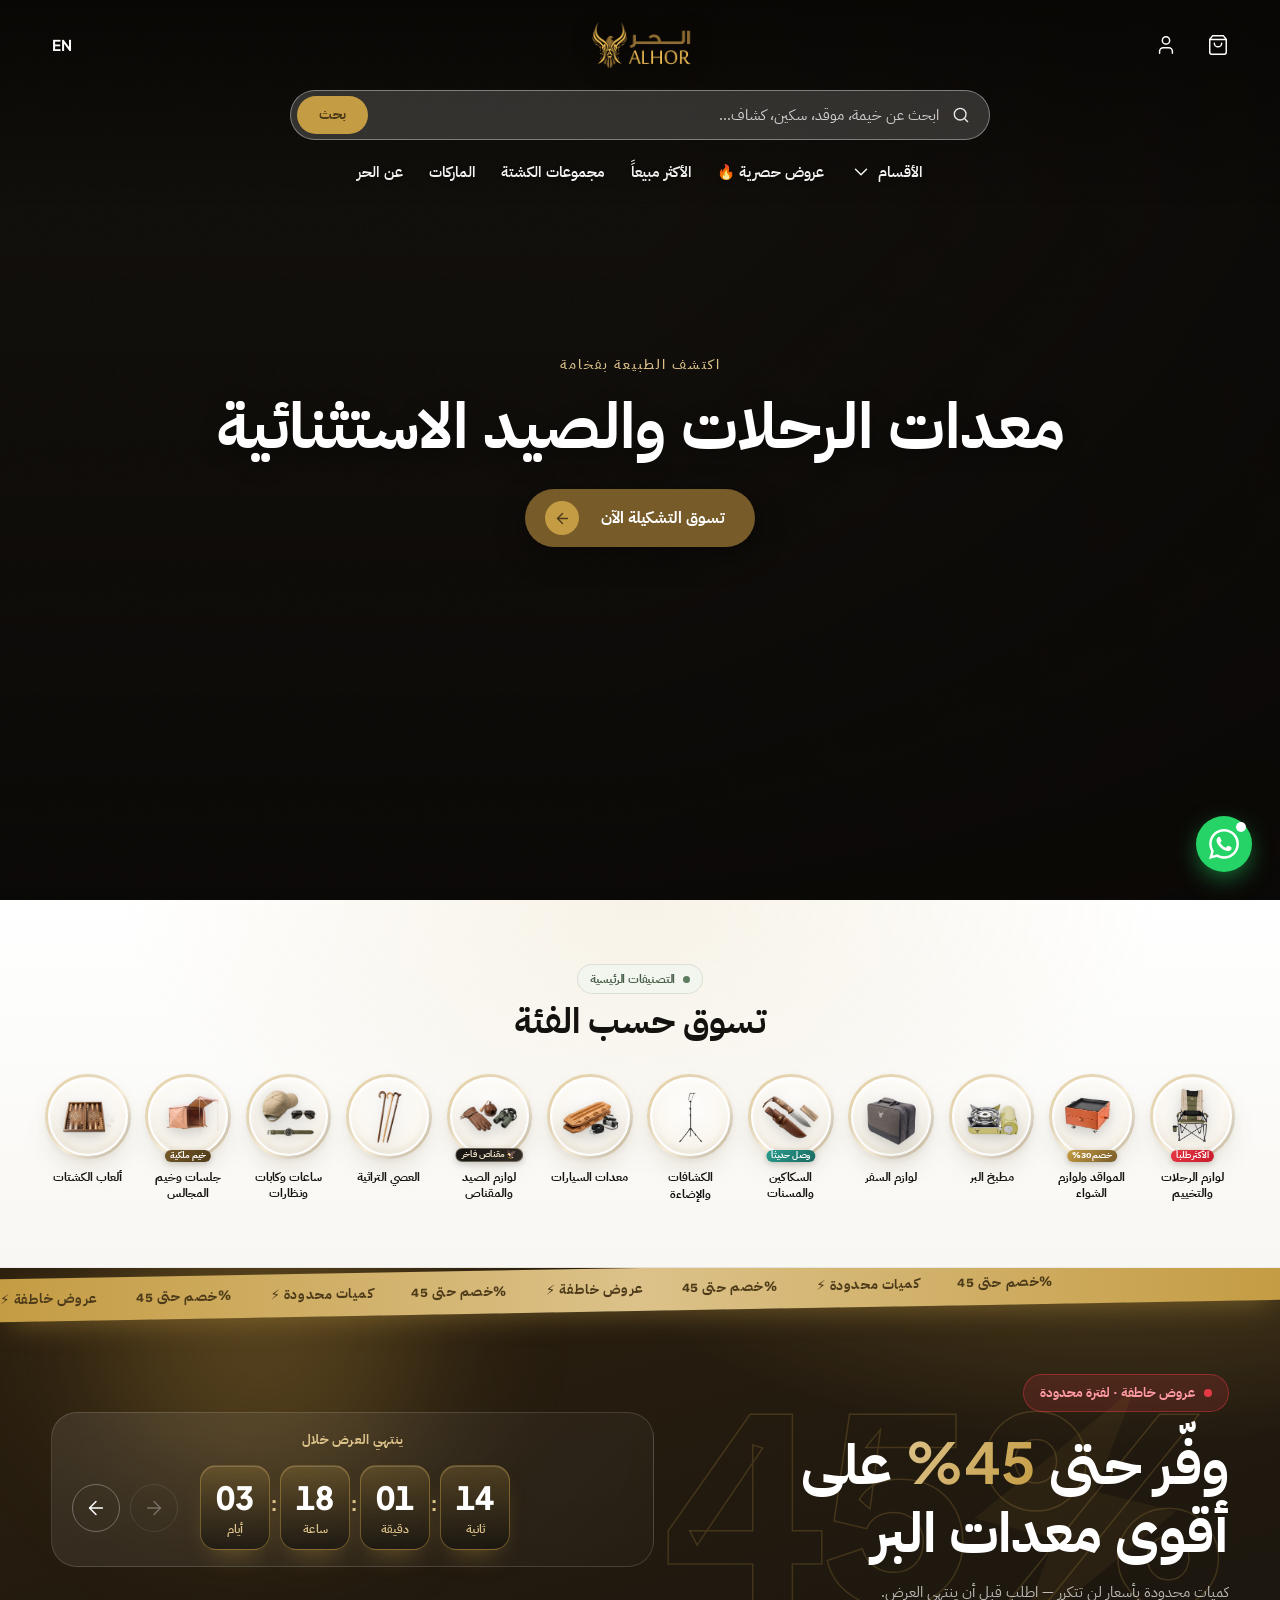
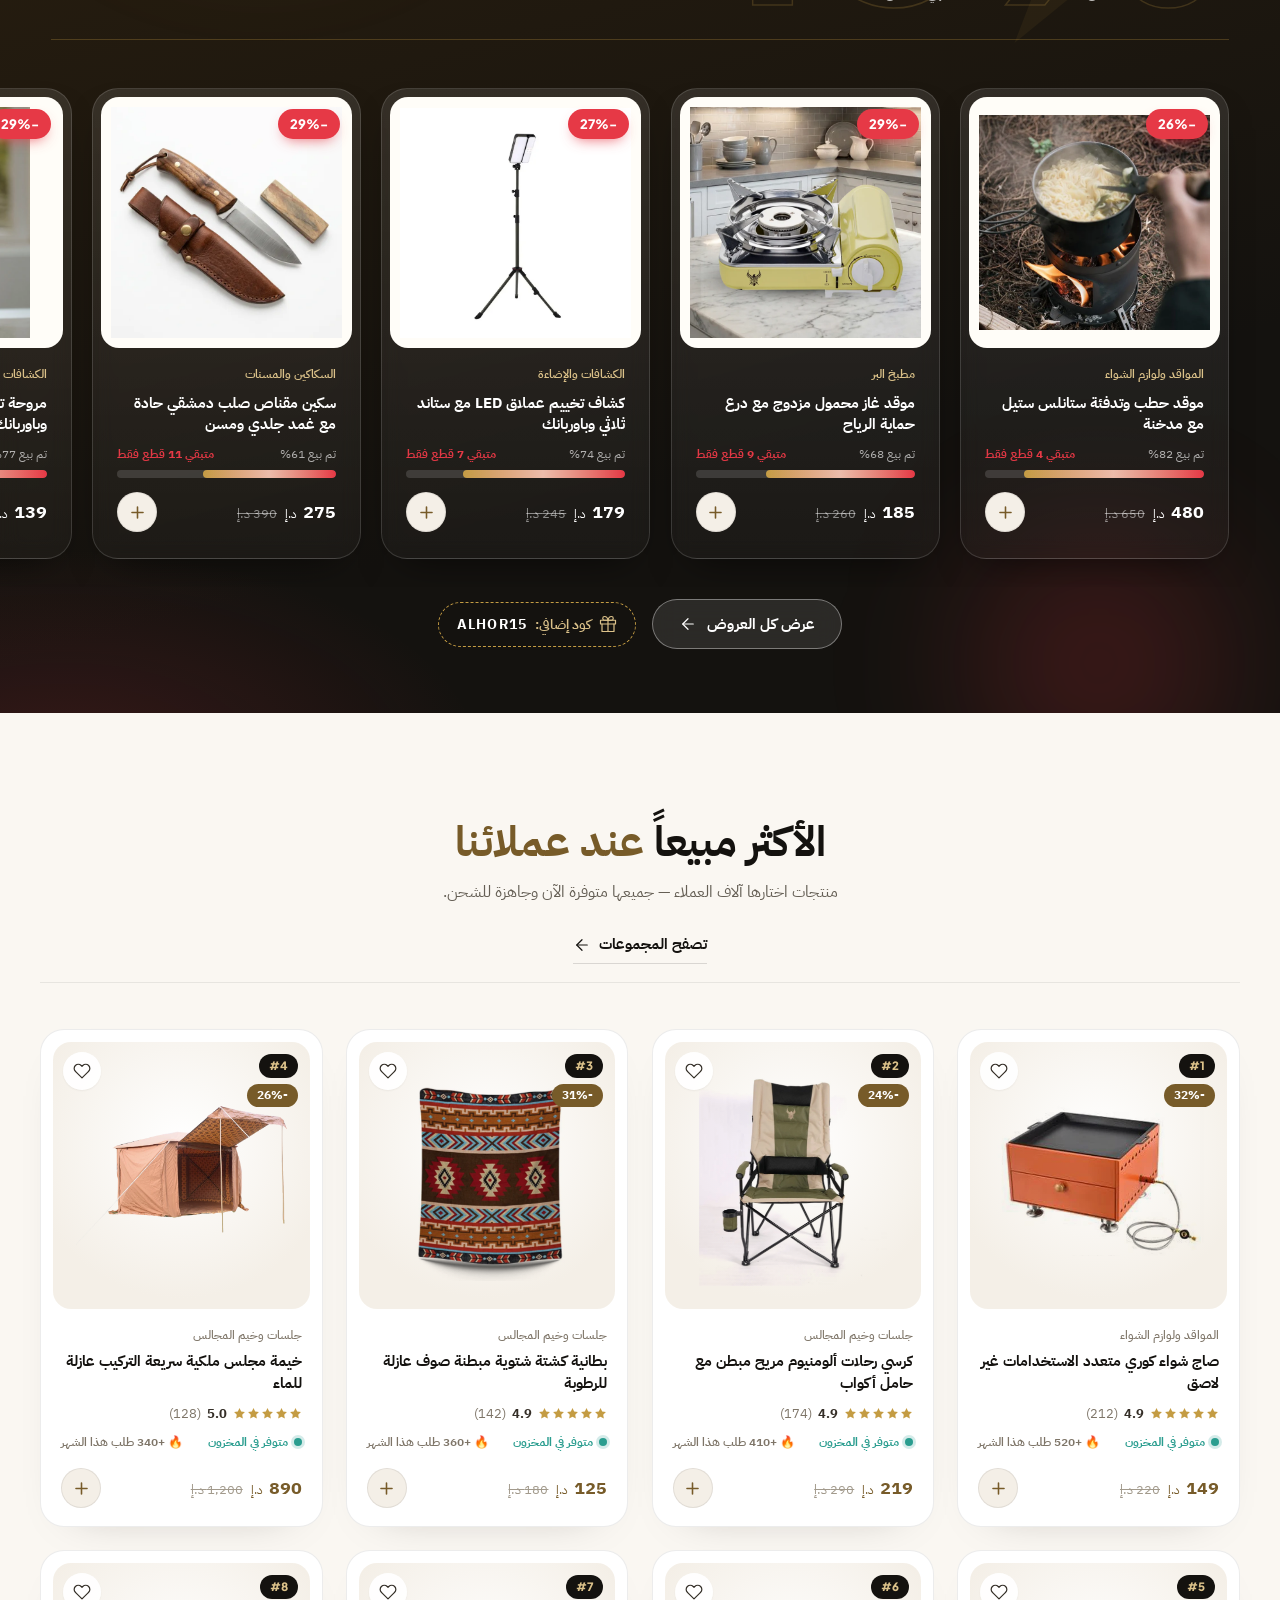
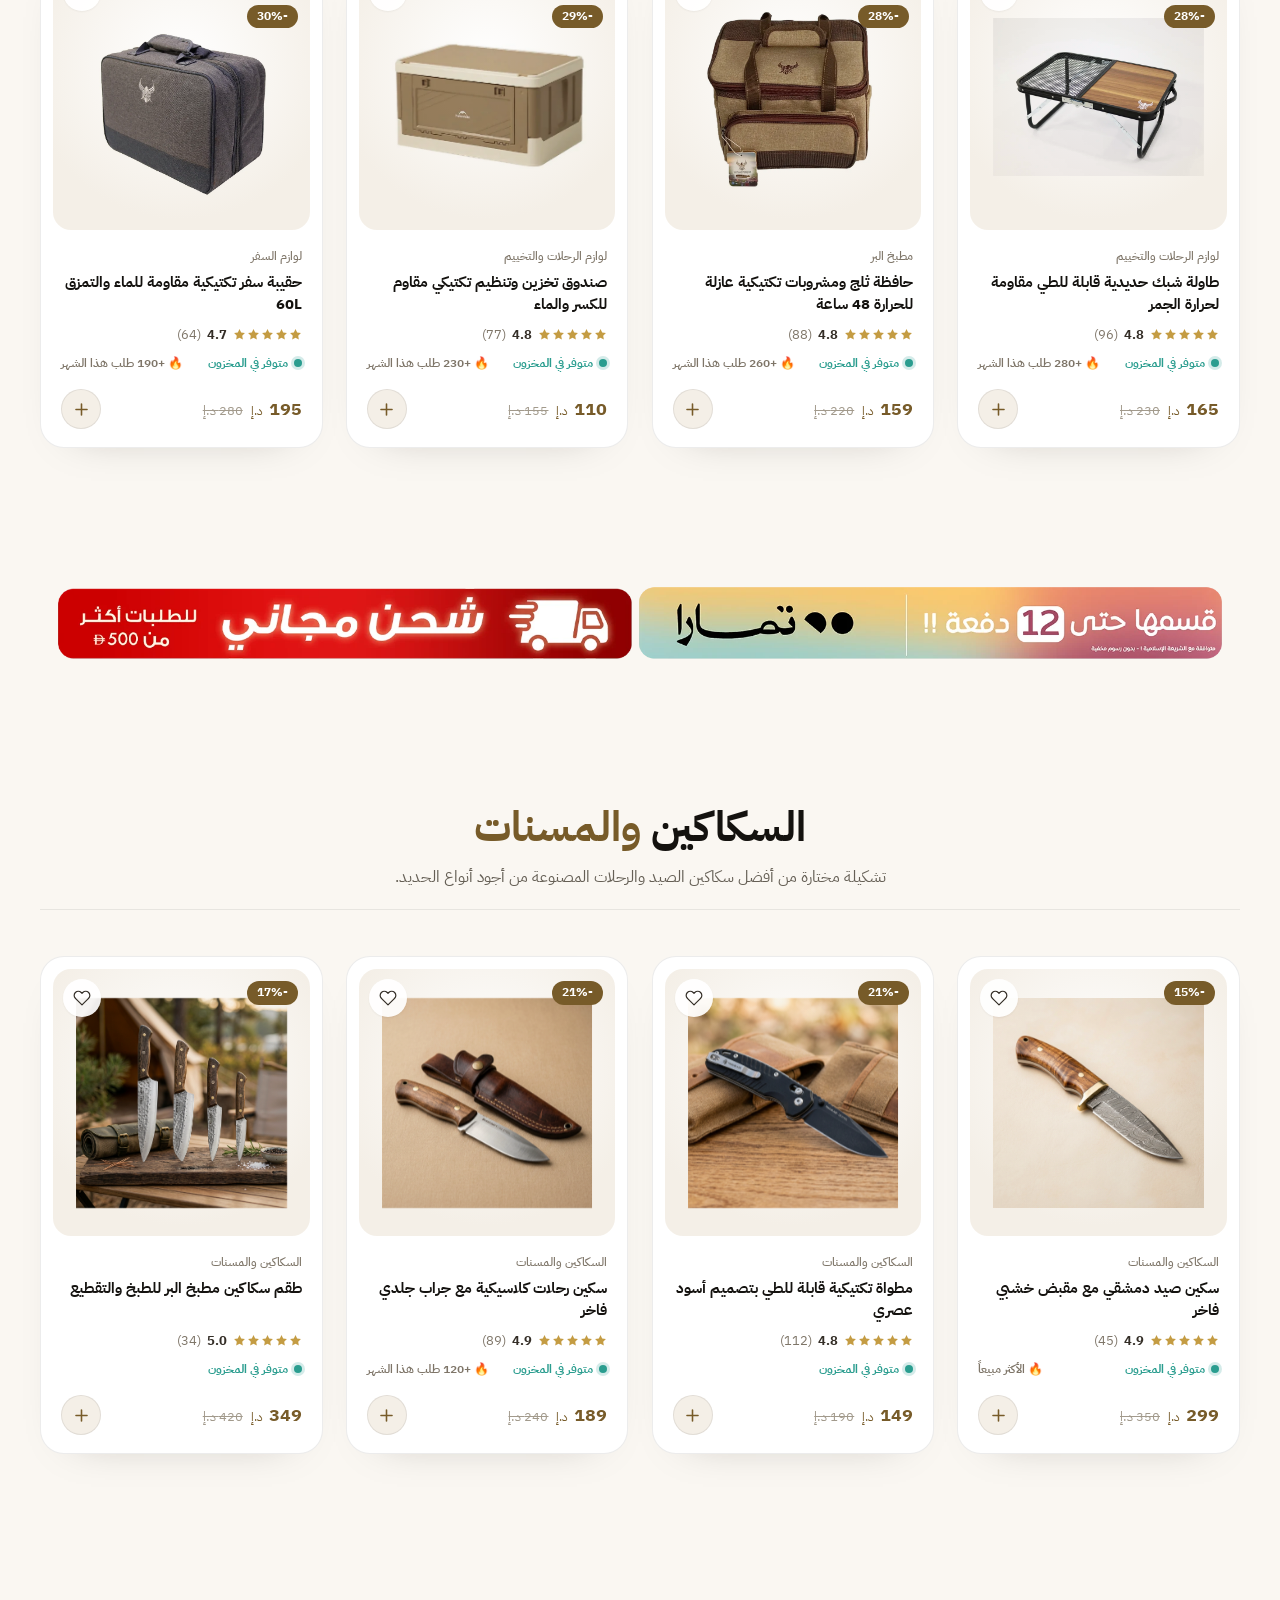
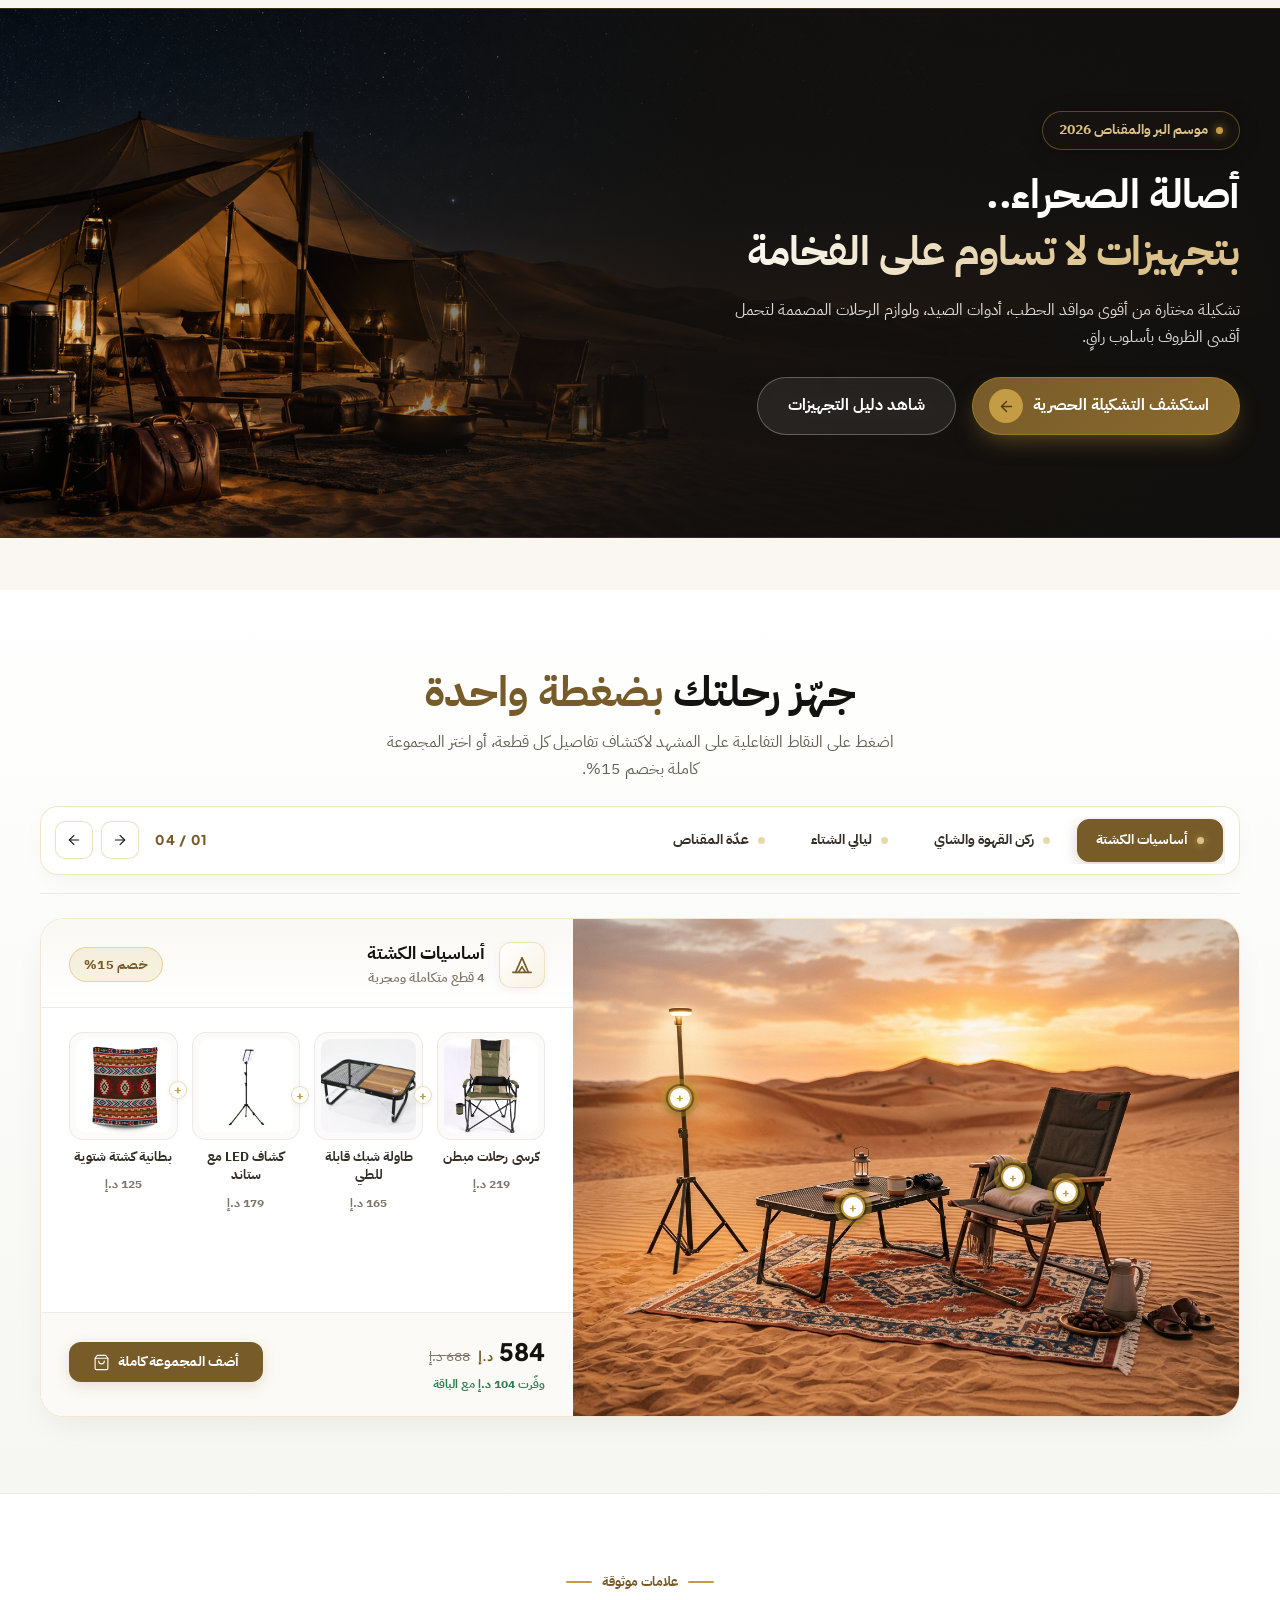
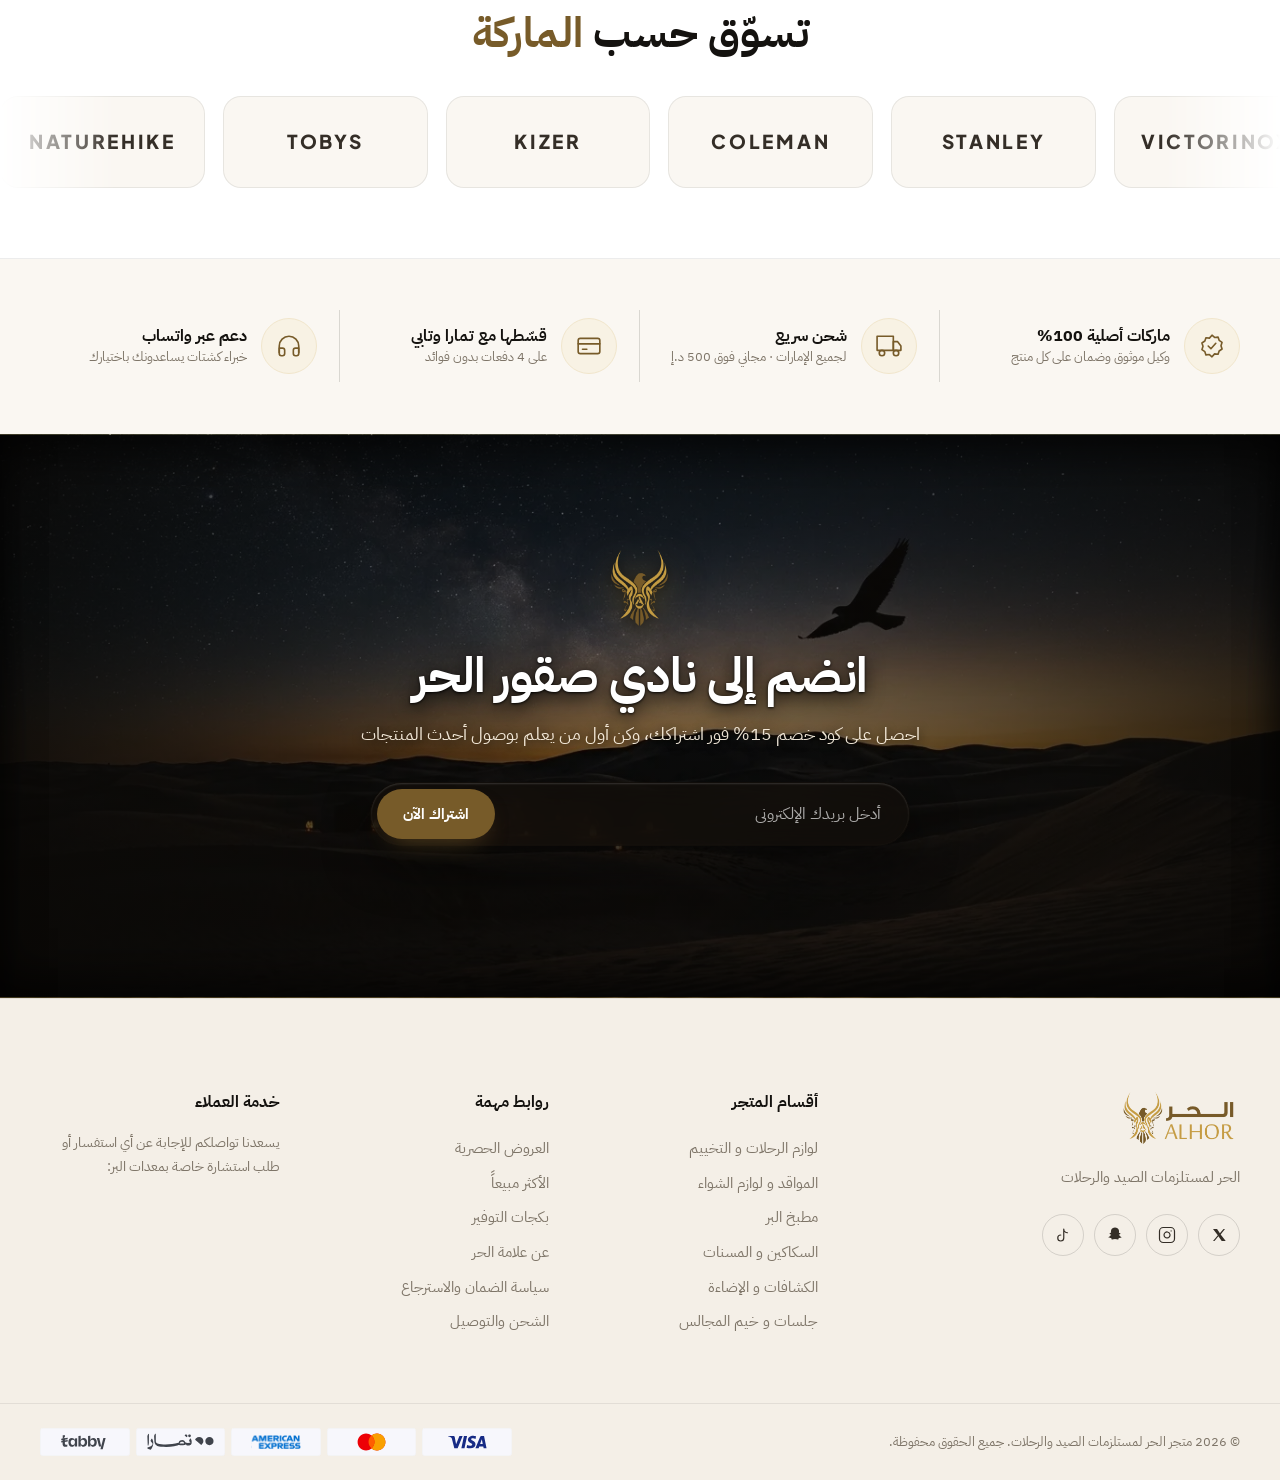
==== commit 4e740770: "Update index.html" ====
--- a/index.html
+++ b/index.html
@@ -135,7 +135,6 @@
   <div class="hero__media">
     <video class="hero__video is-active" src="assets/video/hero-1.mp4"
            autoplay muted playsinline preload="auto"
-           poster="assets/img/lifestyle/editorial-camp.webp"
            data-idx="0"></video>
     <video class="hero__video" src="assets/video/hero-2.mp4"
            muted playsinline preload="auto"
--- a/assets/css/home-sections.css
+++ b/assets/css/home-sections.css
@@ -220,7 +220,7 @@
 .fd-card::before {
   content: ""; position: absolute; inset: 0; border-radius: inherit; padding: 2px; pointer-events: none;
   background: linear-gradient(140deg, var(--gold-300), transparent 45%, var(--accent-red));
-  -webkit-mask: linear-gradient(#000 0 0) content-box, linear-gradient(#000 0 0); -webkit-mask-composite: xor;
+  -webkit-mask: linear-gradient(#000 0 0) content-box, linear-gradient(#000 0 0); -webkit-mask-composite: xor; mask-composite: exclude;
   mask: linear-gradient(#000 0 0) content-box exclude, linear-gradient(#000 0 0); opacity: 0; transition: opacity 0.4s;
 }
 .fd-card:hover { transform: translateY(-10px); box-shadow: 0 34px 56px -24px rgba(196, 156, 67, 0.55); }
